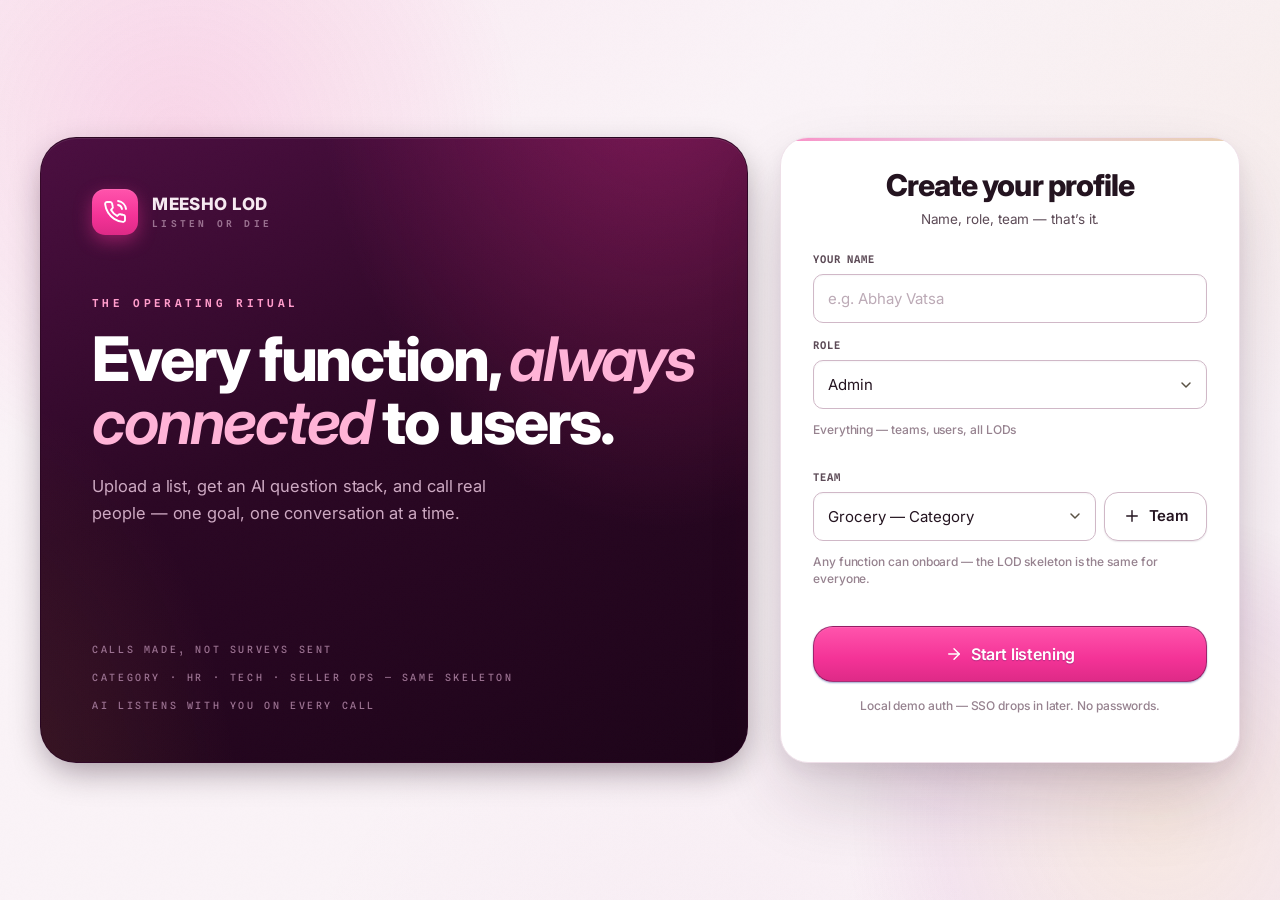
==== index.html @ 8db44935 "Meesho LOD: Listen Or Die calling platform Vanilla-JS SPA (Meesho pink/purple rebrand of the Jarurat" ====
<!DOCTYPE html>
<html lang="en">
<head>
  <meta charset="UTF-8" />
  <meta name="viewport" content="width=device-width, initial-scale=1.0, viewport-fit=cover" />
  <meta name="description" content="Meesho LOD — Listen Or Die. Upload any list, call one by one, and let the AI co-pilot flash the right question at the right moment." />
  <meta name="theme-color" content="#570D48" />
  <meta name="robots" content="noindex, nofollow" />
  <meta name="format-detection" content="telephone=no" />

  <!-- Never serve a stale copy of this HTML (GH Pages caches HTML ~10 min) -->
  <meta http-equiv="Cache-Control" content="no-cache, no-store, must-revalidate" />
  <meta http-equiv="Pragma" content="no-cache" />
  <meta http-equiv="Expires" content="0" />

  <meta property="og:title" content="Meesho LOD — Listen Or Die" />
  <meta property="og:description" content="Every function, always connected to users. Upload a list, set a goal, start calling." />
  <meta property="og:type" content="website" />

  <title>Meesho LOD — Listen Or Die</title>

  <link rel="preconnect" href="https://fonts.googleapis.com" />
  <link rel="preconnect" href="https://fonts.gstatic.com" crossorigin />

  <!-- Critical inline CSS for the boot screen — paints even if all
       external resources are blocked. Meesho purple night panel. -->
  <style>
    *,*::before,*::after{box-sizing:border-box;margin:0;padding:0}
    html,body{background:#FAF3F7;color:#241420;font-family:'Inter',-apple-system,BlinkMacSystemFont,'Segoe UI',sans-serif;-webkit-font-smoothing:antialiased}
    .boot-screen{position:fixed;inset:0;z-index:9999;display:flex;flex-direction:column;align-items:center;justify-content:center;gap:26px;padding:24px;text-align:center;
      background:radial-gradient(90% 60% at 80% -10%,rgba(244,51,151,.32),transparent 55%),radial-gradient(70% 50% at -10% 110%,rgba(232,155,69,.12),transparent 60%),linear-gradient(160deg,#4B0E40 0%,#2B0724 46%,#1D0419 100%)}
    .boot-logo{width:52px;height:52px;border-radius:15px;display:grid;place-items:center;color:#fff;background:linear-gradient(180deg,#FF54AC,#F43397 58%,#DE2A87);box-shadow:inset 0 1px 0 rgba(255,255,255,.12),0 8px 24px rgba(244,51,151,.5);animation:bootfloat 5s ease-in-out infinite}
    @keyframes bootfloat{0%,100%{transform:translateY(0)}50%{transform:translateY(-6px)}}
    .boot-word{font-weight:800;font-size:clamp(20px,5.4vw,28px);line-height:1;letter-spacing:.26em;padding-left:.26em;text-transform:uppercase;color:#F6EAF1}
    .boot-tag{font-size:10px;font-weight:600;letter-spacing:.4em;padding-left:.4em;text-transform:uppercase;color:#9A7190;margin-top:10px}
    .boot-ecg{width:min(280px,70vw);height:36px;color:#FF7BC0;filter:drop-shadow(0 0 7px rgba(255,123,192,.6))}
    .boot-ecg path{stroke-dasharray:430;stroke-dashoffset:430;animation:bootecg 2.6s cubic-bezier(.22,.68,.16,1) infinite}
    @keyframes bootecg{0%{stroke-dashoffset:430;opacity:0}10%{opacity:1}60%{stroke-dashoffset:0;opacity:1}82%{opacity:0}100%{stroke-dashoffset:0;opacity:0}}
    .boot-msg{color:#CDA9C2;font-size:13.5px;line-height:1.5;max-width:340px}
    .boot-link{color:#FF9CCB;font-size:13px;text-decoration:underline;cursor:pointer;background:none;border:none;font-family:inherit;padding:8px 16px}
    .boot-link:hover{color:#FFC3DF}
    .boot-error{color:#F0968B}
  </style>

  <!-- Non-blocking font load -->
  <link rel="preload" as="style" href="https://fonts.googleapis.com/css2?family=Inter:ital,opsz,wght@0,14..32,100..900;1,14..32,100..900&family=Spline+Sans+Mono:ital,wght@0,400..700;1,400..700&display=swap" onload="this.onload=null;this.rel='stylesheet'" />
  <noscript><link rel="stylesheet" href="https://fonts.googleapis.com/css2?family=Inter:ital,opsz,wght@0,14..32,100..900;1,14..32,100..900&family=Spline+Sans+Mono:ital,wght@0,400..700;1,400..700&display=swap" /></noscript>

  <!-- App stylesheets — query string busts the cache when CSS changes -->
  <link rel="stylesheet" href="css/variables.css?v=20260708a" />
  <link rel="stylesheet" href="css/base.css?v=20260708a" />
  <link rel="stylesheet" href="css/components.css?v=20260708a" />
  <link rel="stylesheet" href="css/layout.css?v=20260708a" />
  <link rel="stylesheet" href="css/lod.css?v=20260708a" />

  <!-- Favicon: pink call target -->
  <link rel="icon" href="data:image/svg+xml,<svg xmlns='http://www.w3.org/2000/svg' viewBox='0 0 24 24' fill='none' stroke='%23F43397' stroke-width='2'><path d='M22 16.92v3a2 2 0 0 1-2.18 2 19.79 19.79 0 0 1-8.63-3.07 19.5 19.5 0 0 1-6-6 19.79 19.79 0 0 1-3.07-8.67A2 2 0 0 1 4.11 2h3a2 2 0 0 1 2 1.72c.13.9.34 1.78.63 2.63a2 2 0 0 1-.45 2.11L8.09 9.91a16 16 0 0 0 6 6l1.44-1.21a2 2 0 0 1 2.11-.45c.85.29 1.73.5 2.63.63A2 2 0 0 1 22 16.92z'/></svg>" />
</head>
<body>
  <!-- Boot screen — paints immediately, no external dependencies -->
  <div id="app">
    <div class="boot-screen" id="boot-screen">
      <div class="boot-logo">
        <svg width="26" height="26" viewBox="0 0 24 24" fill="none" stroke="currentColor" stroke-width="2" stroke-linecap="round" stroke-linejoin="round"><path d="M15.05 5A5 5 0 0 1 19 8.95M15.05 1A9 9 0 0 1 23 8.94"/><path d="M22 16.92v3a2 2 0 0 1-2.18 2 19.79 19.79 0 0 1-8.63-3.07 19.5 19.5 0 0 1-6-6 19.79 19.79 0 0 1-3.07-8.67A2 2 0 0 1 4.11 2h3a2 2 0 0 1 2 1.72c.13.9.34 1.78.63 2.63a2 2 0 0 1-.45 2.11L8.09 9.91a16 16 0 0 0 6 6l1.44-1.21a2 2 0 0 1 2.11-.45c.85.29 1.73.5 2.63.63A2 2 0 0 1 22 16.92z"/></svg>
      </div>
      <div>
        <div class="boot-word">Meesho LOD</div>
        <div class="boot-tag">Listen Or Die</div>
      </div>
      <svg class="boot-ecg" viewBox="0 0 280 36" fill="none" preserveAspectRatio="none" aria-hidden="true">
        <path d="M0 18 H92 L104 18 112 6 122 30 130 18 H188 L196 18 202 11 208 25 214 18 H280" stroke="currentColor" stroke-width="2" stroke-linecap="round" stroke-linejoin="round"/>
      </svg>
      <p class="boot-msg" id="boot-msg">Dialing in…</p>
      <button class="boot-link" id="boot-retry" style="display:none" onclick="location.reload()">Retry</button>
    </div>
  </div>

  <!-- App entry point -->
  <script type="module" src="js/app.js?v=20260708a"></script>

  <!-- Boot watchdog — no CDN deps in this app, so only two stages -->
  <script>
    (function(){
      var bootScreen = document.getElementById('boot-screen');
      var msg = document.getElementById('boot-msg');
      var retry = document.getElementById('boot-retry');
      setTimeout(function(){
        if (!bootScreen || !bootScreen.isConnected) return;
        if (msg) msg.textContent = 'Still loading… your network may be slow.';
        if (retry) retry.style.display = 'inline-block';
      }, 5000);
      setTimeout(function(){
        if (!bootScreen || !bootScreen.isConnected) return;
        if (msg) {
          msg.classList.add('boot-error');
          msg.innerHTML = 'Meesho LOD failed to start.<br>Please refresh the page.';
        }
        if (retry) retry.style.display = 'inline-block';
      }, 15000);
    })();
  </script>
</body>
</html>
---- css/variables.css ----
/* ============================================================
   MEESHO LOD · Listen Or Die — Design Tokens v1
   "PINK LEDGER" — editorial, tactile calling-ops registry.

   Type    : Inter (UI) · Spline Sans Mono (codes, labels)
   Ground  : soft rose-tinted paper
   Anchors : deep Meesho-purple panels (sidebar, hero, toasts)
   Brand   : Meesho pink #F43397 as enamel gradient,
             Meesho purple #570D48 as the night panel,
             amber warmth used sparingly, color = meaning
   Every legacy token name is aliased at the bottom so the
   inherited component/layout CSS re-themes with zero changes.
   ============================================================ */

@import url('https://fonts.googleapis.com/css2?family=Inter:ital,opsz,wght@0,14..32,100..900;1,14..32,100..900&family=Spline+Sans+Mono:ital,wght@0,400..700;1,400..700&display=swap');

:root {
  /* ---- Paper (rose-tinted ivory) ---- */
  --bg: #FAF3F7;
  --bg-2: #F6EDF2;
  --bg-sunken: #F1E5EC;
  --surface: #FFFFFF;
  --surface-2: #FEFAFC;
  --surface-3: #FAF2F6;
  --overlay: rgba(34, 5, 29, 0.52);

  /* ---- Ink (warm plum, never pure black) ---- */
  --ink: #241420;
  --ink-2: #5C4A56;
  --ink-3: #96828F;
  --ink-4: #BCAAB6;
  --ink-inv: #F9F1F6;

  /* ---- Lines ---- */
  --line: #EEDFE8;
  --line-2: #E2CFDA;
  --line-strong: #D0B8C7;
  --hairline: rgba(36, 20, 32, 0.08);

  /* ---- Night panel: Meesho deep purple (sidebar, hero, toasts) ---- */
  --panel-deep: #1D0419;
  --panel: #2B0724;
  --panel-2: #3A0A30;
  --panel-3: #4B0E40;
  --panel-line: rgba(249, 241, 246, 0.09);
  --panel-line-2: rgba(249, 241, 246, 0.17);
  --panel-text: #F6EAF1;
  --panel-text-2: #CDA9C2;
  --panel-text-3: #9A7190;

  /* ---- Primary: Meesho pink ---- */
  --primary: #F43397;
  --primary-2: #D62A82;
  --primary-hover: #D62A82;
  --primary-press: #BE2571;
  --primary-bright: #FF54AC;
  --primary-glow: #FF7BC0;
  --primary-soft: #FDE4F1;
  --primary-soft-2: #FBC9E3;
  --primary-tint: rgba(244, 51, 151, 0.08);
  --on-primary: #FFFFFF;

  /* ---- Accent: Meesho purple as chromatic accent (legacy name "gold") ---- */
  --gold: #7B1264;
  --gold-deep: #570D48;
  --gold-bright: #A21C85;
  --gold-soft: #F3DFEE;
  --gold-tint: rgba(123, 18, 100, 0.12);

  /* ---- Secondary: indigo clay ---- */
  --clay: #5145C4;
  --clay-soft: #E7E4F9;

  /* ---- Warmth: amber (used sparingly — streaks, awards) ---- */
  --warmth: #C0761C;
  --warmth-deep: #97590D;
  --warmth-bright: #E89B45;
  --warmth-soft: #F7E9D1;

  /* ---- Semantic ---- */
  --ok: #2A7A50;             --ok-soft: #DFEFE5;
  --warn: #A6740D;           --warn-soft: #F6EACF;
  --danger: #BC4034;         --danger-soft: #F6E1DC;
  --info: #2A63A6;           --info-soft: #E2ECF7;
  --violet: #6A50AC;         --violet-soft: #EAE5F5;

  /* ---- Priority ---- */
  --pri-high: #BC4034;       --pri-high-soft: #F6E1DC;
  --pri-med: #A6740D;        --pri-med-soft: #F6EACF;
  --pri-low: #5C4A56;        --pri-low-soft: #EFE5EB;

  /* ---- Typography ---- */
  --font-ui: 'Inter', ui-sans-serif, system-ui, -apple-system, 'Segoe UI', sans-serif;
  --font-display: 'Inter', ui-sans-serif, system-ui, -apple-system, 'Segoe UI', sans-serif;
  --font-serif: 'Inter', ui-sans-serif, system-ui, -apple-system, 'Segoe UI', sans-serif;
  --font-mono: 'Spline Sans Mono', 'JetBrains Mono', ui-monospace, 'Cascadia Mono', monospace;

  /* display voice knobs (Inter is not variable-width; keep neutral) */
  --stretch-wide: 100%;
  --stretch-narrow: 100%;
  --w-display: 800;
  --w-number: 700;

  --t-display: 800 36px/1.08 var(--font-ui);
  --t-h1: 700 27px/1.16 var(--font-ui);
  --t-h2: 700 21px/1.22 var(--font-ui);
  --t-h3: 600 17px/1.3 var(--font-ui);
  --t-body: 400 15px/1.55 var(--font-ui);
  --t-body-strong: 600 15px/1.5 var(--font-ui);
  --t-sm: 400 13.5px/1.5 var(--font-ui);
  --t-xs: 500 12px/1.4 var(--font-ui);
  --t-label: 600 11.5px/1.2 var(--font-ui);
  --t-mono: 500 12px/1.4 var(--font-mono);
  --t-mono-label: 600 10.5px/1.3 var(--font-mono);

  /* ---- Spacing ---- */
  --s1: 4px; --s2: 8px; --s3: 12px; --s4: 16px;
  --s5: 20px; --s6: 24px; --s7: 32px; --s8: 40px;
  --s9: 48px; --s10: 64px; --s11: 80px;

  /* ---- Radius ---- */
  --r-xs: 7px; --r-sm: 10px; --r-md: 14px; --r-lg: 20px; --r-xl: 28px; --r-2xl: 36px; --r-pill: 999px;

  /* ---- Elevation — plum-tinted, layered, with inner light ---- */
  --hi: inset 0 1px 0 rgba(255,255,255,0.55);
  --hi-dark: inset 0 1px 0 rgba(255,255,255,0.09);
  --sh-1: 0 1px 2px rgba(54,20,45,0.06), 0 1px 1px rgba(54,20,45,0.04);
  --sh-2: 0 2px 4px rgba(54,20,45,0.05), 0 8px 20px -4px rgba(54,20,45,0.10);
  --sh-3: 0 4px 10px rgba(54,20,45,0.06), 0 20px 44px -8px rgba(54,20,45,0.16);
  --sh-4: 0 8px 20px rgba(54,20,45,0.08), 0 36px 80px -12px rgba(54,20,45,0.24);
  --sh-float: 0 14px 40px rgba(54,20,45,0.15), 0 4px 12px rgba(54,20,45,0.07);
  --sh-primary: 0 2px 6px rgba(244,51,151,0.20), 0 12px 26px -6px rgba(244,51,151,0.38);
  --sh-primary-lg: 0 4px 10px rgba(244,51,151,0.22), 0 20px 44px -8px rgba(244,51,151,0.44);
  --sh-panel: 0 12px 34px -6px rgba(29,4,25,0.42);
  --sh-gold: 0 2px 6px rgba(123,18,100,0.20), 0 12px 26px -6px rgba(123,18,100,0.36);
  --ring: 0 0 0 3px rgba(244,51,151,0.22);
  --ring-danger: 0 0 0 3px rgba(188,64,52,0.18);

  /* ---- Gradients — material & atmosphere, never decoration ---- */
  --grad-primary: linear-gradient(180deg, #FF54AC 0%, #F43397 58%, #DE2A87 100%);
  --grad-primary-hover: linear-gradient(180deg, #FF63B3 0%, #F943A0 58%, #E62F8E 100%);
  --grad-sky: linear-gradient(180deg, #A21C85 0%, #7B1264 100%);
  --grad-clay: linear-gradient(180deg, #6558DA 0%, #5145C4 100%);
  --grad-ok: linear-gradient(180deg, #339163 0%, #2A7A50 100%);
  --grad-ink: linear-gradient(160deg, #4B0E40 0%, #2B0724 46%, #1D0419 100%);
  --grad-ink-aurora:
    radial-gradient(90% 150% at 88% -20%, rgba(244,51,151,0.38), transparent 55%),
    radial-gradient(70% 130% at -12% 115%, rgba(232,155,69,0.14), transparent 58%),
    linear-gradient(160deg, #4B0E40 0%, #2B0724 46%, #1D0419 100%);
  --grad-text: linear-gradient(100deg, #F43397, #FF7BC0 55%, #F43397);
  --grad-hairline: linear-gradient(135deg, rgba(244,51,151,0.55), rgba(162,28,133,0.22) 45%, rgba(192,118,28,0.35));
  --grad-sheen: linear-gradient(115deg, transparent 32%, rgba(255,255,255,0.28) 48%, rgba(255,255,255,0.05) 58%, transparent 68%);

  /* ---- Motion ---- */
  --ease: cubic-bezier(0.22, 0.68, 0.16, 1);
  --ease-out: cubic-bezier(0.16, 1, 0.3, 1);
  --spring: cubic-bezier(0.34, 1.45, 0.5, 1);
  --snap: cubic-bezier(0.6, 0, 0.2, 1);
  --fast: 140ms; --base: 240ms; --slow: 420ms; --slower: 640ms;

  /* ---- Layout ---- */
  --sidebar-w: 272px;
  --header-h: 70px;
  --bottomnav-h: 78px;
  --z-nav: 40; --z-header: 50; --z-drawer: 60; --z-modal-new: 70; --z-toast-new: 80;

  /* warm grain texture */
  --grain: url("data:image/svg+xml,%3Csvg xmlns='http://www.w3.org/2000/svg' width='160' height='160'%3E%3Cfilter id='n'%3E%3CfeTurbulence type='fractalNoise' baseFrequency='0.85' numOctaves='2' stitchTiles='stitch'/%3E%3C/filter%3E%3Crect width='160' height='160' filter='url(%23n)' opacity='0.5'/%3E%3C/svg%3E");

  /* ============================================================
     LEGACY TOKEN ALIASES — keep inherited CSS working unchanged.
     ============================================================ */
  --color-bg-primary:     var(--bg);
  --color-bg-secondary:   var(--bg-sunken);
  --color-bg-tertiary:    var(--bg-sunken);
  --color-bg-elevated:    var(--surface);
  --color-bg-hover:       var(--surface-3);
  --color-bg-active:      var(--primary-soft);
  --color-surface:        var(--surface);
  --color-surface-hover:  var(--surface-2);
  --color-surface-border: var(--line);

  --glass-bg:             var(--surface);
  --glass-bg-strong:      var(--surface);
  --glass-border:         var(--line);
  --glass-border-light:   var(--line-strong);
  --glass-blur:           0px;
  --glass-blur-strong:    0px;

  --color-primary-50:     var(--primary-soft);
  --color-primary-100:    var(--primary-soft);
  --color-primary-200:    var(--primary-soft-2);
  --color-primary-300:    #F9A0CE;
  --color-primary-400:    var(--primary-bright);
  --color-primary-500:    var(--primary);
  --color-primary-600:    var(--primary);
  --color-primary-700:    var(--primary-hover);
  --color-primary-800:    var(--primary-press);
  --color-primary-900:    var(--primary-press);

  --color-accent-300:     var(--gold-bright);
  --color-accent-400:     var(--gold);
  --color-accent-500:     var(--gold);
  --color-accent-600:     var(--gold-deep);
  --color-rose-400:       var(--clay);
  --color-rose-500:       var(--clay);

  --color-success:        var(--ok);     --color-success-bg: var(--ok-soft);
  --color-warning:        var(--warn);   --color-warning-bg: var(--warn-soft);
  --color-danger:         var(--danger); --color-danger-bg:  var(--danger-soft);
  --color-info:           var(--info);   --color-info-bg:    var(--info-soft);

  --color-text-primary:   var(--ink);
  --color-text-secondary: var(--ink-2);
  --color-text-muted:     var(--ink-3);
  --color-text-inverse:   var(--ink-inv);

  --gradient-primary:     var(--grad-primary);
  --gradient-warm:        var(--grad-sky);
  --gradient-cool:        linear-gradient(145deg, var(--info), var(--violet));
  --gradient-success:     var(--grad-ok);
  --gradient-mesh:        none;

  --font-family:          var(--font-ui);
  --font-xs:    0.75rem;
  --font-sm:    0.875rem;
  --font-base:  0.9375rem;
  --font-md:    1.0625rem;
  --font-lg:    1.25rem;
  --font-xl:    1.5rem;
  --font-2xl:   1.75rem;
  --font-3xl:   2.125rem;
  --font-4xl:   2.75rem;
  --font-weight-normal:   400;
  --font-weight-medium:   500;
  --font-weight-semibold: 600;
  --font-weight-bold:     700;
  --line-height-tight:    1.16;
  --line-height-normal:   1.55;
  --line-height-relaxed:  1.75;

  --space-1:  var(--s1);
  --space-2:  var(--s2);
  --space-3:  var(--s3);
  --space-4:  var(--s4);
  --space-5:  var(--s5);
  --space-6:  var(--s6);
  --space-8:  var(--s7);
  --space-10: var(--s8);
  --space-12: var(--s9);
  --space-16: var(--s10);

  --radius-sm:   var(--r-sm);
  --radius-md:   var(--r-md);
  --radius-lg:   var(--r-lg);
  --radius-xl:   var(--r-xl);
  --radius-2xl:  var(--r-2xl);
  --radius-full: var(--r-pill);

  --shadow-sm:   var(--sh-1);
  --shadow-md:   var(--sh-2);
  --shadow-lg:   var(--sh-3);
  --shadow-xl:   var(--sh-4);
  --shadow-glow: var(--sh-primary);
  --shadow-glow-accent: var(--sh-gold);
  --shadow-glow-lg: var(--sh-primary-lg);

  --transition-fast:   140ms var(--ease);
  --transition-normal: 240ms var(--ease);
  --transition-slow:   420ms var(--ease);
  --transition-spring: 420ms var(--spring);

  --z-dropdown: 30;
  --z-sidebar:  40;
  --z-bottom-nav: 40;
  --z-modal:    70;
  --z-toast:    80;
  --z-tooltip:  90;

  --sidebar-width: var(--sidebar-w);
  --sidebar-collapsed-width: 76px;
  --header-height: var(--header-h);
  --bottom-nav-height: var(--bottomnav-h);
  --content-max-width: 1400px;
}
---- css/base.css ----
/* ============================================================
   Patient Navigator — Base Styles v8 "Warm Ledger"
   Reset, aurora atmosphere, the serif/grotesk/mono type system,
   and the full motion library.
   ============================================================ */

*, *::before, *::after { box-sizing: border-box; margin: 0; padding: 0; }

html { font-size: 16px; -webkit-text-size-adjust: 100%; scroll-behavior: smooth; }
/* one stray wide element must never zoom the mobile layout viewport out */
html, body { overflow-x: hidden; overflow-x: clip; }

body {
  font: var(--t-body);
  letter-spacing: -0.005em;
  color: var(--ink);
  background-color: var(--bg);
  /* aurora atmosphere — azure breath top-left, apricot warmth far right */
  background-image:
    radial-gradient(1100px 620px at 18% -14%, rgba(244, 51, 151, 0.05), transparent 60%),
    radial-gradient(900px 540px at 108% 12%, rgba(192, 118, 28, 0.05), transparent 60%),
    radial-gradient(700px 700px at 55% 118%, rgba(162, 28, 133, 0.035), transparent 62%);
  background-attachment: fixed;
  min-height: 100vh;
  -webkit-font-smoothing: antialiased;
  -moz-osx-font-smoothing: grayscale;
  text-rendering: optimizeLegibility;
}
/* tactile grain layer — sits behind app content */
body::before {
  content: ""; position: fixed; inset: 0; pointer-events: none; z-index: 1;
  background-image: var(--grain); background-size: 160px; opacity: 0.028; mix-blend-mode: multiply;
}
/* app + login sit above the grain */
.app-shell, .login-page { position: relative; z-index: 2; }

/* ---- Scrollbar ---- */
::-webkit-scrollbar { width: 9px; height: 9px; }
::-webkit-scrollbar-track { background: transparent; }
::-webkit-scrollbar-thumb { background: var(--line-strong); border-radius: var(--r-pill); border: 2px solid var(--bg); }
::-webkit-scrollbar-thumb:hover { background: var(--ink-4); }

/* ============================================================
   TYPOGRAPHY — Fraunces for the human moments, Instrument Sans
   for the interface, Spline Sans Mono for the ledger.
   ============================================================ */
h1, h2, h3, h4, h5, h6 { font-weight: 700; line-height: var(--line-height-tight); color: var(--ink); letter-spacing: -0.015em; }
h1, h2 {
  font-family: var(--font-display);
  font-weight: var(--w-display);
  font-stretch: var(--stretch-wide);
  letter-spacing: -0.03em;
}
h1 { font-size: var(--font-3xl); }
h2 { font-size: var(--font-2xl); }
h3 { font-size: var(--font-xl); font-weight: 600; }
h4 { font-size: var(--font-lg); font-weight: 600; }
h5 { font-size: var(--font-md); font-weight: 600; }
h6 { font-size: var(--font-base); font-weight: 600; }

p { margin-bottom: var(--s4); color: var(--ink-2); }

a { color: var(--primary); text-decoration: none; transition: color var(--fast) var(--ease); }
a:hover { color: var(--primary-hover); }
/* drawn underline for inline text links */
p a, td a, .link-draw {
  background-image: linear-gradient(currentColor, currentColor);
  background-repeat: no-repeat; background-size: 0% 1.5px; background-position: 0 96%;
  transition: background-size var(--base) var(--ease-out), color var(--fast) var(--ease);
}
p a:hover, td a:hover, .link-draw:hover { background-size: 100% 1.5px; }

strong { font-weight: 600; color: var(--ink); }
small { font-size: var(--font-xs); }
code { font-family: var(--font-mono); font-size: var(--font-sm); background: var(--bg-sunken); padding: 1px 5px; border-radius: var(--r-xs); }

ul, ol { list-style: none; }
img, svg { display: block; max-width: 100%; }
button { font-family: inherit; }

:focus-visible { outline: 2px solid var(--primary); outline-offset: 2px; border-radius: var(--r-xs); }
::selection { background: var(--primary-soft-2); color: var(--primary-press); }

/* ---- Utility classes ---- */
.text-primary   { color: var(--ink) !important; }
.text-secondary { color: var(--ink-2) !important; }
.text-muted     { color: var(--ink-3) !important; }
.text-success   { color: var(--ok) !important; }
.text-warning   { color: var(--warn) !important; }
.text-danger    { color: var(--danger) !important; }
.text-info      { color: var(--info) !important; }
.text-center    { text-align: center !important; }
.text-right     { text-align: right !important; }
.font-medium    { font-weight: 500 !important; }
.font-semibold  { font-weight: 600 !important; }
.font-bold      { font-weight: 700 !important; }
/* .serif is the "styled accent" voice now — italic, slightly narrow */
.serif          { font-family: var(--font-display) !important; font-style: italic; font-stretch: 94%; }
.mono           { font-family: var(--font-mono) !important; }
.italic         { font-style: italic !important; }
.tnum           { font-variant-numeric: tabular-nums; }
.muted          { color: var(--ink-2); }
.faint          { color: var(--ink-3); }

.mt-1 { margin-top: var(--s1) !important; }
.mt-2 { margin-top: var(--s2) !important; }
.mt-4 { margin-top: var(--s4) !important; }
.mt-6 { margin-top: var(--s6) !important; }
.mt-8 { margin-top: var(--s7) !important; }
.mb-2 { margin-bottom: var(--s2) !important; }
.mb-4 { margin-bottom: var(--s4) !important; }
.mb-6 { margin-bottom: var(--s6) !important; }
.mr-2 { margin-right: var(--s2) !important; }
.ml-2 { margin-left: var(--s2) !important; }
.gap-2 { gap: var(--s2) !important; }
.gap-4 { gap: var(--s4) !important; }
.gap1 { gap: var(--s1); } .gap2 { gap: var(--s2); } .gap3 { gap: var(--s3); }
.gap4 { gap: var(--s4); } .gap5 { gap: var(--s5); } .gap6 { gap: var(--s6); }

.flex             { display: flex !important; }
.flex-col         { flex-direction: column !important; }
.items-center     { align-items: center !important; }
.justify-between  { justify-content: space-between !important; }
.justify-center   { justify-content: center !important; }
.flex-wrap        { flex-wrap: wrap !important; }
.flex-1           { flex: 1 !important; }
.row { display: flex; align-items: center; }
.stack { display: flex; flex-direction: column; }
.grow { flex: 1; } .none { flex: none; }
.between { justify-content: space-between; }
.center { align-items: center; justify-content: center; }

.hidden { display: none !important; }
.sr-only { position: absolute; width: 1px; height: 1px; padding: 0; margin: -1px; overflow: hidden; clip: rect(0,0,0,0); white-space: nowrap; border: 0; }
.glass { background: var(--surface); border: 1px solid var(--line); }

/* real gradient text now — used for display accents */
.gradient-text, .shine-text {
  background: var(--grad-text);
  background-size: 200% auto;
  -webkit-background-clip: text; background-clip: text;
  -webkit-text-fill-color: transparent; color: transparent;
}
.shine-text { animation: shimmerText 4s linear infinite; }

/* ============================================================
   MOTION LIBRARY
   ============================================================ */
@keyframes riseIn { from { opacity: 0; transform: translateY(16px) scale(0.99); filter: blur(5px); } to { opacity: 1; transform: none; filter: blur(0); } }
@keyframes fadeIn { from { opacity: 0; } to { opacity: 1; } }
@keyframes fadeOut { from { opacity: 1; } to { opacity: 0; } }
@keyframes scaleIn { from { opacity: 0; transform: scale(0.95); filter: blur(4px); } to { opacity: 1; transform: scale(1); filter: blur(0); } }
@keyframes slideLeftIn { from { opacity: 0; transform: translateX(-22px); filter: blur(4px); } to { opacity: 1; transform: none; filter: blur(0); } }
@keyframes slideRightIn { from { opacity: 0; transform: translateX(22px); filter: blur(4px); } to { opacity: 1; transform: none; filter: blur(0); } }
@keyframes slideInRight { from { opacity: 0; transform: translateX(20px); } to { opacity: 1; transform: none; } }
@keyframes slideInUp { from { opacity: 0; transform: translateY(20px); } to { opacity: 1; transform: none; } }
@keyframes floaty { 0%,100% { transform: translateY(0); } 50% { transform: translateY(-6px); } }
@keyframes pulse { 0%, 100% { opacity: 1; } 50% { opacity: 0.5; } }
@keyframes pulseDot { 0%,100% { opacity: 1; box-shadow: 0 0 0 0 rgba(188,64,52,0.45); } 50% { opacity: 0.75; box-shadow: 0 0 0 7px rgba(188,64,52,0); } }
@keyframes breatheRing {
  0%   { box-shadow: 0 0 0 0 rgba(244, 51, 151,0.35); }
  70%  { box-shadow: 0 0 0 14px rgba(244, 51, 151,0); }
  100% { box-shadow: 0 0 0 0 rgba(244, 51, 151,0); }
}
@keyframes shimmerText { to { background-position: 200% center; } }
@keyframes shimmer { 0% { background-position: 100% 50%; } 100% { background-position: 0 50%; } }
@keyframes spin { to { transform: rotate(360deg); } }
@keyframes popIn { 0% { opacity: 0; transform: scale(0.6); } 60% { transform: scale(1.06); } 100% { opacity: 1; transform: scale(1); } }
@keyframes countUp { from { opacity: 0; transform: translateY(6px); } to { opacity: 1; transform: none; } }
@keyframes scoreBarFill { from { transform: scaleX(0); } to { transform: scaleX(1); } }
@keyframes sheenSweep { from { transform: translateX(-130%); } to { transform: translateX(130%); } }
@keyframes rippleGrow { from { transform: scale(0); opacity: 0.32; } to { transform: scale(2.6); opacity: 0; } }
@keyframes auroraDrift {
  0%, 100% { transform: translate(0, 0) scale(1); }
  33%      { transform: translate(4%, -5%) scale(1.06); }
  66%      { transform: translate(-4%, 4%) scale(0.97); }
}
@keyframes toastIn { from { opacity: 0; transform: translateX(28px) scale(0.97); } to { opacity: 1; transform: none; } }
@keyframes springUp {
  0% { opacity: 0; transform: translateY(22px) scale(0.98); }
  60% { opacity: 1; transform: translateY(-2px) scale(1.003); }
  100% { opacity: 1; transform: none; }
}

.animate-fade-in  { animation: fadeIn var(--base) var(--ease); }
.animate-slide-in { animation: slideInRight var(--base) var(--ease); }
.animate-slide-up { animation: slideInUp var(--base) var(--ease); }
.animate-count-up { animation: countUp 0.4s var(--ease) both; }

/* ---- page transitions: router adds .page-enter on every route render ---- */
.page-enter { animation: riseIn var(--slow) var(--ease-out) both; }

/* ---- reveal-on-scroll / load ---- */
[data-reveal] { opacity: 0; }
[data-reveal].in { animation: riseIn var(--slow) var(--ease-out) both; }
[data-reveal="fade"].in { animation-name: fadeIn; }
[data-reveal="scale"].in { animation-name: scaleIn; }
[data-reveal="left"].in { animation-name: slideLeftIn; }
[data-reveal="right"].in { animation-name: slideRightIn; }
[data-reveal="spring"].in { animation-name: springUp; animation-timing-function: var(--ease-out); }

/* ---- soft ink ripple — spawned by anim.js on press ---- */
.ink-ripple {
  position: absolute; border-radius: 50%; pointer-events: none;
  background: currentColor; opacity: 0.32; transform: scale(0);
  animation: rippleGrow 520ms var(--ease-out) forwards;
  mix-blend-mode: soft-light;
}
.ripple-host { position: relative; overflow: hidden; }

/* frozen-timeline / reduced-motion safety net (added by anim.js) */
html.anim-frozen [data-reveal], html.anim-frozen .page-enter { animation: none !important; opacity: 1 !important; transform: none !important; filter: none !important; }

@media (prefers-reduced-motion: reduce) {
  *, *::before, *::after { animation-duration: 0.01ms !important; transition-duration: 0.01ms !important; scroll-behavior: auto !important; }
  [data-reveal], .page-enter { opacity: 1 !important; transform: none !important; filter: none !important; }
}
---- css/components.css ----
/* ============================================================
   Patient Navigator — Component Styles v8 "Warm Ledger"
   Enamel buttons, editorial tables, mono ledger labels,
   night-panel toasts, spring modals. Styles BOTH new
   design-system classes and legacy class names.
   ============================================================ */

/* ============================================================ BUTTONS */
.btn {
  position: relative; overflow: hidden;
  display: inline-flex; align-items: center; justify-content: center; gap: var(--s2);
  font: var(--t-body-strong); letter-spacing: -0.01em;
  border: 1px solid transparent; border-radius: var(--r-md);
  padding: 11px 18px; min-height: 42px; cursor: pointer; white-space: nowrap; user-select: none; text-decoration: none;
  transition: background var(--fast) var(--ease), border-color var(--fast) var(--ease), filter var(--fast) var(--ease),
              transform 180ms var(--spring), box-shadow var(--base) var(--ease), color var(--fast);
}
.btn:active { transform: translateY(1px) scale(0.975); }
.btn:focus-visible { outline: none; box-shadow: var(--ring); }
.btn:disabled, .btn[aria-disabled="true"] { opacity: 0.45; cursor: not-allowed; box-shadow: none; transform: none; }
.btn:disabled::after { display: none; }
.btn svg { width: 18px; height: 18px; flex: none; }

/* enamel primary: gradient body, inner light, azure-tinted shadow, hover sheen */
.btn-primary {
  background: var(--grad-primary); color: var(--on-primary);
  border-color: rgba(75, 14, 64, 0.5);
  box-shadow: var(--hi-dark), 0 1px 2px rgba(22, 61, 160, 0.35), var(--sh-1);
  text-shadow: 0 1px 1px rgba(12, 30, 82, 0.25);
}
.btn-primary::after {
  content: ""; position: absolute; inset: 0; pointer-events: none;
  background: var(--grad-sheen); transform: translateX(-130%);
}
.btn-primary:hover { background: var(--grad-primary-hover); box-shadow: var(--hi-dark), var(--sh-primary); transform: translateY(-1px); }
.btn-primary:hover::after { animation: sheenSweep 700ms var(--ease-out); }
.btn-primary:active { transform: translateY(0) scale(0.975); box-shadow: var(--hi-dark), 0 1px 2px rgba(22, 61, 160, 0.35); }

.btn-secondary { background: var(--surface); color: var(--ink); border-color: var(--line-strong); box-shadow: var(--hi), var(--sh-1); }
.btn-secondary:hover { background: var(--surface-2); border-color: var(--ink-3); transform: translateY(-1px); box-shadow: var(--hi), var(--sh-2); }

.btn-ghost { background: transparent; color: var(--ink-2); }
.btn-ghost:hover { background: var(--surface-3); color: var(--ink); }
.btn-ghost::after { display: none; }

.btn-gold { background: var(--grad-sky); color: #fff; border-color: rgba(10, 74, 116, 0.45); box-shadow: var(--hi-dark), var(--sh-1); text-shadow: 0 1px 1px rgba(9, 58, 90, 0.3); }
.btn-gold:hover { filter: brightness(1.05); transform: translateY(-1px); box-shadow: var(--hi-dark), var(--sh-gold); }

.btn-accent { background: var(--grad-clay); color: #fff; border-color: rgba(48, 39, 128, 0.45); box-shadow: var(--hi-dark), var(--sh-1); }
.btn-accent:hover { filter: brightness(1.06); transform: translateY(-1px); }

.btn-success { background: var(--grad-ok); color: #fff; border-color: rgba(23, 74, 47, 0.45); box-shadow: var(--hi-dark), var(--sh-1); }
.btn-success:hover { filter: brightness(1.05); transform: translateY(-1px); }

.btn-danger { background: var(--danger-soft); color: var(--danger); border-color: transparent; }
.btn-danger:hover { background: #F0D0CA; }
.btn-danger::after { display: none; }

.btn-lg { padding: 15px 24px; font-size: 16px; min-height: 50px; border-radius: var(--r-lg); }
.btn-sm { padding: 8px 13px; font-size: 13.5px; min-height: 36px; border-radius: var(--r-sm); }
.btn-sm svg { width: 16px; height: 16px; }
.btn-block { width: 100%; }
.btn-icon { padding: 10px; width: auto; aspect-ratio: 1; border-radius: var(--r-sm); }
.btn-icon::after { display: none; }
.btn-icon.btn-sm { padding: 8px; }

/* ============================================================ FORM FIELDS */
.field { display: flex; flex-direction: column; gap: 7px; }
.field > label { font: var(--t-mono-label); color: var(--ink-2); text-transform: uppercase; letter-spacing: 0.08em; }
.field .req, .form-label .required { color: var(--clay); margin-left: 2px; }

.input, .select, .textarea,
.form-input, .form-select, .form-textarea {
  width: 100%; font: var(--t-body); color: var(--ink);
  background: var(--surface); border: 1px solid var(--line-strong);
  border-radius: var(--r-sm); padding: 12px 14px;
  box-shadow: inset 0 1px 2px rgba(54, 20, 45, 0.04);
  transition: border-color var(--fast) var(--ease), box-shadow var(--base) var(--ease), background var(--fast);
  outline: none;
}
.input::placeholder, .textarea::placeholder,
.form-input::placeholder, .form-textarea::placeholder { color: var(--ink-4); }
.input:hover, .select:hover, .textarea:hover,
.form-input:hover, .form-select:hover, .form-textarea:hover { border-color: var(--ink-3); }
.input:focus, .select:focus, .textarea:focus,
.form-input:focus, .form-select:focus, .form-textarea:focus { border-color: var(--primary); box-shadow: var(--ring), var(--sh-1); background: #fff; }
.textarea, .form-textarea { resize: vertical; min-height: 78px; line-height: 1.55; }
.input.error, .select.error, .form-input.error, .form-select.error { border-color: var(--danger); box-shadow: var(--ring-danger); }

.select, .form-select {
  appearance: none;
  background-image: url("data:image/svg+xml,%3Csvg xmlns='http://www.w3.org/2000/svg' width='16' height='16' viewBox='0 0 24 24' fill='none' stroke='%235A5244' stroke-width='2.2' stroke-linecap='round' stroke-linejoin='round'%3E%3Cpolyline points='6 9 12 15 18 9'/%3E%3C/svg%3E");
  background-repeat: no-repeat; background-position: right 12px center; padding-right: 38px;
}
.input-lg { padding: 15px 17px; font-size: 16px; border-radius: var(--r-md); }
.hint, .form-hint { font: var(--t-xs); color: var(--ink-3); font-weight: 500; }
.form-error { font: var(--t-xs); color: var(--danger); }

.form-group { display: flex; flex-direction: column; gap: 7px; margin-bottom: var(--s4); }
.form-label { font: var(--t-mono-label); color: var(--ink-2); text-transform: uppercase; letter-spacing: 0.08em; }
.form-row { display: grid; grid-template-columns: repeat(auto-fit, minmax(200px, 1fr)); gap: var(--s4); }
.form-actions { display: flex; align-items: center; justify-content: flex-end; gap: var(--s3); padding-top: var(--s4); border-top: 1px solid var(--line); margin-top: var(--s5); }

.check, .form-checkbox { display: inline-flex; align-items: flex-start; gap: 10px; cursor: pointer; font: var(--t-sm); color: var(--ink); }
.check input, .form-checkbox input[type="checkbox"] { width: 19px; height: 19px; margin: 1px 0 0; accent-color: var(--primary); flex: none; }
input[type="radio"] { accent-color: var(--primary); width: 18px; height: 18px; }

input[type="file"].form-input { height: auto; padding: var(--s2); }
input[type="file"]::file-selector-button { background: var(--bg-sunken); border: 1px solid var(--line-strong); border-radius: var(--r-xs); color: var(--ink); padding: 6px var(--s3); margin-right: var(--s2); cursor: pointer; font: var(--t-xs); transition: all var(--fast) var(--ease); }
input[type="file"]::file-selector-button:hover { background: var(--surface-2); border-color: var(--primary); }

/* details/summary (progressive-disclosure sections in the call form) */
details > summary { list-style: none; transition: color var(--fast) var(--ease); border-radius: var(--r-xs); }
details > summary::-webkit-details-marker { display: none; }
details > summary:hover { color: var(--primary); }

/* ============================================================ CARDS */
.card {
  position: relative;
  background: var(--surface);
  border: 1px solid var(--line); border-radius: var(--r-lg);
  box-shadow: var(--hi), var(--sh-1);
  padding: var(--s6);
  transition: transform var(--base) var(--ease), box-shadow var(--base) var(--ease), border-color var(--base) var(--ease);
}
.card.card-flush { padding: 0; overflow: hidden; }
.card-pad { padding: var(--s6); }
.card-hover:hover { transform: translateY(-4px); box-shadow: var(--hi), var(--sh-3); border-color: var(--line-2); }
.card-head, .card-header { display: flex; align-items: center; justify-content: space-between; gap: var(--s3); }
.card.card-flush > .card-head, .card-head { padding: var(--s5) var(--s6); border-bottom: 1px solid var(--line); }
.card-header { margin-bottom: var(--s4); }
.card-head h3 { font-family: var(--font-serif); font-weight: 560; font-size: 19px; letter-spacing: -0.01em; white-space: nowrap; }
.card-title { font-family: var(--font-serif); font-weight: 560; font-size: 19px; letter-spacing: -0.01em; color: var(--ink); }
.card-subtitle { font: var(--t-sm); color: var(--ink-3); margin-top: var(--s1); }
.card-foot { padding: 13px var(--s5); border-top: 1px solid var(--line); }
.card-foot a { display: inline-flex; align-items: center; gap: 7px; color: var(--primary); font: var(--t-body-strong); font-size: 14px; text-decoration: none; transition: gap var(--base) var(--spring); }
.card-foot a:hover { gap: 12px; }
.card-foot a svg { width: 16px; height: 16px; }
.eyebrow { font: var(--t-mono-label); letter-spacing: 0.14em; text-transform: uppercase; color: var(--ink-3); }

/* feature card — gradient hairline frame (hero moments) */
.card-feature { border: 1px solid transparent; background:
  linear-gradient(var(--surface), var(--surface)) padding-box,
  var(--grad-hairline) border-box; }

/* Legacy stat card → editorial */
.stat-card {
  background: var(--surface); border: 1px solid var(--line);
  border-radius: var(--r-lg); padding: var(--s5); box-shadow: var(--hi), var(--sh-1); position: relative; overflow: hidden;
  transition: box-shadow var(--base) var(--ease), transform var(--base) var(--ease), border-color var(--base) var(--ease);
}
.stat-card::before { content: ""; position: absolute; inset: 0 0 auto 0; height: 2px; background: var(--grad-hairline); opacity: 0; transition: opacity var(--base) var(--ease); }
.stat-card:hover { box-shadow: var(--hi), var(--sh-2); transform: translateY(-3px); border-color: var(--line-2); }
.stat-card:hover::before { opacity: 1; }
.stat-card .stat-value { font: 600 var(--font-3xl)/1.08 var(--font-serif); color: var(--ink); letter-spacing: -0.015em; font-variant-numeric: lining-nums; }
.stat-card .stat-label { font: var(--t-sm); color: var(--ink-2); margin-top: var(--s1); }
.stat-card .stat-icon { width: 42px; height: 42px; display: grid; place-items: center; border-radius: var(--r-md); background: var(--primary-soft); color: var(--primary); box-shadow: var(--hi); }
.stat-card .stat-trend { display: inline-flex; align-items: center; gap: 2px; font: var(--t-xs); font-weight: 600; padding: 2px 8px; border-radius: var(--r-pill); margin-top: var(--s2); }
.stat-card .stat-trend.up   { color: var(--ok); background: var(--ok-soft); }
.stat-card .stat-trend.down { color: var(--danger); background: var(--danger-soft); }

/* ============================================================ BADGES — mono ledger chips */
.badge {
  display: inline-flex; align-items: center; gap: 6px;
  font: var(--t-mono-label); letter-spacing: 0.05em; text-transform: uppercase;
  padding: 4px 9px; border-radius: var(--r-xs);
  background: var(--bg-sunken); color: var(--ink-2); white-space: nowrap;
  border: 1px solid color-mix(in srgb, currentColor 22%, transparent);
}
.badge .dot { width: 6px; height: 6px; border-radius: 50%; background: currentColor; flex: none; box-shadow: 0 0 0 3px color-mix(in srgb, currentColor 16%, transparent); }
.badge-dot::before { content: ''; width: 6px; height: 6px; border-radius: 50%; background: currentColor; flex: none; }
.badge-ok,   .badge-success { background: var(--ok-soft); color: var(--ok); }
.badge-warn, .badge-warning { background: var(--warn-soft); color: var(--warn); }
.badge-danger { background: var(--danger-soft); color: var(--danger); }
.badge-info    { background: var(--info-soft); color: var(--info); }
.badge-primary { background: var(--primary-soft); color: var(--primary); }
.badge-gold    { background: var(--gold-soft); color: var(--gold-deep); }
.badge-violet  { background: var(--violet-soft); color: var(--violet); }
.badge-neutral { background: var(--bg-sunken); color: var(--ink-2); }

/* ============================================================ AVATAR */
.avatar {
  display: inline-flex; align-items: center; justify-content: center;
  width: 40px; height: 40px; border-radius: 50%;
  font: var(--t-body-strong); color: #fff; flex: none; letter-spacing: 0.01em;
  box-shadow: inset 0 1px 1px rgba(255,255,255,0.35), inset 0 -6px 12px rgba(29, 4, 25, 0.18), 0 2px 5px rgba(54, 20, 45,0.18);
}
.avatar-sm { width: 30px; height: 30px; font-size: 12px; }
.avatar-lg { width: 58px; height: 58px; font-size: 21px; }
.avatar-ring { box-shadow: 0 0 0 3px var(--surface), 0 0 0 4px var(--line-2), 0 2px 6px rgba(54, 20, 45,0.18); }

/* ============================================================ SCORE BAR */
.scorebar { display: inline-flex; align-items: center; gap: 9px; }
.scorebar .track { width: 66px; height: 7px; border-radius: var(--r-pill); background: var(--bg-sunken); overflow: hidden; box-shadow: inset 0 1px 2px rgba(54, 20, 45,0.09); }
.scorebar .fill { height: 100%; border-radius: var(--r-pill); background: linear-gradient(90deg, var(--primary-glow), var(--primary)); transition: width var(--slower) var(--ease-out); }
.scorebar .num { font: var(--t-mono); font-size: 11.5px; color: var(--ink-2); font-weight: 600; }

.score-bar { display: flex; gap: 2px; align-items: center; }
.score-bar .bar-segment { width: 8px; height: 16px; border-radius: 2px; background: var(--bg-sunken); transition: all 0.3s ease; }
.score-bar .bar-segment.filled { animation: scoreBarFill 0.4s var(--ease) both; transform-origin: left; }
.score-bar .bar-segment.filled.low  { background: var(--warn); }
.score-bar .bar-segment.filled.mid  { background: var(--primary); }
.score-bar .bar-segment.filled.high { background: var(--ok); }

/* ============================================================ TABLES — the ledger */
.table-wrap, .table-container { width: 100%; overflow-x: auto; -webkit-overflow-scrolling: touch; }
.table-container { border: 1px solid var(--line); border-radius: var(--r-lg); background: var(--surface); box-shadow: var(--hi), var(--sh-1); }
table.data, .data-table { width: 100%; border-collapse: collapse; font: var(--t-sm); }
table.data thead th, .data-table th {
  text-align: left; font: var(--t-mono-label); color: var(--ink-3);
  text-transform: uppercase; letter-spacing: 0.11em;
  padding: 13px 16px; border-bottom: 2px solid var(--line-2); white-space: nowrap; background: transparent; user-select: none;
}
.data-table th { cursor: pointer; transition: color var(--fast) var(--ease); }
.data-table th:hover { color: var(--ink); }
.data-table th.sorted { color: var(--primary); }
table.data tbody td, .data-table td { padding: 14px 16px; border-bottom: 1px solid var(--line); color: var(--ink); vertical-align: middle; }
/* Keep rows single-line but NEVER clip cell text — the .table-container
   scrolls horizontally instead. (The old :has() ellipsis trick was ignored by
   older Android WebViews, which clipped the admin Users table.) */
.data-table td { white-space: nowrap; }
.data-table td .form-select, .data-table td select { max-width: 100%; }
table.data tbody tr, .data-table tbody tr { transition: background var(--fast) var(--ease), box-shadow var(--fast) var(--ease); }
table.data tbody tr:hover, .data-table tbody tr:hover { background: var(--surface-3); box-shadow: inset 2.5px 0 0 var(--primary-bright); }
table.data tbody tr.clickable, .data-table tbody tr.clickable { cursor: pointer; }
table.data tbody tr:last-child td { border-bottom: none; }

/* "Open as user" (master access) banner */
.imp-banner { position: sticky; top: 0; z-index: var(--z-header); display: flex; align-items: center; justify-content: center; gap: 10px; flex-wrap: wrap; padding: 9px 16px; background: var(--warmth-soft); color: var(--warmth-deep); border-bottom: 1px solid var(--warmth-bright); font: var(--t-sm); }
.imp-banner strong { color: var(--ink); }
.imp-banner button { background: var(--grad-primary); color: #fff; border: none; border-radius: var(--r-pill); padding: 5px 14px; font: var(--t-xs); font-weight: 700; cursor: pointer; box-shadow: var(--hi-dark); }
.imp-banner button:hover { filter: brightness(1.07); }

/* Admin -> Users: clean responsive cards (replaces the cramped, clipped table) */
.user-grid { display: grid; grid-template-columns: repeat(auto-fill, minmax(310px, 1fr)); gap: 14px; }
.user-card { padding: 16px; display: flex; flex-direction: column; gap: 13px; }
.user-card-head { display: flex; gap: 11px; align-items: center; }
.user-card-name { font: var(--t-body-strong); white-space: normal; word-break: break-word; }
.user-card-sub { display: flex; gap: 6px; flex-wrap: wrap; margin-top: 4px; align-items: center; }
.user-card-meta { display: flex; gap: 18px; flex-wrap: wrap; }
.user-card-actions { display: flex; gap: 8px; flex-wrap: wrap; align-items: center; border-top: 1px solid var(--line); padding-top: 12px; }
.user-card-actions .form-select { width: auto; height: 32px; font-size: var(--font-xs); }

/* Admin -> Users: one clean line per person */
.user-list { display: flex; flex-direction: column; border: 1px solid var(--line); border-radius: var(--r-lg); overflow: hidden; background: var(--surface); box-shadow: var(--hi), var(--sh-1); }
.urow { display: flex; align-items: center; gap: 10px; padding: 11px 16px; border-bottom: 1px solid var(--line); flex-wrap: wrap; transition: background var(--fast) var(--ease), box-shadow var(--fast) var(--ease); }
.urow:last-child { border-bottom: none; }
.urow:hover { background: var(--surface-2); box-shadow: inset 2.5px 0 0 var(--primary-bright); }
.urow-name { font: var(--t-body-strong); flex: 1; min-width: 150px; }
.urow-role { width: auto; min-width: 168px; max-width: 240px; height: auto; padding: 8px 34px 8px 12px; font-size: var(--font-sm); line-height: 1.35; }
.cell-mono, .cell-num { font-family: var(--font-mono); font-size: 12.5px; color: var(--ink-2); }

.table-toolbar { display: flex; align-items: center; justify-content: space-between; gap: var(--s4); padding: var(--s4); flex-wrap: wrap; }
.table-search { position: relative; flex: 1; max-width: 360px; }
.table-search .form-input, .table-search .input { padding-left: 38px; }
.table-search svg { position: absolute; left: 13px; top: 50%; transform: translateY(-50%); width: 16px; height: 16px; color: var(--ink-3); transition: color var(--fast) var(--ease); }
.table-search:focus-within svg { color: var(--primary); }
.table-pagination { display: flex; align-items: center; justify-content: space-between; padding: var(--s3) var(--s4); border-top: 1px solid var(--line); font: var(--t-mono); font-size: 11.5px; color: var(--ink-3); }
.table-pagination .page-buttons { display: flex; gap: var(--s1); }
.table-filters { display: flex; gap: var(--s2); align-items: center; flex-wrap: wrap; }

/* ============================================================ MODAL */
.modal-overlay {
  position: fixed; inset: 0; background: var(--overlay);
  backdrop-filter: blur(7px) saturate(1.1); -webkit-backdrop-filter: blur(7px) saturate(1.1);
  display: flex; align-items: center; justify-content: center; z-index: var(--z-modal);
  opacity: 0; pointer-events: none; transition: opacity var(--base) var(--ease); padding: var(--s4);
}
.modal-overlay.active { opacity: 1; pointer-events: auto; }
.modal {
  background: var(--surface);
  border: 1px solid var(--line); border-radius: var(--r-xl); box-shadow: var(--sh-4);
  width: 100%; max-width: 560px; max-height: 90vh; overflow-y: auto;
  transform: scale(0.94) translateY(16px); transition: transform var(--slow) var(--spring);
}
.modal-overlay.active .modal { transform: scale(1) translateY(0); }
.modal-header { display: flex; align-items: center; justify-content: space-between; padding: var(--s5) var(--s6); border-bottom: 1px solid var(--line); }
.modal-header h3 { font-family: var(--font-serif); font-weight: 540; font-size: 22px; letter-spacing: -0.01em; }
.modal-body { padding: var(--s6); }
.modal-footer { display: flex; align-items: center; justify-content: flex-end; gap: var(--s3); padding: var(--s4) var(--s6); border-top: 1px solid var(--line); background: var(--surface-2); border-radius: 0 0 var(--r-xl) var(--r-xl); }
.modal-lg { max-width: 720px; }
.modal-xl { max-width: 960px; }

/* ============================================================ TOAST — night panels */
.toast-container { position: fixed; top: 18px; right: 18px; z-index: var(--z-toast); display: flex; flex-direction: column; gap: var(--s2); max-width: 400px; }
.toast {
  position: relative; overflow: hidden;
  display: flex; align-items: flex-start; gap: 12px;
  background: linear-gradient(160deg, var(--panel-2), var(--panel));
  color: var(--panel-text);
  border: 1px solid var(--panel-line-2); border-radius: var(--r-md);
  box-shadow: var(--hi-dark), var(--sh-panel); padding: 14px 17px; min-width: 290px;
  animation: toastIn var(--slow) var(--spring);
}
.toast::before { content: ""; position: absolute; left: 0; top: 0; bottom: 0; width: 3px; background: var(--ink-4); }
.toast-icon { width: 20px; height: 20px; flex: none; margin-top: 1px; }
.toast-content { flex: 1; }
.toast-title { font: var(--t-body-strong); color: var(--panel-text); }
.toast-message { font: var(--t-sm); color: var(--panel-text-2); margin-top: 2px; }
.toast-close { background: none; border: none; color: var(--panel-text-3); cursor: pointer; padding: 2px; display: flex; }
.toast-close:hover { color: var(--panel-text); }
.toast.toast-success::before { background: #46B87E; } .toast.toast-success .toast-icon { color: #46B87E; }
.toast.toast-error::before   { background: #E4776B; } .toast.toast-error .toast-icon { color: #E4776B; }
.toast.toast-warning::before { background: #E5B457; } .toast.toast-warning .toast-icon { color: #E5B457; }
.toast.toast-info::before    { background: #6FA4E8; } .toast.toast-info .toast-icon { color: #6FA4E8; }
.toast.removing      { animation: fadeOut 200ms var(--ease) forwards; }

/* ============================================================ LOADING */
.sk, .skeleton {
  background: linear-gradient(90deg, var(--bg-sunken) 25%, #F1E9DA 37%, var(--bg-sunken) 63%);
  background-size: 400% 100%; animation: shimmer 1.4s ease infinite; border-radius: var(--r-sm);
}
.skeleton-text  { height: 14px; margin-bottom: var(--s2); }
.skeleton-text:last-child { width: 60%; }
.skeleton-title { height: 24px; width: 40%; margin-bottom: var(--s4); }
.skeleton-row   { height: 48px; margin-bottom: var(--s2); border-radius: var(--r-md); }
.spinner { width: 20px; height: 20px; border: 2.5px solid rgba(255,255,255,0.4); border-top-color: #fff; border-radius: 50%; animation: spin 0.7s linear infinite; }
.btn-secondary .spinner, .btn-ghost .spinner { border-color: var(--line-strong); border-top-color: var(--primary); }

/* ============================================================ EMPTY STATE */
.empty, .empty-state { display: flex; flex-direction: column; align-items: center; text-align: center; gap: 10px; padding: var(--s8) var(--s6); color: var(--ink-2); }
.empty .ico-wrap {
  width: 64px; height: 64px; border-radius: 50%; display: grid; place-items: center;
  background: var(--surface); color: var(--primary); margin-bottom: 2px;
  border: 1.5px dashed var(--line-strong); box-shadow: var(--hi);
}
.empty .ico-wrap svg { width: 26px; height: 26px; }
.stat-card .stat-icon svg { width: 20px; height: 20px; }
.native-app-banner .banner-icon svg { width: 22px; height: 22px; }
.cg-ico svg { width: 16px; height: 16px; }
.empty h4 { font-family: var(--font-serif); font-weight: 560; font-size: 19px; color: var(--ink); letter-spacing: -0.01em; }
.empty p { font: var(--t-sm); max-width: 330px; }
.empty-state svg { width: 52px; height: 52px; color: var(--ink-3); margin-bottom: var(--s2); opacity: 0.7; }
.empty-state h3 { font-family: var(--font-serif); font-weight: 560; font-size: 19px; color: var(--ink); margin-bottom: var(--s1); }
.empty-state p { color: var(--ink-3); max-width: 380px; font: var(--t-sm); }

/* ============================================================ DROPDOWN */
.dropdown { position: relative; }
.dropdown-menu {
  position: absolute; top: calc(100% + 4px); right: 0; min-width: 190px;
  background: var(--surface); border: 1px solid var(--line); border-radius: var(--r-md); box-shadow: var(--sh-3);
  z-index: var(--z-dropdown); opacity: 0; pointer-events: none; transform: translateY(-4px) scale(0.98);
  transition: all var(--base) var(--spring); padding: var(--s1);
}
.dropdown-menu.active { opacity: 1; pointer-events: auto; transform: translateY(0) scale(1); }
.dropdown-item { display: flex; align-items: center; gap: var(--s2); padding: var(--s2) var(--s3); font: var(--t-sm); color: var(--ink-2); border-radius: var(--r-sm); cursor: pointer; transition: all var(--fast) var(--ease); border: none; background: none; width: 100%; text-align: left; }
.dropdown-item:hover { background: var(--bg-sunken); color: var(--ink); }
.dropdown-item svg { width: 16px; height: 16px; }
.dropdown-divider { height: 1px; background: var(--line); margin: var(--s1) 0; }

/* ============================================================ TABS */
.tabs { display: flex; gap: var(--s1); border-bottom: 1px solid var(--line); margin-bottom: var(--s6); }
.tab { padding: var(--s3) var(--s4); font: var(--t-body-strong); font-size: 14px; color: var(--ink-3); border: none; background: none; cursor: pointer; border-bottom: 2px solid transparent; transition: all var(--fast) var(--ease); margin-bottom: -1px; }
.tab:hover { color: var(--ink-2); }
.tab.active { color: var(--primary); border-bottom-color: var(--primary); }

/* ============================================================ CONSENT BANNER */
.consent-banner { display: flex; gap: 14px; background: linear-gradient(180deg, #EAF4ED, var(--ok-soft)); border: 1px solid #CBE5D5; border-radius: var(--r-md); padding: 16px 18px; margin-bottom: var(--s6); box-shadow: var(--hi); }
.consent-banner svg { width: 22px; height: 22px; color: var(--ok); flex: none; margin-top: 1px; }
.consent-banner h4 { font: var(--t-body-strong); color: #1E5A3C; margin-bottom: 3px; }
.consent-banner p { font: var(--t-sm); color: #2E694B; margin: 0; }

/* ============================================================ QUICK ACTIONS (legacy) */
.quick-actions { display: flex; gap: var(--s3); flex-wrap: wrap; }
.quick-action-btn { display: flex; align-items: center; gap: var(--s3); padding: var(--s4) var(--s5); background: var(--surface); border: 1px solid var(--line); border-radius: var(--r-lg); color: var(--ink); font: var(--t-body-strong); cursor: pointer; transition: all var(--base) var(--ease); flex: 1; min-width: 200px; box-shadow: var(--hi), var(--sh-1); }
.quick-action-btn:hover { border-color: var(--line-2); box-shadow: var(--hi), var(--sh-3); transform: translateY(-4px); }
.quick-action-btn .action-icon { width: 46px; height: 46px; border-radius: 14px; display: grid; place-items: center; flex: none; color: #fff; background: var(--grad-primary); box-shadow: var(--hi-dark), 0 4px 12px rgba(244, 51, 151,0.28); }
.quick-action-btn svg { width: 20px; height: 20px; }

/* ============================================================ FAB */
.fab { position: fixed; right: 16px; bottom: calc(var(--bottomnav-h) + 16px); width: 56px; height: 56px; border-radius: 50%; background: var(--grad-sky); color: #fff; border: none; box-shadow: var(--hi-dark), var(--sh-gold); display: none; align-items: center; justify-content: center; cursor: pointer; z-index: var(--z-bottom-nav); transition: transform var(--base) var(--spring); }
.fab:hover { transform: scale(1.07); }
.fab:active { transform: scale(0.94); }
.fab svg { width: 24px; height: 24px; }
@media (max-width: 768px) { .fab { display: flex; } }

/* ============================================================ NATIVE APP BANNER */
.native-app-banner { background: var(--primary-soft); border: 1px solid var(--primary-soft-2); border-radius: var(--r-md); padding: var(--s4); display: flex; align-items: center; gap: var(--s4); margin-bottom: var(--s4); box-shadow: var(--hi); }
.native-app-banner .banner-icon { width: 48px; height: 48px; border-radius: 50%; background: var(--grad-primary); display: grid; place-items: center; flex: none; box-shadow: var(--hi-dark); }
.native-app-banner .banner-icon svg { color: #fff; }

/* ============================================================
   v7 — CARE DEPTH components
   Status chips, switches, lever ledger, wellbeing measures,
   patient detail layout, timeline, split sidebar footer.
   ============================================================ */

/* ---- sidebar footer: profile block + separate sign-out (night panel) ---- */
.sidebar-user { display: flex; align-items: stretch; gap: 6px; padding: 0; border: none; background: none; cursor: default; }
.sidebar-user-main { flex: 1; min-width: 0; display: flex; align-items: center; gap: 10px; padding: 9px 10px; border: 1px solid var(--panel-line); border-radius: var(--r-md); background: rgba(246, 234, 241,0.04); cursor: pointer; text-align: left; transition: background var(--fast) var(--ease), border-color var(--fast) var(--ease); }
.sidebar-user-main:hover { background: rgba(246, 234, 241,0.08); border-color: var(--panel-line-2); }
.sidebar-user-main.active { border-color: rgba(255, 123, 192,0.5); background: rgba(244, 51, 151,0.16); }
.sidebar-user-main:focus-visible { outline: none; box-shadow: var(--ring); }
.sidebar-logout-btn { flex: none; width: 42px; border: 1px solid var(--panel-line); border-radius: var(--r-md); background: rgba(246, 234, 241,0.04); color: var(--panel-text-3); cursor: pointer; display: grid; place-items: center; transition: all var(--fast) var(--ease); }
.sidebar-logout-btn:hover { color: #E4776B; border-color: rgba(228,119,107,0.4); background: rgba(228,119,107,0.10); }
.sidebar-logout-btn:focus-visible { outline: none; box-shadow: var(--ring); }
.sidebar-logout-btn svg { width: 17px; height: 17px; }

/* ---- filter chips (status buckets etc.) ---- */
.chip-row { display: flex; gap: 8px; flex-wrap: wrap; align-items: center; }
.fchip { display: inline-flex; align-items: center; gap: 7px; padding: 8px 14px; border: 1px solid var(--line-strong); border-radius: var(--r-pill); background: var(--surface); color: var(--ink-2); font: var(--t-xs); font-weight: 600; cursor: pointer; transition: all var(--base) var(--spring); }
.fchip:hover { border-color: var(--ink-3); background: var(--surface-2); transform: translateY(-1px); }
.fchip:active { transform: scale(0.96); }
.fchip.on { background: var(--grad-primary); border-color: transparent; color: #fff; box-shadow: var(--hi-dark), var(--sh-primary); }
.fchip .n { font-family: var(--font-mono); font-size: 11px; opacity: 0.78; }
.fchip:focus-visible { outline: none; box-shadow: var(--ring); }

/* ---- toggle switch ---- */
.switch { position: relative; display: inline-flex; flex: none; width: 42px; height: 24px; cursor: pointer; }
.switch input { position: absolute; opacity: 0; width: 100%; height: 100%; margin: 0; cursor: pointer; }
.switch .knob { position: absolute; inset: 0; border-radius: var(--r-pill); background: var(--bg-sunken); border: 1px solid var(--line-strong); transition: background var(--base) var(--ease), border-color var(--base) var(--ease); box-shadow: inset 0 1px 2px rgba(54, 20, 45,0.10); }
.switch .knob::after { content: ""; position: absolute; top: 2px; left: 2px; width: 18px; height: 18px; border-radius: 50%; background: #fff; box-shadow: 0 1px 3px rgba(54, 20, 45,0.32); transition: transform var(--base) var(--spring); }
.switch input:checked + .knob { background: var(--grad-primary); border-color: transparent; box-shadow: var(--hi-dark); }
.switch input:checked + .knob::after { transform: translateX(18px); }
.switch input:focus-visible + .knob { box-shadow: var(--ring); }
.switch input:disabled + .knob { opacity: 0.5; cursor: not-allowed; }

/* ---- support lever ledger ---- */
.lever-group { margin-bottom: var(--s5); }
.lever-group:last-child { margin-bottom: 0; }
.lever-group-title { font: var(--t-mono-label); text-transform: uppercase; letter-spacing: 0.12em; color: var(--ink-3); margin-bottom: 8px; }
.lever-row { display: flex; align-items: center; gap: 12px; padding: 11px 13px; border: 1px solid var(--line); border-radius: var(--r-sm); background: var(--surface); margin-bottom: 7px; transition: border-color var(--base) var(--ease), background var(--base) var(--ease), box-shadow var(--base) var(--ease); flex-wrap: wrap; }
.lever-row.on { border-color: var(--primary-soft-2); background: linear-gradient(180deg, #FBFDFF, var(--primary-soft)); box-shadow: var(--hi); }
.lever-label { flex: 1; min-width: 180px; font: var(--t-body-strong); font-size: 14px; color: var(--ink); }
.lever-row .lever-meta { font: var(--t-xs); color: var(--ink-3); width: 100%; padding-left: 54px; }
.lever-extra { display: flex; align-items: center; gap: 8px; }
.lever-extra .input, .lever-extra .select { width: 150px; padding: 7px 10px; font-size: 13.5px; }
.lever-extra .select { padding-right: 32px; }

/* ---- wellbeing measure cards ---- */
.measure-grid { display: grid; grid-template-columns: repeat(auto-fill, minmax(245px, 1fr)); gap: var(--s4); }
.measure-card { padding: var(--s4) var(--s5); border: 1px solid var(--line); border-radius: var(--r-md); background: var(--surface); box-shadow: var(--hi), var(--sh-1); display: flex; flex-direction: column; gap: 6px; transition: transform var(--base) var(--ease), box-shadow var(--base) var(--ease); }
.measure-card:hover { transform: translateY(-2px); box-shadow: var(--hi), var(--sh-2); }
.measure-name { font: var(--t-mono-label); text-transform: uppercase; letter-spacing: 0.08em; color: var(--ink-2); }
.measure-hint { font: 11px var(--font-ui); color: var(--ink-4); }
.measure-val { display: flex; align-items: baseline; gap: 8px; }
.measure-val .now { font: 600 27px/1 var(--font-serif); letter-spacing: -0.01em; }
.measure-val .of { font: var(--t-mono); font-size: 11px; color: var(--ink-3); }
.measure-delta { display: inline-flex; align-items: center; gap: 4px; font: var(--t-xs); font-weight: 700; padding: 2px 8px; border-radius: var(--r-pill); }
.measure-delta.good { color: var(--ok); background: var(--ok-soft); }
.measure-delta.bad { color: var(--danger); background: var(--danger-soft); }
.measure-delta.flat { color: var(--ink-2); background: var(--bg-sunken); }
.measure-foot { display: flex; align-items: center; justify-content: space-between; gap: 8px; margin-top: 2px; }
.measure-foot .when { font: 11px var(--font-mono); color: var(--ink-4); }
.measure-empty .now { color: var(--ink-4); font-size: 20px; }

/* ---- patient detail ---- */
.detail-head { display: flex; align-items: flex-start; justify-content: space-between; gap: var(--s4); flex-wrap: wrap; margin-bottom: var(--s5); }
.detail-id { display: flex; align-items: center; gap: 16px; min-width: 0; }
.detail-name h1 { font-family: var(--font-serif); font-weight: 540; font-size: 32px; letter-spacing: -0.015em; line-height: 1.12; }
.detail-sub { display: flex; align-items: center; gap: 9px; flex-wrap: wrap; margin-top: 6px; font: var(--t-mono); font-size: 11.5px; color: var(--ink-3); }
.detail-actions { display: flex; gap: 9px; flex-wrap: wrap; }
.kv { display: grid; grid-template-columns: repeat(auto-fill, minmax(190px, 1fr)); gap: 1px; background: var(--line); border: 1px solid var(--line); border-radius: var(--r-md); overflow: hidden; }
.kv > div { background: var(--surface); padding: 11px 14px; min-width: 0; }
.kv .k { font: var(--t-mono-label); color: var(--ink-3); text-transform: uppercase; letter-spacing: 0.08em; margin-bottom: 3px; }
.kv .v { font: var(--t-body-strong); font-size: 14.5px; color: var(--ink); overflow-wrap: break-word; }
.kv .v.dim { color: var(--ink-4); font-weight: 500; }
.detail-tabs { display: flex; gap: 6px; border-bottom: 1px solid var(--line-2); margin-bottom: var(--s5); overflow-x: auto; scrollbar-width: none; }
.detail-tabs::-webkit-scrollbar { display: none; }
.dtab { display: inline-flex; align-items: center; gap: 8px; padding: 11px 16px; font: var(--t-body-strong); font-size: 14px; color: var(--ink-3); border: none; background: none; cursor: pointer; border-bottom: 2.5px solid transparent; margin-bottom: -1px; white-space: nowrap; transition: color var(--fast) var(--ease), border-color var(--fast) var(--ease); }
.dtab:hover { color: var(--ink); }
.dtab.active { color: var(--primary); border-bottom-color: var(--primary); }
.dtab:focus-visible { outline: none; box-shadow: var(--ring); border-radius: var(--r-xs); }
.dtab .cnt { font: 10.5px var(--font-mono); font-weight: 600; background: var(--bg-sunken); color: var(--ink-2); min-width: 19px; height: 19px; padding: 0 5px; border-radius: var(--r-pill); display: grid; place-items: center; }
.dtab.active .cnt { background: var(--primary-soft); color: var(--primary); }

/* bereavement panel — quiet, respectful */
.bereave { border: 1px solid #DCD4E8; background: linear-gradient(180deg, #F7F5FB, var(--violet-soft)); border-radius: var(--r-lg); padding: var(--s5) var(--s6); box-shadow: var(--hi); }
.bereave h3 { font-family: var(--font-serif); font-weight: 540; font-size: 19px; color: #4A3E70; margin-bottom: 4px; }
.bereave .sub { font: var(--t-sm); color: #6A5E8E; margin-bottom: var(--s4); }
.bereave .lever-row { background: rgba(255,255,255,0.7); }
.bereave .lever-row.on { background: rgba(255,255,255,0.95); border-color: #C9BEE2; }

/* ---- call timeline ---- */
.tl { position: relative; padding-left: 22px; }
.tl::before { content: ""; position: absolute; left: 7px; top: 6px; bottom: 6px; width: 2px; border-radius: 2px; background: linear-gradient(180deg, var(--primary-soft-2), var(--line)); }
.tl-item { position: relative; padding: 0 0 var(--s5); }
.tl-item:last-child { padding-bottom: 0; }
.tl-dot { position: absolute; left: -22px; top: 4px; width: 16px; height: 16px; border-radius: 50%; border: 2.5px solid var(--surface); box-shadow: 0 0 0 1.5px var(--line-2), 0 1px 3px rgba(54, 20, 45,0.14); background: var(--ink-4); }
.tl-dot.ok { background: var(--ok); } .tl-dot.warn { background: var(--warn); }
.tl-dot.danger { background: var(--danger); } .tl-dot.info { background: var(--info); } .tl-dot.neutral { background: var(--ink-4); }
.tl-head { display: flex; align-items: center; gap: 9px; flex-wrap: wrap; }
.tl-when { font: var(--t-mono); font-size: 11px; color: var(--ink-3); }
.tl-body { font: var(--t-sm); color: var(--ink-2); margin-top: 5px; line-height: 1.5; }
.tl-chips { display: flex; gap: 6px; flex-wrap: wrap; margin-top: 7px; }
.tl-chips .badge { font-size: 10px; padding: 3px 8px; }

/* ---- forms: section heading ---- */
.fsec { display: flex; align-items: center; gap: 10px; margin: var(--s6) 0 var(--s4); }
.fsec:first-child { margin-top: 0; }
.fsec .fsec-ico { width: 30px; height: 30px; border-radius: 9px; background: var(--primary-soft); color: var(--primary); display: grid; place-items: center; flex: none; box-shadow: var(--hi); }
.fsec .fsec-ico svg { width: 15px; height: 15px; }
.fsec h4 { font: var(--t-h3); font-size: 15px; }
.fsec .fsec-sub { font: var(--t-xs); color: var(--ink-3); }

/* ---- score stepper (assessment entry) ---- */
.stepper { display: flex; align-items: center; gap: 0; border: 1px solid var(--line-strong); border-radius: var(--r-sm); overflow: hidden; width: max-content; background: var(--surface); box-shadow: var(--hi), var(--sh-1); }
.stepper button { width: 44px; height: 44px; border: none; background: var(--surface-2); color: var(--ink-2); font-size: 19px; font-weight: 700; cursor: pointer; transition: background var(--fast) var(--ease), transform var(--fast) var(--spring); }
.stepper button:hover { background: var(--bg-sunken); color: var(--ink); }
.stepper button:active { transform: scale(0.92); }
.stepper button:focus-visible { outline: none; box-shadow: inset var(--ring); }
.stepper .stepper-val { width: 64px; text-align: center; font: 600 21px var(--font-serif); border: none; background: none; color: var(--ink); }

/* yes/no pair reused outside the portal */
.ynp { display: grid; grid-template-columns: 1fr 1fr; gap: 8px; }

/* generic interactive correctness: only the focused element shows a ring */
.seg-btn:focus-visible, .recep-btn:focus-visible, .yn:focus-visible, .nav-item:focus-visible,
.bottom-nav-item:focus-visible, .tab:focus-visible { outline: none; box-shadow: var(--ring); }
button { -webkit-tap-highlight-color: transparent; }

/* table row that is a link target */
.row-link { cursor: pointer; }
.row-link:focus-visible { outline: none; box-shadow: inset var(--ring); }

@media (max-width: 640px) {
  .kv { grid-template-columns: 1fr 1fr; }
  .measure-grid { grid-template-columns: 1fr 1fr; }
  .lever-row .lever-meta { padding-left: 0; }
  .detail-name h1 { font-size: 25px; }
}

/* ============================================================
   TODAY'S QUEUE — board, filters, and the patient-peek modal
   ============================================================ */
.queue-stats {
  display: grid; grid-template-columns: repeat(4, 1fr); gap: var(--s3);
  margin-bottom: var(--s5);
}
.qstat {
  background: var(--surface); border: 1px solid var(--line); border-radius: var(--r-md);
  padding: var(--s4) var(--s5); box-shadow: var(--hi), var(--sh-1);
  display: flex; flex-direction: column; gap: 2px;
  transition: border-color var(--base) var(--ease), box-shadow var(--base) var(--ease), transform var(--base) var(--ease);
}
.qstat:hover { border-color: var(--line-strong); box-shadow: var(--hi), var(--sh-2); transform: translateY(-2px); }
.qstat-num { font: 600 26px/1.05 var(--font-serif); color: var(--ink); letter-spacing: -0.01em; }
.qstat-lbl { font: var(--t-mono-label); text-transform: uppercase; letter-spacing: 0.1em; color: var(--ink-3); }

.queue-table td { white-space: nowrap; }
.queue-table tbody tr { cursor: pointer; }
.queue-table .num { text-align: right; }
.q-patient { display: flex; flex-direction: column; gap: 1px; min-width: 0; }
.q-code { font: 600 12px var(--font-mono); color: var(--primary); letter-spacing: 0.02em; }
.q-name { font: var(--t-body-strong); font-size: 14px; color: var(--ink); }
.q-loc { font: var(--t-xs); color: var(--ink-3); font-weight: 500; }
.q-dim { color: var(--ink-4); font-weight: 500; }
.q-attempt {
  display: inline-block; margin-left: 7px; padding: 1px 7px; border-radius: var(--r-pill);
  background: var(--bg-sunken); color: var(--ink-3); font: 600 10.5px var(--font-mono);
  vertical-align: middle;
}
.q-calls { font-family: var(--font-mono); font-size: 13px; font-weight: 600; color: var(--ink); }
.q-calls-sep { color: var(--ink-4); font-weight: 500; margin: 0 1px; }
.queue-foot {
  display: flex; justify-content: flex-end; padding: var(--s3) var(--s4);
  border-top: 1px solid var(--line); font: var(--t-mono); font-size: 11px; color: var(--ink-3);
}

/* Patient-peek modal */
.qd-head { display: flex; align-items: center; gap: 10px; flex-wrap: wrap; margin-bottom: var(--s4); }
.qd-count { font: var(--t-mono); font-size: 11.5px; color: var(--ink-3); }
.qd-caregiver {
  display: flex; gap: 10px; align-items: center; padding: 11px 14px; margin-bottom: var(--s5);
  background: var(--surface-2); border: 1px solid var(--line); border-radius: var(--r-md);
}
.qd-caregiver svg { width: 18px; height: 18px; color: var(--gold-deep); flex: none; }
.qd-caregiver .k { font: var(--t-mono-label); color: var(--ink-3); text-transform: uppercase; letter-spacing: 0.08em; }
.qd-caregiver .v { font: var(--t-body-strong); font-size: 14px; color: var(--ink); }
.qd-history-title {
  display: flex; align-items: center; gap: 8px; font: var(--t-mono-label);
  text-transform: uppercase; letter-spacing: 0.1em; color: var(--ink-3);
  margin-bottom: var(--s3); padding-bottom: var(--s2); border-bottom: 1px solid var(--line);
}
.qd-history-title svg { width: 14px; height: 14px; color: var(--ink-3); }
.qd-timeline { display: flex; flex-direction: column; gap: var(--s3); max-height: 380px; overflow-y: auto; padding-right: 4px; }
.qd-call {
  position: relative; padding: 12px 14px; border: 1px solid var(--line);
  border-left: 3px solid var(--primary-soft-2); border-radius: var(--r-md); background: var(--surface);
}
.qd-call-top { display: flex; align-items: center; gap: 7px; flex-wrap: wrap; }
.qd-call-meta { font: var(--t-mono); font-size: 11px; color: var(--ink-3); margin-left: auto; }
.qd-note { font: var(--t-sm); color: var(--ink-2); margin-top: 7px; }
.qd-quote { font-family: var(--font-serif); font-style: italic; font-size: 14.5px; }
.qd-handoff { color: var(--clay); }
.qd-next { font: var(--t-xs); color: var(--ok); font-weight: 700; margin-top: 7px; }
.qd-empty {
  display: flex; flex-direction: column; align-items: center; gap: 8px; text-align: center;
  padding: var(--s6); color: var(--ink-3); font: var(--t-sm);
}
.qd-empty svg { width: 30px; height: 30px; color: var(--ink-4); }

@media (max-width: 640px) {
  .queue-stats { grid-template-columns: 1fr 1fr; gap: var(--s2); }
  .qd-call-meta { margin-left: 0; width: 100%; }
}

/* ===== Leaderboard ===== */
.lb-live-dot { display:inline-block; width:7px; height:7px; border-radius:50%; background:var(--ok); margin-right:5px; vertical-align:middle; animation: pulse 1.6s ease-in-out infinite; box-shadow: 0 0 0 3px rgba(42,122,80,0.15); }
.lb-win.on { background: var(--grad-primary); color:#fff; box-shadow: var(--hi-dark), var(--sh-primary); }
.lb-table tbody tr:hover { background: var(--surface-2); }
.lb-th:hover { color: var(--primary); }
---- css/layout.css ----
/* ============================================================
   Patient Navigator — Layout Styles v8 "Warm Ledger"
   Night-ink sidebar, aurora login, editorial dashboard,
   calling portal, floating mobile dock.
   ============================================================ */

[data-ic] svg, .ico svg { width: 100%; height: 100%; display: block; }

/* ============================================================ APP SHELL */
.app-shell { display: flex; min-height: 100vh; position: relative; background: transparent; }

/* ============================================================ LOGIN — cinematic split */
.login-page { display: flex; align-items: center; justify-content: center; min-height: 100vh; padding: var(--s5); position: relative; overflow: hidden; }
/* two drifting aurora pools — pre-blurred radial gradients, GPU-cheap */
.login-page::before {
  content: ""; position: absolute; width: 720px; height: 720px; left: -180px; top: -220px;
  background: radial-gradient(circle at 50% 50%, rgba(244, 51, 151, 0.14), rgba(244, 51, 151, 0.05) 45%, transparent 68%);
  animation: auroraDrift 26s var(--ease) infinite; pointer-events: none;
}
.login-page::after {
  content: ""; position: absolute; width: 640px; height: 640px; right: -200px; bottom: -240px;
  background: radial-gradient(circle at 50% 50%, rgba(232, 155, 69, 0.12), rgba(162, 28, 133, 0.06) 48%, transparent 70%);
  animation: auroraDrift 34s var(--ease) infinite reverse; pointer-events: none;
}

/* split: statement panel + form */
.login-split {
  position: relative; z-index: 1; width: 100%; max-width: 1200px;
  display: grid; grid-template-columns: minmax(0, 1.25fr) minmax(360px, 460px);
  gap: var(--s7); align-items: stretch;
  animation: springUp var(--slower) var(--ease-out) both;
}
.login-hero {
  position: relative; overflow: hidden; border-radius: var(--r-2xl);
  background: var(--grad-ink-aurora);
  border: 1px solid rgba(43, 7, 36, 0.8);
  box-shadow: var(--hi-dark), var(--sh-panel);
  color: var(--panel-text);
  padding: clamp(28px, 4vw, 56px);
  display: flex; flex-direction: column; justify-content: space-between; gap: var(--s8);
  min-height: 620px;
}
.login-hero::after { content: ""; position: absolute; inset: 0; pointer-events: none; background-image: var(--grain); background-size: 160px; opacity: 0.06; mix-blend-mode: overlay; }
.login-hero > * { position: relative; z-index: 1; }
.lh-brand { display: flex; align-items: center; gap: 14px; }
.lh-brand .logo-icon { width: 46px; height: 46px; border-radius: 13px; background: var(--grad-primary); color: #fff; display: grid; place-items: center; box-shadow: var(--hi-dark), 0 6px 18px rgba(244, 51, 151,0.45); flex: none; }
.lh-brand .logo-icon svg { width: 24px; height: 24px; }
.lh-word { font: 800 17px/1.1 var(--font-display); font-stretch: 108%; letter-spacing: 0.02em; text-transform: uppercase; color: var(--panel-text); }
.lh-tag { font: 600 9.5px var(--font-mono); letter-spacing: 0.34em; text-transform: uppercase; color: var(--panel-text-3); margin-top: 4px; }
.lh-eyebrow { font: 600 11px var(--font-mono); letter-spacing: 0.3em; text-transform: uppercase; color: #FF9CCB; margin-bottom: 18px; }
.lh-statement h1 {
  font: 800 clamp(38px, 4.8vw, 64px)/1.02 var(--font-display);
  font-stretch: var(--stretch-wide); letter-spacing: -0.034em;
  color: #FFFFFF; text-wrap: balance; margin: 0;
}
.lh-statement h1 em { font-style: italic; font-stretch: 94%; font-weight: 640; color: #FFB3D7; }
.lh-sub { font: 400 16.5px/1.6 var(--font-ui); color: var(--panel-text-2); max-width: 44ch; margin: 20px 0 0; }
.lh-foot { display: flex; flex-direction: column; gap: 16px; }
.lh-ecg { width: min(300px, 60%); height: 40px; color: var(--primary-glow); }
.lh-ecg path { stroke-dasharray: 420; stroke-dashoffset: 420; animation: ecgDraw 3.2s var(--ease) infinite; filter: drop-shadow(0 0 6px rgba(255, 123, 192,0.55)); }
.lh-mono { font: 500 10px var(--font-mono); letter-spacing: 0.26em; text-transform: uppercase; color: var(--panel-text-3); }
@keyframes ecgDraw { 0% { stroke-dashoffset: 420; opacity: 0; } 12% { opacity: 1; } 62% { stroke-dashoffset: 0; opacity: 1; } 82% { opacity: 0; } 100% { stroke-dashoffset: 0; opacity: 0; } }

.login-card { width: 100%; max-width: 460px; position: relative; z-index: 1; display: flex; flex-direction: column; justify-content: center; }
/* standalone screens (set-password, setup) still center a lone card */
.login-page > .login-card { max-width: 440px; animation: springUp var(--slower) var(--ease-out) both; }
.login-card > .card { box-shadow: var(--hi), var(--sh-4); border-radius: var(--r-xl); overflow: hidden; padding: var(--s7); }
.login-card > .card::before { content: ""; position: absolute; inset: 0 0 auto 0; height: 3px; background: var(--grad-hairline); }
.lc-head { margin-bottom: var(--s6); }
.lc-head .lc-kicker { font: 600 10px var(--font-mono); letter-spacing: 0.28em; text-transform: uppercase; color: var(--ink-3); }
.lc-head h2 { font: 800 30px/1.05 var(--font-display); font-stretch: var(--stretch-wide); letter-spacing: -0.03em; margin-top: 10px; }
.lc-head p { font: var(--t-sm); color: var(--ink-2); margin: 8px 0 0; }
.login-logo { display: flex; flex-direction: column; align-items: center; margin-bottom: var(--s6); text-align: center; }
.login-logo .logo-icon {
  width: 64px; height: 64px; border-radius: var(--r-lg);
  background: var(--grad-primary); color: #fff; display: grid; place-items: center; margin-bottom: var(--s4);
  box-shadow: var(--hi-dark), 0 10px 26px rgba(244, 51, 151,0.30);
  animation: floaty 6s ease-in-out infinite;
}
.login-logo .logo-icon svg { width: 30px; height: 30px; color: #fff; }
.login-logo h1 { font: 800 30px/1.05 var(--font-display); font-stretch: var(--stretch-wide); color: var(--ink); letter-spacing: -0.03em; }
.login-logo p { color: var(--ink-2); font: var(--t-sm); margin-top: var(--s2); margin-bottom: 0; }

@media (max-width: 940px) {
  .login-page { padding: var(--s4); align-items: flex-start; }
  .login-split { grid-template-columns: 1fr; gap: var(--s4); max-width: 520px; margin: 0 auto; }
  .login-hero { min-height: 0; padding: 26px 24px; gap: var(--s6); }
  .lh-statement h1 { font-size: clamp(30px, 8.4vw, 40px); }
  .lh-sub { font-size: 14.5px; margin-top: 12px; }
  .lh-foot { display: none; }
  .login-card { max-width: none; }
}
.login-tabs { display: flex; margin-bottom: var(--s6); background: var(--bg-sunken); border-radius: var(--r-pill); padding: 3px; gap: 2px; box-shadow: inset 0 1px 3px rgba(54, 20, 45,0.08); }
.login-tabs .tab { flex: 1; text-align: center; border: none; border-radius: var(--r-pill); margin-bottom: 0; padding: 10px var(--s4); font: var(--t-xs); font-weight: 600; color: var(--ink-2); transition: all var(--base) var(--spring); }
.login-tabs .tab.active { background: var(--surface); color: var(--primary); box-shadow: var(--hi), var(--sh-1); }

/* ============================================================ SIDEBAR — the night panel */
.sidebar {
  width: var(--sidebar-w); height: 100vh; position: fixed; left: 0; top: 0;
  background: var(--grad-ink);
  border-right: 1px solid var(--panel-line);
  display: flex; flex-direction: column; z-index: var(--z-sidebar);
  transition: transform var(--slow) var(--ease-out);
}
/* faint aurora + grain inside the panel */
.sidebar::before {
  content: ""; position: absolute; inset: 0; pointer-events: none;
  background:
    radial-gradient(120% 50% at 50% -12%, rgba(255, 123, 192, 0.16), transparent 60%),
    radial-gradient(90% 40% at 50% 112%, rgba(232, 155, 69, 0.07), transparent 62%);
}
.sidebar::after {
  content: ""; position: absolute; inset: 0; pointer-events: none;
  background-image: var(--grain); background-size: 160px; opacity: 0.05; mix-blend-mode: overlay;
}
.sidebar > * { position: relative; z-index: 1; }
.sidebar-header { padding: var(--s5) var(--s5) var(--s4); display: flex; align-items: center; gap: 12px; }
.sidebar-logo {
  width: 40px; height: 40px; border-radius: 12px;
  background: var(--grad-primary); color: #fff; display: grid; place-items: center; flex: none;
  box-shadow: var(--hi-dark), 0 4px 14px rgba(244, 51, 151,0.45);
}
.sidebar-logo svg { width: 22px; height: 22px; color: #fff; }
.sidebar-brand { display: flex; flex-direction: column; }
.sidebar-brand-name { font: 800 15px/1.15 var(--font-display); font-stretch: 108%; text-transform: uppercase; color: var(--panel-text); letter-spacing: 0.03em; }
.sidebar-brand-sub { font: 600 9px var(--font-mono); text-transform: uppercase; letter-spacing: 0.3em; color: var(--panel-text-3); margin-top: 3px; }

.sidebar-nav { flex: 1; padding: var(--s4) var(--s4); overflow-y: auto; }
.sidebar-nav::-webkit-scrollbar-thumb { background: var(--panel-3); border-color: transparent; }
.nav-section { margin-bottom: var(--s5); }
.nav-section-title { font: var(--t-mono-label); text-transform: uppercase; letter-spacing: 0.16em; color: var(--panel-text-3); padding: 6px 10px; margin-bottom: 2px; }
.nav-item {
  position: relative; display: flex; align-items: center; gap: 12px;
  padding: 11px 12px; border-radius: var(--r-sm); color: var(--panel-text-2); font: var(--t-body-strong); cursor: pointer;
  transition: background var(--fast) var(--ease), color var(--fast) var(--ease), transform 180ms var(--spring);
  margin-bottom: 2px; border: none; background: none; width: 100%; text-align: left; text-decoration: none;
  overflow: hidden;
}
.nav-item:hover { background: rgba(246, 234, 241, 0.06); color: var(--panel-text); }
.nav-item:active { transform: scale(0.98); }
.nav-item.active {
  background: linear-gradient(100deg, rgba(244, 51, 151, 0.32), rgba(244, 51, 151, 0.10));
  color: #fff;
  box-shadow: inset 0 1px 0 rgba(255,255,255,0.07);
}
.nav-item.active::before { content: ""; position: absolute; left: 0; top: 50%; transform: translateY(-50%); width: 3px; height: 22px; border-radius: 0 3px 3px 0; background: var(--primary-glow); box-shadow: 0 0 12px rgba(255, 123, 192,0.8); }
.nav-item svg { width: 19px; height: 19px; flex: none; transition: transform var(--base) var(--spring); }
.nav-item:hover svg { transform: translateX(1px) scale(1.06); }
.nav-item .nav-badge { margin-left: auto; min-width: 20px; height: 20px; padding: 0 6px; display: grid; place-items: center; font: 600 10px var(--font-mono); background: var(--warmth-bright); color: #3A2504; border-radius: var(--r-pill); box-shadow: 0 2px 6px rgba(0,0,0,0.3); }

.sidebar-footer { padding: var(--s4); border-top: 1px solid var(--panel-line); }
.sidebar-user-info { flex: 1; min-width: 0; }
.sidebar-user-name { font: var(--t-body-strong); font-size: 14px; color: var(--panel-text); white-space: nowrap; overflow: hidden; text-overflow: ellipsis; }
.sidebar-user-role { font: var(--t-mono-label); text-transform: uppercase; letter-spacing: 0.08em; color: var(--panel-text-3); margin-top: 2px; }

/* ============================================================ MAIN + HEADER */
.main-content { flex: 1; margin-left: var(--sidebar-w); display: flex; flex-direction: column; min-height: 100vh; background: transparent; min-width: 0; }
.header {
  height: var(--header-h); padding: 0 var(--s6); display: flex; align-items: center; justify-content: space-between; gap: var(--s3);
  border-bottom: 1px solid transparent;
  background: transparent;
  position: sticky; top: 0; z-index: var(--z-header);
  transition: background var(--base) var(--ease), border-color var(--base) var(--ease), box-shadow var(--base) var(--ease);
}
/* anim.js adds .scrolled past 8px — the header condenses into glass */
.header.scrolled {
  background: color-mix(in srgb, var(--surface) 78%, transparent);
  backdrop-filter: saturate(1.4) blur(14px); -webkit-backdrop-filter: saturate(1.4) blur(14px);
  border-bottom-color: var(--line);
  box-shadow: 0 8px 24px -12px rgba(54, 20, 45,0.16);
}
.header-left  { display: flex; align-items: center; gap: var(--s3); min-width: 0; }
.header-title { font: var(--t-h2); font-family: var(--font-serif); font-weight: 540; }
.header-subtitle { font: var(--t-xs); color: var(--ink-3); }
.header-right { display: flex; align-items: center; gap: var(--s3); }
.mobile-menu-btn { display: none; background: none; border: none; color: var(--ink-2); cursor: pointer; padding: var(--s2); border-radius: var(--r-sm); }
.mobile-menu-btn:hover { background: var(--surface-3); }
.mobile-menu-btn svg { width: 24px; height: 24px; }

/* ============================================================ PAGE CONTENT */
.page-content { flex: 1; padding: var(--s6); max-width: var(--content-max-width); width: 100%; margin: 0 auto; }
.page-header { display: flex; align-items: center; justify-content: space-between; margin-bottom: var(--s6); flex-wrap: wrap; gap: var(--s4); }
.page-header h1 { font-family: var(--font-serif); font-weight: 540; font-size: clamp(26px, 3vw, 32px); letter-spacing: -0.012em; }

.stats-grid { display: grid; grid-template-columns: repeat(auto-fit, minmax(220px, 1fr)); gap: var(--s4); margin-bottom: var(--s6); }
.content-grid { display: grid; grid-template-columns: repeat(12, 1fr); gap: var(--s6); }
.col-span-3 { grid-column: span 3; }
.col-span-4 { grid-column: span 4; }
.col-span-6 { grid-column: span 6; }
.col-span-8 { grid-column: span 8; }
.col-span-12 { grid-column: span 12; }

.chart-grid { display: grid; grid-template-columns: repeat(2, 1fr); gap: var(--s6); }
.chart-card { background: var(--surface); border: 1px solid var(--line); border-radius: var(--r-lg); padding: var(--s6); box-shadow: var(--hi), var(--sh-2); transition: box-shadow var(--base) var(--ease), transform var(--base) var(--ease); }
.chart-card:hover { box-shadow: var(--hi), var(--sh-3); transform: translateY(-2px); }
.chart-card .chart-header { display: flex; align-items: center; justify-content: space-between; margin-bottom: var(--s4); }
.chart-card .chart-title { font-family: var(--font-serif); font-weight: 560; font-size: 18px; letter-spacing: -0.01em; }
.chart-card canvas { max-height: 280px; }
.chart-full-width { grid-column: span 2; }

/* ============================================================ BOTTOM NAV — floating night dock */
.bottom-nav {
  display: none; position: fixed;
  left: 14px; right: 14px; bottom: calc(10px + env(safe-area-inset-bottom, 0px));
  height: 64px;
  background: linear-gradient(160deg, rgba(58, 10, 48, 0.92), rgba(34, 5, 29, 0.94));
  backdrop-filter: saturate(1.4) blur(18px); -webkit-backdrop-filter: saturate(1.4) blur(18px);
  border: 1px solid var(--panel-line-2); border-radius: 22px;
  z-index: var(--z-bottom-nav);
  box-shadow: var(--hi-dark), 0 16px 40px -8px rgba(29, 4, 25, 0.55);
}
.bottom-nav-list { display: flex; justify-content: space-around; align-items: stretch; height: 100%; padding: 6px; gap: 4px; }
.bottom-nav-item {
  flex: 1; display: flex; flex-direction: column; align-items: center; justify-content: center; gap: 3px;
  background: none; border: none; border-radius: 16px;
  font: 600 10.5px var(--font-ui); color: var(--panel-text-3); cursor: pointer; padding: 6px 4px;
  transition: color var(--base) var(--ease), background var(--base) var(--ease), transform 180ms var(--spring);
  min-width: 44px; position: relative; overflow: hidden;
}
.bottom-nav-item svg { width: 22px; height: 22px; transition: transform var(--base) var(--spring); }
.bottom-nav-item:active { transform: scale(0.92); }
.bottom-nav-item.active {
  color: #fff;
  background: linear-gradient(150deg, rgba(244, 51, 151, 0.5), rgba(244, 51, 151, 0.18));
  box-shadow: inset 0 1px 0 rgba(255,255,255,0.10);
}
.bottom-nav-item.active svg { transform: translateY(-1px) scale(1.1); }
.bottom-nav-item:hover { color: var(--panel-text); }

/* ============================================================ MOBILE OVERLAY */
.sidebar-overlay { position: fixed; inset: 0; background: var(--overlay); backdrop-filter: blur(3px); -webkit-backdrop-filter: blur(3px); z-index: calc(var(--z-sidebar) - 1); opacity: 0; pointer-events: none; transition: opacity var(--base) var(--ease); }
.sidebar-overlay.active { opacity: 1; pointer-events: auto; }

/* ============================================================ DASHBOARD */
.dash { max-width: 1180px; margin: 0 auto; display: flex; flex-direction: column; gap: var(--s6); }
.greet { display: flex; align-items: flex-end; justify-content: space-between; gap: var(--s4); flex-wrap: wrap; }
.greet h1 { font-family: var(--font-serif); font-weight: 500; font-size: clamp(30px, 4.2vw, 42px); letter-spacing: -0.015em; line-height: 1.1; }
.greet h1 .serif { font-style: italic; font-weight: 540; color: var(--primary); }
.greet p { font: var(--t-body); color: var(--ink-2); margin: 6px 0 0; }
.greet .date { font: var(--t-mono); font-size: 12px; color: var(--ink-3); text-align: right; }

.quick { display: grid; grid-template-columns: repeat(3, 1fr); gap: var(--s4); }
.qa { position: relative; overflow: hidden; display: flex; align-items: center; gap: 15px; padding: 18px 20px; background: var(--surface); border: 1px solid var(--line); border-radius: var(--r-lg); box-shadow: var(--hi), var(--sh-1); cursor: pointer; text-decoration: none; color: var(--ink); transition: transform var(--base) var(--spring), box-shadow var(--base) var(--ease), border-color var(--base) var(--ease); }
.qa:hover { transform: translateY(-4px); box-shadow: var(--hi), var(--sh-3); border-color: var(--line-2); }
.qa:active { transform: translateY(-1px) scale(0.985); }
.qa-ico { width: 48px; height: 48px; border-radius: 14px; display: grid; place-items: center; flex: none; color: #fff; box-shadow: var(--hi-dark), 0 4px 12px rgba(54, 20, 45,0.18); transition: transform var(--base) var(--spring); }
.qa:hover .qa-ico { transform: scale(1.1) rotate(-4deg); }
.qa-ico svg { width: 22px; height: 22px; }
.qa-ico.teal { background: var(--grad-primary); }
.qa-ico.coral { background: var(--grad-sky); }
.qa-ico.blue { background: var(--grad-clay); }
.qa-title { font: var(--t-h3); font-size: 16px; }
.qa-sub { font: var(--t-xs); color: var(--ink-3); }

/* hero metrics — one night card, one paper card */
.hero-metrics { display: grid; grid-template-columns: 1fr 1fr; gap: var(--s4); }
.hero-card { padding: var(--s6) var(--s7); border-radius: var(--r-xl); border: 1px solid var(--line); box-shadow: var(--hi), var(--sh-2); position: relative; overflow: hidden; transition: transform var(--base) var(--ease), box-shadow var(--base) var(--ease); }
.hero-card:hover { transform: translateY(-3px); box-shadow: var(--hi), var(--sh-3); }
.hero-card.teal {
  background: var(--grad-ink-aurora);
  color: var(--panel-text); border-color: rgba(43, 7, 36, 0.8); box-shadow: var(--hi-dark), var(--sh-panel);
}
.hero-card.teal::after {
  content: ""; position: absolute; inset: 0; pointer-events: none;
  background-image: var(--grain); background-size: 160px; opacity: 0.06; mix-blend-mode: overlay;
}
.hero-card.paper { background: var(--surface); }
.hero-card.paper::before { content: ""; position: absolute; inset: 0 0 auto 0; height: 3px; background: var(--grad-hairline); }
.hero-card .hc-label { font: var(--t-mono-label); text-transform: uppercase; letter-spacing: 0.16em; opacity: 0.92; position: relative; }
.hero-card.teal .hc-label { color: var(--panel-text-2); }
.hero-card.paper .hc-label { color: var(--gold-deep); opacity: 1; }
.hero-card .hc-num { font: 560 clamp(44px, 5vw, 58px)/1 var(--font-serif); margin: 14px 0 8px; letter-spacing: -0.02em; position: relative; }
.hero-card .hc-sub { font: var(--t-sm); opacity: 0.92; position: relative; }
.hero-card.teal .hc-sub { color: var(--panel-text-2); }
.hero-card.paper .hc-sub { color: var(--ink-2); opacity: 1; }
.hero-card .hc-ico { position: absolute; top: 22px; right: 22px; width: 44px; height: 44px; border-radius: 13px; display: grid; place-items: center; z-index: 1; }
.hero-card .hc-ico svg { width: 22px; height: 22px; }
.hero-card.teal .hc-ico { background: rgba(246, 234, 241, 0.12); box-shadow: inset 0 1px 0 rgba(255,255,255,0.14); color: #BFD2FA; }
.hero-card.paper .hc-ico { background: var(--gold-soft); color: var(--gold-deep); }

.stats { display: grid; grid-template-columns: repeat(4, 1fr); gap: var(--s4); }
.stat { display: flex; align-items: center; gap: 14px; padding: 17px 19px; background: var(--surface); border: 1px solid var(--line); border-radius: var(--r-md); box-shadow: var(--hi), var(--sh-1); transition: transform var(--base) var(--ease), box-shadow var(--base) var(--ease); }
.stat:hover { transform: translateY(-3px); box-shadow: var(--hi), var(--sh-2); }
.stat-ico { width: 40px; height: 40px; border-radius: 11px; display: grid; place-items: center; flex: none; background: var(--primary-soft); color: var(--primary); box-shadow: var(--hi); }
.stat-ico svg { width: 20px; height: 20px; }
.stat-ico.ok { background: var(--ok-soft); color: var(--ok); }
.stat-ico.warn { background: var(--gold-soft); color: var(--gold-deep); }
.stat-ico.violet { background: var(--violet-soft); color: var(--violet); }
.stat-ico.danger { background: var(--danger-soft); color: var(--danger); }
.stat-ico.info { background: var(--info-soft); color: var(--info); }
.stat-ico.neutral { background: var(--surface-3); color: var(--ink-3); }
.stat-num { font: 600 25px/1.05 var(--font-serif); letter-spacing: -0.01em; }
.stat-lbl { font: var(--t-xs); color: var(--ink-3); }

.dash-grid { display: grid; grid-template-columns: minmax(0, 1.55fr) minmax(0, 1fr); gap: var(--s5); align-items: start; }
/* grid/flex children shrink below content width — tables scroll inside instead
   of stretching the page (the old mobile zoom-out bug) */
.dash-grid > *, .content-grid > *, .side-col > *, .portal-grid > * { min-width: 0; }
.page-header > .flex, .page-header .row { flex-wrap: wrap; }
.side-col { display: flex; flex-direction: column; gap: var(--s5); }
.due-list { padding: var(--s3) var(--s4) var(--s4); display: flex; flex-direction: column; }
.due-row { display: flex; align-items: center; gap: 12px; padding: 11px 6px; border-bottom: 1px solid var(--line); transition: background var(--fast) var(--ease), padding-left var(--fast) var(--ease); }
.due-row:hover { background: var(--surface-2); padding-left: 10px; }
.due-row:last-child { border-bottom: none; }
.due-name { font: var(--t-body-strong); font-size: 14px; }
.due-meta { font: var(--t-mono); font-size: 11px; color: var(--ink-3); }
.intake { padding: var(--s6); }
.intake-nums { display: flex; gap: var(--s5); margin: 16px 0 18px; }
.intake-num { flex: 1; }
.intake-num .n { font: 600 36px/1 var(--font-serif); letter-spacing: -0.015em; }
.intake-num .l { font: var(--t-xs); color: var(--ink-3); margin-top: 4px; }
.intake-num.warn .n { color: var(--warmth); }
.intake-num.warn.zero .n { color: var(--ink); }

/* ============================================================ CALLING PORTAL */
.ready { min-height: 64vh; display: grid; place-items: center; padding: var(--s6) 0; }
.ready-card { position: relative; width: 100%; max-width: 450px; background: var(--surface); border: 1px solid var(--line); border-radius: var(--r-2xl); box-shadow: var(--hi), var(--sh-3); padding: var(--s9) var(--s8); text-align: center; display: flex; flex-direction: column; gap: 14px; overflow: hidden; animation: springUp var(--slower) var(--ease-out) both; }
.ready-card::before { content:""; position:absolute; top:0; left:0; right:0; height: 3px; background: var(--grad-hairline); }
.ready-ico {
  width: 72px; height: 72px; border-radius: 50%; background: var(--grad-primary); color: #fff;
  display: grid; place-items: center; margin: 0 auto 4px;
  box-shadow: var(--hi-dark), 0 10px 26px rgba(244, 51, 151,0.30);
  animation: floaty 5s ease-in-out infinite;
}
.ready-ico svg { width: 32px; height: 32px; }
.ready-card h2 { font-family: var(--font-serif); font-weight: 540; font-size: 29px; letter-spacing: -0.012em; }
.ready-card p { font: var(--t-body); color: var(--ink-2); }
.ready-stats { display: flex; align-items: center; justify-content: center; gap: var(--s5); margin-top: 14px; padding-top: 20px; border-top: 1px solid var(--line); }
.ready-stats .rs-num { font: 600 27px/1 var(--font-serif); color: var(--ink); letter-spacing: -0.01em; }
.ready-stats .rs-lbl { font: var(--t-mono-label); text-transform: uppercase; letter-spacing: 0.1em; color: var(--ink-3); margin-top: 4px; }
.ready-stats .rs-div { width: 1px; height: 32px; background: var(--line-2); }

.portal-grid { display: grid; grid-template-columns: minmax(0, 1fr) minmax(0, 1fr); gap: var(--s6); max-width: 1180px; margin: 0 auto; align-items: start; }
.col-left, .col-right { display: flex; flex-direction: column; gap: var(--s5); min-width: 0; }

.pcard { padding: var(--s6); display: flex; flex-direction: column; gap: var(--s5); animation: riseIn var(--slow) var(--ease-out) both; }
.pcard-head { display: flex; align-items: center; gap: 15px; }
.pcard-name { font-family: var(--font-serif); font-weight: 540; font-size: 28px; letter-spacing: -0.012em; }

/* the call button — enamel, sheen, breathing ring */
.callbtn {
  position: relative; display: flex; align-items: center; gap: 15px; text-decoration: none;
  padding: 17px 20px; border-radius: var(--r-lg);
  background: var(--grad-primary); color: #fff;
  border: 1px solid rgba(75, 14, 64, 0.5);
  box-shadow: var(--hi-dark), var(--sh-primary); overflow: hidden;
  transition: transform 180ms var(--spring), box-shadow var(--base) var(--ease);
}
.callbtn::after { content: ""; position: absolute; inset: 0; pointer-events: none; background: var(--grad-sheen); transform: translateX(-130%); }
.callbtn:hover { transform: translateY(-2px); box-shadow: var(--hi-dark), var(--sh-primary-lg); color: #fff; }
.callbtn:hover::after { animation: sheenSweep 800ms var(--ease-out); }
.callbtn:active { transform: scale(0.985); }
.cb-ico { width: 48px; height: 48px; border-radius: 50%; background: rgba(255,255,255,0.18); display: grid; place-items: center; flex: none; box-shadow: inset 0 1px 0 rgba(255,255,255,0.3); animation: breatheRing 2.6s var(--ease) infinite; }
.cb-ico svg { width: 22px; height: 22px; }
.cb-label { font: var(--t-mono-label); opacity: 0.85; text-transform: uppercase; letter-spacing: 0.14em; }
.cb-num { font: 600 22px var(--font-mono); letter-spacing: 0.01em; }

/* handoff note from the last call — a colleague's words, kept warm */
.strategy { position: relative; background: linear-gradient(180deg, #F7F5FD, var(--clay-soft)); border: 1px solid #DCD6F0; border-left: 3px solid var(--clay); border-radius: var(--r-md); padding: 16px 18px; box-shadow: var(--hi); }
.strategy-head { display: flex; align-items: center; gap: 12px; margin-bottom: 10px; }
.strategy-ico { width: 34px; height: 34px; border-radius: 10px; background: #fff; color: var(--clay); display: grid; place-items: center; flex: none; box-shadow: var(--sh-1); }
.strategy-ico svg { width: 18px; height: 18px; }
.strategy-title { font: var(--t-mono-label); text-transform: uppercase; letter-spacing: 0.1em; color: var(--clay); }
.strategy-body { font-family: var(--font-serif); font-size: 15.5px; font-style: italic; color: #3E3564; line-height: 1.55; }

.info-grid { display: grid; grid-template-columns: 1fr 1fr; gap: 1px; background: var(--line); border: 1px solid var(--line); border-radius: var(--r-md); overflow: hidden; }
.info-cell { background: var(--surface); padding: 11px 14px; }
.info-label { font: var(--t-mono-label); color: var(--ink-3); text-transform: uppercase; letter-spacing: 0.08em; margin-bottom: 3px; }
.info-value { font: var(--t-body-strong); font-size: 14.5px; color: var(--ink); }

.caregiver { display: flex; align-items: center; justify-content: space-between; gap: 12px; flex-wrap: wrap; padding: 12px 14px; background: var(--surface-2); border: 1px solid var(--line); border-radius: var(--r-md); }
.cg-ico { width: 30px; height: 30px; border-radius: 8px; background: var(--bg-sunken); color: var(--ink-2); display: grid; place-items: center; flex: none; }
.cg-call { display: inline-flex; align-items: center; gap: 7px; text-decoration: none; color: var(--primary); font: var(--t-body-strong); font-size: 14px; padding: 7px 12px; border-radius: var(--r-sm); background: var(--primary-soft); transition: background var(--fast) var(--ease), transform var(--fast) var(--spring); }
.cg-call:hover { background: var(--primary-soft-2); color: var(--primary); }
.cg-call:active { transform: scale(0.96); }

.timer { display: flex; align-items: center; justify-content: space-between; gap: 14px; padding: 15px 20px; border: 1px solid var(--line); border-radius: var(--r-md); background: var(--surface-2); box-shadow: var(--hi), var(--sh-1); }
.timer-display { display: flex; align-items: center; gap: 12px; }
.timer-dot { width: 11px; height: 11px; border-radius: 50%; background: var(--ink-4); flex: none; }
.timer-dot.live { background: var(--danger); animation: pulseDot 1.3s ease infinite; }
.timer-time { font: 600 27px var(--font-mono); letter-spacing: 0.02em; }

.history { border-top: 1px solid var(--line); padding-top: var(--s4); }
.hist-row { display: flex; gap: 11px; padding: 9px 0; border-bottom: 1px dashed var(--line); }
.hist-row:last-child { border-bottom: none; }
.hist-row .badge { flex: none; align-self: flex-start; }
.hist-meta { font: var(--t-mono); font-size: 11px; color: var(--ink-2); font-weight: 600; }
.hist-note { font: var(--t-sm); color: var(--ink-2); margin-top: 2px; line-height: 1.45; }

.logform { display: flex; flex-direction: column; position: sticky; top: calc(var(--header-h) + var(--s5)); animation: riseIn var(--slow) var(--ease-out) 90ms both; }
.lf-head { display: flex; align-items: baseline; justify-content: space-between; padding: var(--s5) var(--s6); border-bottom: 1px solid var(--line); }
.lf-head h3 { font-family: var(--font-serif); font-weight: 540; font-size: 23px; letter-spacing: -0.01em; white-space: nowrap; }
.lf-body { padding: var(--s6); display: flex; flex-direction: column; gap: var(--s5); }

.seg { display: grid; gap: 8px; }
.seg-wrap { grid-template-columns: repeat(3, 1fr); }
.seg-btn { display: flex; align-items: center; justify-content: center; gap: 7px; padding: 12px 10px; border: 1px solid var(--line-strong); border-radius: var(--r-sm); background: var(--surface); color: var(--ink-2); font: var(--t-xs); font-weight: 600; cursor: pointer; transition: all var(--base) var(--spring); text-align: center; }
.seg-btn:hover { border-color: var(--ink-3); background: var(--surface-2); transform: translateY(-1px); }
.seg-btn:active { transform: scale(0.95); }
.seg-btn svg { width: 17px; height: 17px; flex: none; }
.seg-btn span { line-height: 1.1; }
.seg-btn.on { color: #fff; border-color: transparent; box-shadow: var(--hi-dark), var(--sh-2); transform: translateY(-1px); }
.seg-btn.on.tone-ok { background: var(--grad-ok); }
.seg-btn.on.tone-warn { background: linear-gradient(180deg, #BC8617, #A6740D); }
.seg-btn.on.tone-info { background: linear-gradient(180deg, #3273BC, #2A63A6); }
.seg-btn.on.tone-danger { background: linear-gradient(180deg, #CC4F42, #BC4034); }
.seg-btn.on.tone-neutral { background: linear-gradient(180deg, #6A6152, #5A5244); }
.seg-btn.on.tone-primary { background: var(--grad-primary); }

.reveal { display: grid; grid-template-rows: 0fr; transition: grid-template-rows var(--slow) var(--ease); }
.reveal.open { grid-template-rows: 1fr; }
.reveal-inner { overflow: hidden; display: flex; flex-direction: column; gap: var(--s5); }
.reveal.open .reveal-inner { overflow: visible; }

.recep { display: grid; grid-template-columns: 1fr 1fr; gap: 8px; }
.recep-btn { text-align: left; padding: 11px 13px; border: 1px solid var(--line-strong); border-radius: var(--r-sm); background: var(--surface); cursor: pointer; transition: all var(--base) var(--spring); }
.recep-btn:hover { border-color: var(--primary); transform: translateY(-1px); }
.recep-btn:active { transform: scale(0.97); }
.recep-btn.on { border-color: var(--primary); background: var(--primary-soft); box-shadow: var(--ring), var(--sh-1); transform: translateY(-1px); }
.recep-label { font: var(--t-body-strong); font-size: 14px; color: var(--ink); }
.recep-hint { font: 12px var(--font-ui); color: var(--ink-3); margin-top: 1px; }
.recep-btn.on .recep-hint { color: var(--primary); }

.services { display: flex; flex-direction: column; gap: 8px; }
.svc { display: flex; align-items: center; gap: 11px; padding: 11px 13px; border: 1px solid var(--line-strong); border-radius: var(--r-sm); cursor: pointer; color: var(--ink); transition: all var(--base) var(--ease); }
.svc:hover { border-color: var(--primary); transform: translateX(2px); }
.svc.on { border-color: var(--primary); background: var(--primary-soft); }
.svc input { width: 18px; height: 18px; accent-color: var(--primary); flex: none; margin: 0; }
.svc svg { width: 17px; height: 17px; flex: none; }
.svc-label { flex: 1; font: var(--t-body-strong); font-size: 14px; }
.svc.locked { background: var(--bg-sunken); border-color: var(--line); color: var(--ink-3); cursor: not-allowed; }
.svc.locked:hover { transform: none; }
.svc.locked .svc-label { font-weight: 500; }
.svc-note { font: var(--t-xs); color: var(--ink-3); font-style: italic; }

.yesno { display: grid; grid-template-columns: 1fr 1fr; gap: 8px; }
.yn { padding: 10px; border: 1px solid var(--line-strong); border-radius: var(--r-sm); background: var(--surface); color: var(--ink-2); font: var(--t-body-strong); font-size: 14px; cursor: pointer; transition: all var(--base) var(--spring); }
.yn:hover { border-color: var(--ink-3); transform: translateY(-1px); }
.yn:active { transform: scale(0.96); }
.yn.yes { background: var(--ok-soft); border-color: var(--ok); color: var(--ok); }
.yn.no { background: var(--bg-sunken); border-color: var(--line-strong); color: var(--ink-2); }

.followup { border: 1px solid var(--primary-soft-2); background: linear-gradient(180deg, #F4F7FE, var(--primary-soft)); border-radius: var(--r-md); padding: 16px; box-shadow: var(--hi); }
.fu-head { display: flex; align-items: center; gap: 9px; color: var(--primary); font: var(--t-body-strong); margin-bottom: 12px; white-space: nowrap; }
.fu-head svg { width: 17px; height: 17px; }
.fu-auto { margin-left: auto; font: 600 10px var(--font-mono); text-transform: uppercase; letter-spacing: 0.06em; background: #fff; color: var(--primary); padding: 4px 9px; border-radius: var(--r-pill); box-shadow: var(--sh-1); }
.followup .input, .followup .textarea { background: #fff; }

.upload { display: flex; align-items: center; gap: 13px; padding: 13px 15px; border: 1.5px dashed var(--line-strong); border-radius: var(--r-md); cursor: pointer; color: var(--ink-2); transition: all var(--base) var(--ease); }
.upload:hover { border-color: var(--primary); color: var(--primary); background: var(--surface-2); }
.upload svg { width: 18px; height: 18px; flex: none; }
.up-title { font: var(--t-body-strong); font-size: 14px; color: var(--ink); }
.up-sub { font: var(--t-xs); color: var(--ink-3); }

.lf-actions { display: flex; gap: 12px; padding: var(--s5) var(--s6); border-top: 1px solid var(--line); background: var(--surface-2); border-radius: 0 0 var(--r-lg) var(--r-lg); }
.today-list { padding: var(--s3) var(--s4) var(--s4); display: flex; flex-direction: column; }
.today-row { display: flex; align-items: center; gap: 11px; padding: 9px 4px; border-bottom: 1px solid var(--line); }
.today-row:last-child { border-bottom: none; }
.tb-progress { font: var(--t-mono); font-size: 11px; color: var(--ink-3); }

/* ============================================================ TEAM GRID (legacy) */
.team-grid { display: grid; grid-template-columns: repeat(auto-fill, minmax(320px, 1fr)); gap: var(--s4); }
.team-card { padding: var(--s5) !important; display: flex; flex-direction: column; gap: var(--s4); }
.tc-head { display: flex; align-items: center; gap: 12px; }
.tc-id { flex: 1; min-width: 0; }
.tc-name { font-size: 17px; font-weight: 700; color: var(--ink); white-space: nowrap; overflow: hidden; text-overflow: ellipsis; }
.tc-role { font-size: 12.5px; color: var(--ink-3); margin-top: 2px; }
.tc-actions { display: flex; gap: 6px; align-items: center; flex: none; }
.tc-stats { display: grid; grid-template-columns: repeat(3, 1fr); gap: 8px; padding-top: var(--s4); border-top: 1px solid var(--line); }
.tc-stat { text-align: center; padding: 10px 4px; background: var(--surface-2); border-radius: var(--r-md); transition: background var(--fast) var(--ease); }
.tc-stat:hover { background: var(--surface-3); }
.tc-num { font: 600 30px/1 var(--font-serif); letter-spacing: -0.01em; color: var(--ink); }
.tc-num.muted { color: var(--ink-3); }
.tc-num.accent { color: var(--primary); }
.tc-num.over { color: var(--clay); }
.tc-lbl { font-size: 12px; color: var(--ink-3); margin-top: 6px; }
.team-stats { display: flex; gap: var(--s6); margin-top: var(--s4); padding-top: var(--s3); border-top: 1px solid var(--line); }

/* ============================================================ RESPONSIVE */
@media (max-width: 1024px) {
  .content-grid { grid-template-columns: 1fr; }
  .col-span-3, .col-span-4, .col-span-6, .col-span-8 { grid-column: span 1; }
  .chart-grid { grid-template-columns: 1fr; }
  .chart-full-width { grid-column: span 1; }
}
@media (max-width: 1000px) {
  .portal-grid { grid-template-columns: 1fr; max-width: 640px; }
  .logform { position: static; }
}
@media (max-width: 980px) {
  .dash-grid { grid-template-columns: 1fr; }
  .quick { grid-template-columns: 1fr; }
  .stats { grid-template-columns: 1fr 1fr; }
}
@media (max-width: 768px) {
  .sidebar { width: min(288px, 85vw); transform: translateX(-100%); box-shadow: var(--sh-panel); }
  .sidebar.open { transform: translateX(0); }
  .main-content { margin-left: 0; width: 100%; min-width: 0; padding-bottom: var(--bottomnav-h); }
  .mobile-menu-btn { display: flex; }
  .bottom-nav { display: block; }
  .page-content { padding: var(--s4) var(--s4); padding-bottom: calc(var(--bottomnav-h) + var(--s6)); }
  .header { padding: 0 var(--s4); height: 60px; }
  .stats-grid { grid-template-columns: repeat(2, 1fr); gap: var(--s3); }
  .page-header { flex-direction: column; align-items: flex-start; gap: var(--s2); margin-bottom: var(--s4); }
  .form-row { grid-template-columns: 1fr; }
  .table-toolbar { flex-direction: column; align-items: stretch; gap: var(--s2); }
  .table-search { max-width: 100%; }
  .quick-actions { flex-direction: column; }
  .quick-action-btn { width: 100%; min-width: 0; }
  .data-table { min-width: 600px; }
  .modal { max-height: 100vh; border-radius: var(--r-lg) var(--r-lg) 0 0; margin-top: auto; }
  .modal::before { content: ""; display: block; width: 40px; height: 4px; border-radius: var(--r-pill); background: var(--line-strong); margin: 10px auto 0; }
  .modal-overlay { padding: 0; align-items: flex-end; }
  .modal-footer { border-radius: 0; }
}
@media (max-width: 760px) {
  .greet h1 { font-size: 29px; }
  .hero-metrics { grid-template-columns: 1fr; }
  .greet .date { display: none; }
  .seg-wrap { grid-template-columns: repeat(2, 1fr); }
  .recep { grid-template-columns: 1fr; }
  .lf-actions { position: sticky; bottom: calc(var(--bottomnav-h) + 2px); z-index: 5; box-shadow: 0 -10px 24px -12px rgba(54, 20, 45,0.25); }
}
@media (max-width: 480px) {
  .stats-grid { grid-template-columns: 1fr; }
  .stats { grid-template-columns: 1fr 1fr; }
  .page-content { padding: var(--s3) var(--s3); padding-bottom: calc(var(--bottomnav-h) + var(--s6)); }
  .card { padding: var(--s4); }
}
@media (max-width: 380px) {
  .info-grid { grid-template-columns: 1fr; }
}

/* ============================================================
   TYPE VOICE — one industrial grotesk, extreme range.
   Loaded last, so this single block owns the display voice:
   statements = heavy + expanded + tight; numbers = confident;
   labels stay mono-tracked. (SpaceX/Nike scale contrast.)
   ============================================================ */
.greet h1, .page-header h1, .detail-name h1, .ready-card h2,
.pcard-name, .lf-head h3, .modal-header h3, .header-title,
.card-head h3, .card-title, .chart-card .chart-title,
.empty h4, .empty-state h3, .bereave h3, .lb-title {
  font-family: var(--font-display);
  font-weight: var(--w-display);
  font-stretch: var(--stretch-wide);
  letter-spacing: -0.03em;
  font-style: normal;
}
.greet h1 { font-weight: 820; font-size: clamp(34px, 5vw, 54px); letter-spacing: -0.035em; line-height: 1.02; }
.greet h1 .serif { font-weight: 640; color: var(--primary); }
.page-header h1 { font-weight: 800; font-size: clamp(28px, 3.4vw, 38px); }
.detail-name h1 { font-weight: 810; font-size: clamp(26px, 3vw, 36px); letter-spacing: -0.028em; }
.ready-card h2 { font-weight: 800; font-size: clamp(26px, 3vw, 32px); }
.pcard-name { font-weight: 790; font-size: 26px; }
.lf-head h3 { font-weight: 780; font-size: 21px; }
.modal-header h3 { font-weight: 760; font-size: 20px; letter-spacing: -0.024em; }
.card-head h3, .card-title, .chart-card .chart-title { font-weight: 740; font-size: 17px; letter-spacing: -0.02em; }
.empty h4, .empty-state h3 { font-weight: 760; font-size: 18px; }

/* numbers — bold, slightly wide, tabular where the face allows */
.stat-card .stat-value, .hero-card .hc-num, .stat-num, .qstat-num,
.ready-stats .rs-num, .intake-num .n, .tc-num, .measure-val .now, .stepper .stepper-val {
  font-family: var(--font-display);
  font-weight: var(--w-number);
  font-stretch: 106%;
  letter-spacing: -0.025em;
  font-variant-numeric: tabular-nums lining-nums;
  font-style: normal;
}
.hero-card .hc-num { font-weight: 700; font-size: clamp(48px, 5.4vw, 66px); }
.stat-card .stat-value { font-weight: 690; }
.intake-num .n { font-weight: 690; }

/* quiet italic accents keep a voice of their own */
.strategy-body, .qd-quote { font-family: var(--font-ui); font-style: italic; font-stretch: 96%; font-size: 15px; }

/* condensed-tracked uppercase micro-labels (in addition to the mono ledger) */
.klabel {
  font: 700 10.5px/1.2 var(--font-display);
  font-stretch: var(--stretch-narrow);
  letter-spacing: 0.22em; text-transform: uppercase; color: var(--ink-3);
}
---- css/lod.css ----
/* ============================================================
   MEESHO LOD — app-specific styles
   (question flasher, LOD wizard, tags, AI states, reports)
   Builds on tokens from variables.css and inherited components.
   ============================================================ */

/* ---------- Question flasher (in-call co-pilot) ---------- */
.flash-deck {
  display: flex; flex-direction: column; gap: var(--s3);
}
.flash-card {
  position: relative;
  border-radius: var(--r-lg);
  padding: var(--s5) var(--s6);
  background: var(--grad-ink-aurora);
  color: var(--panel-text);
  box-shadow: var(--sh-panel);
  border: 1px solid var(--panel-line-2);
  overflow: hidden;
}
.flash-card::before {
  content: ''; position: absolute; inset: 0 0 auto 0; height: 3px;
  background: var(--grad-primary);
}
.flash-card.flash-in { animation: flashIn 560ms var(--spring); }
@keyframes flashIn {
  0% { transform: translateY(10px) scale(.97); opacity: 0; box-shadow: 0 0 0 0 rgba(244,51,151,.55); }
  55% { box-shadow: 0 0 0 14px rgba(244,51,151,0); }
  100% { transform: none; opacity: 1; }
}
.flash-card.pulse { animation: flashPulse 2.4s var(--ease) infinite; }
@keyframes flashPulse {
  0%, 100% { border-color: var(--panel-line-2); }
  50% { border-color: rgba(255,123,192,.55); }
}
.flash-eyebrow {
  font: var(--t-mono-label); text-transform: uppercase; letter-spacing: .16em;
  color: var(--primary-glow); display: flex; align-items: center; gap: 7px; margin-bottom: var(--s3);
}
.flash-eyebrow .dot {
  width: 7px; height: 7px; border-radius: 50%; background: var(--primary-bright);
  box-shadow: 0 0 0 3px rgba(244,51,151,.25); animation: flashDot 1.6s ease-in-out infinite;
}
@keyframes flashDot { 0%,100% { opacity: 1; } 50% { opacity: .35; } }
.flash-q { font: 600 clamp(17px, 2.2vw, 21px)/1.35 var(--font-ui); }
.flash-hint { margin-top: var(--s3); font: var(--t-sm); color: var(--panel-text-2); }
.flash-card.improv { background: linear-gradient(160deg, #5C3A0E 0%, #3C2506 60%, #241602 100%); }
.flash-card.improv::before { background: linear-gradient(90deg, var(--warmth-bright), var(--warmth)); }
.flash-card.improv .flash-eyebrow { color: var(--warmth-bright); }
.flash-card.improv .flash-eyebrow .dot { background: var(--warmth-bright); box-shadow: 0 0 0 3px rgba(232,155,69,.25); }

.flash-actions { display: flex; gap: var(--s2); margin-top: var(--s4); flex-wrap: wrap; }
.flash-actions .btn { font-size: 12.5px; padding: 7px 13px; }

/* AI coaching signal strip */
.coach-signal {
  display: flex; align-items: center; gap: var(--s2);
  padding: var(--s2) var(--s4);
  border-radius: var(--r-pill);
  background: var(--gold-soft); color: var(--gold-deep);
  font: var(--t-sm); font-weight: 600;
  border: 1px solid color-mix(in srgb, var(--gold) 25%, transparent);
}
.coach-signal svg { width: 15px; height: 15px; flex-shrink: 0; }

/* AI thinking shimmer */
.ai-thinking {
  display: inline-flex; align-items: center; gap: 8px;
  font: var(--t-xs); color: var(--ink-3); font-weight: 600;
}
.ai-thinking .spark { display: inline-flex; animation: sparkSpin 1.4s linear infinite; color: var(--primary); }
@keyframes sparkSpin { to { transform: rotate(360deg); } }

/* ---------- Question stack (list under the flasher) ---------- */
.qstack { display: flex; flex-direction: column; gap: var(--s2); }
.qrow {
  display: flex; align-items: flex-start; gap: var(--s3);
  padding: var(--s3) var(--s4);
  border: 1px solid var(--line); border-radius: var(--r-md);
  background: var(--surface); cursor: pointer;
  transition: border-color var(--fast) var(--ease), background var(--fast) var(--ease);
}
.qrow:hover { border-color: var(--primary-soft-2); background: var(--surface-2); }
.qrow.answered { border-color: color-mix(in srgb, var(--ok) 35%, transparent); background: var(--ok-soft); }
.qrow.up-next { border-color: var(--primary); box-shadow: var(--ring); }
.qrow .q-ico {
  width: 22px; height: 22px; border-radius: 50%; flex-shrink: 0; display: grid; place-items: center;
  border: 1.5px solid var(--line-strong); color: var(--ink-4); font: var(--t-mono-label);
}
.qrow.answered .q-ico { background: var(--ok); border-color: var(--ok); color: #fff; }
.qrow .q-text { font: var(--t-sm); color: var(--ink); }
.qrow .q-ans { font: var(--t-xs); color: var(--ok); margin-top: 3px; font-weight: 600; }
.qrow .q-type {
  margin-left: auto; flex-shrink: 0; font: var(--t-mono-label); text-transform: uppercase;
  color: var(--ink-4); letter-spacing: .1em; padding-top: 3px;
}
.qrow[data-type="core"] .q-type { color: var(--primary); }

/* ---------- Tag chips ---------- */
.tagchip {
  display: inline-flex; align-items: center; gap: 5px;
  padding: 3px 10px; border-radius: var(--r-pill);
  font: var(--t-xs); font-weight: 600;
  background: var(--primary-tint); color: var(--primary-press);
  border: 1px solid color-mix(in srgb, var(--primary) 22%, transparent);
  white-space: nowrap;
}
.tagchip.t2 { background: var(--gold-tint); color: var(--gold-deep); border-color: color-mix(in srgb, var(--gold) 22%, transparent); }
.tagchip.t3 { background: var(--clay-soft); color: var(--clay); border-color: color-mix(in srgb, var(--clay) 22%, transparent); }
.tagchip.t4 { background: var(--warmth-soft); color: var(--warmth-deep); border-color: color-mix(in srgb, var(--warmth) 22%, transparent); }
.tagrow { display: flex; flex-wrap: wrap; gap: 6px; }

/* ---------- LOD wizard ---------- */
.wiz-steps {
  display: flex; align-items: center; gap: var(--s2);
  margin-bottom: var(--s6); flex-wrap: wrap;
}
.wiz-step {
  display: flex; align-items: center; gap: var(--s2);
  font: var(--t-xs); font-weight: 600; color: var(--ink-3);
}
.wiz-step .n {
  width: 24px; height: 24px; border-radius: 50%;
  display: grid; place-items: center;
  border: 1.5px solid var(--line-strong); font: var(--t-mono-label); color: var(--ink-3);
  background: var(--surface);
}
.wiz-step.active { color: var(--primary-press); }
.wiz-step.active .n { background: var(--grad-primary); border-color: transparent; color: #fff; box-shadow: var(--sh-primary); }
.wiz-step.done .n { background: var(--ok); border-color: var(--ok); color: #fff; }
.wiz-sep { width: 26px; height: 1.5px; background: var(--line-2); }

.paste-zone {
  width: 100%; min-height: 180px; resize: vertical;
  font: var(--t-mono); line-height: 1.6;
  padding: var(--s4); border-radius: var(--r-md);
  border: 1.5px dashed var(--line-strong);
  background: var(--surface-2); color: var(--ink);
  transition: border-color var(--fast) var(--ease), box-shadow var(--fast) var(--ease);
}
.paste-zone:focus { outline: none; border-color: var(--primary); border-style: solid; box-shadow: var(--ring); }

.parse-tally {
  display: flex; gap: var(--s4); flex-wrap: wrap; align-items: center;
  font: var(--t-sm); color: var(--ink-2);
  padding: var(--s3) 0;
}
.parse-tally strong { color: var(--ink); }
.parse-tally .ok { color: var(--ok); font-weight: 700; }
.parse-tally .bad { color: var(--danger); font-weight: 700; }

/* preview table wrapper */
.preview-wrap { border: 1px solid var(--line); border-radius: var(--r-md); overflow: auto; max-height: 300px; }
.preview-wrap table { width: 100%; border-collapse: collapse; font: var(--t-xs); }
.preview-wrap th {
  font: var(--t-mono-label); text-transform: uppercase; letter-spacing: .08em;
  text-align: left; color: var(--ink-3); padding: 8px 10px;
  border-bottom: 2px solid var(--line-2); background: var(--surface-2);
  position: sticky; top: 0; white-space: nowrap;
}
.preview-wrap td { padding: 7px 10px; border-bottom: 1px solid var(--line); white-space: nowrap; color: var(--ink-2); }
.preview-wrap tr:last-child td { border-bottom: none; }

/* ---------- Synthesis report ---------- */
.report {
  font: var(--t-body); color: var(--ink);
}
.report h1 { font: var(--t-h2); margin: var(--s4) 0 var(--s3); color: var(--primary-press); }
.report h2 { font: var(--t-h3); margin: var(--s5) 0 var(--s2); }
.report h3 { font: var(--t-body-strong); margin: var(--s4) 0 var(--s2); }
.report ul, .report ol { padding-left: 22px; margin: var(--s2) 0 var(--s3); }
.report li { margin-bottom: 6px; }
.report p { margin-bottom: var(--s3); }
.report strong { font-weight: 700; }
.report blockquote {
  border-left: 3px solid var(--primary-soft-2); padding: var(--s2) var(--s4);
  color: var(--ink-2); font-style: italic; margin: var(--s3) 0; background: var(--surface-2);
  border-radius: 0 var(--r-sm) var(--r-sm) 0;
}
.report code { font: var(--t-mono); background: var(--bg-sunken); padding: 1px 5px; border-radius: 4px; }

/* ---------- Live notes area ---------- */
.notes-area {
  width: 100%; min-height: 130px; resize: vertical;
  font: var(--t-body); line-height: 1.6;
  padding: var(--s4); border-radius: var(--r-md);
  border: 1.5px solid var(--line-2);
  background: var(--surface); color: var(--ink);
  transition: border-color var(--fast) var(--ease), box-shadow var(--fast) var(--ease);
}
.notes-area:focus { outline: none; border-color: var(--primary); box-shadow: var(--ring); }

/* answered-answer chips extracted live */
.ans-chip {
  display: flex; gap: var(--s2); align-items: baseline;
  font: var(--t-xs); padding: 6px 10px;
  background: var(--ok-soft); color: var(--ink-2);
  border-radius: var(--r-sm); border: 1px solid color-mix(in srgb, var(--ok) 25%, transparent);
}
.ans-chip b { color: var(--ok); flex-shrink: 0; }

/* ---------- Misc ---------- */
.goal-banner {
  padding: var(--s4) var(--s5);
  border-radius: var(--r-md);
  background: var(--gold-soft);
  border: 1px solid color-mix(in srgb, var(--gold) 20%, transparent);
  color: var(--gold-deep);
  font: var(--t-sm); font-weight: 500;
  display: flex; gap: var(--s3); align-items: flex-start;
}
.goal-banner svg { flex-shrink: 0; width: 16px; height: 16px; margin-top: 2px; }
.goal-banner .k { font: var(--t-mono-label); text-transform: uppercase; letter-spacing: .12em; display: block; margin-bottom: 3px; }

.lod-card-row { display: flex; align-items: center; justify-content: space-between; gap: var(--s4); flex-wrap: wrap; }
.progress-track { height: 7px; border-radius: 4px; background: var(--bg-sunken); overflow: hidden; }
.progress-fill { height: 100%; border-radius: 4px; background: var(--grad-primary); transition: width var(--slow) var(--ease); }

.mono-cell { font: var(--t-mono); color: var(--ink-3); }
.pg-actions { display: flex; gap: var(--s2); flex-wrap: wrap; }

@media (max-width: 768px) {
  .flash-q { font-size: 16.5px; }
  .flash-card { padding: var(--s4) var(--s5); }
}
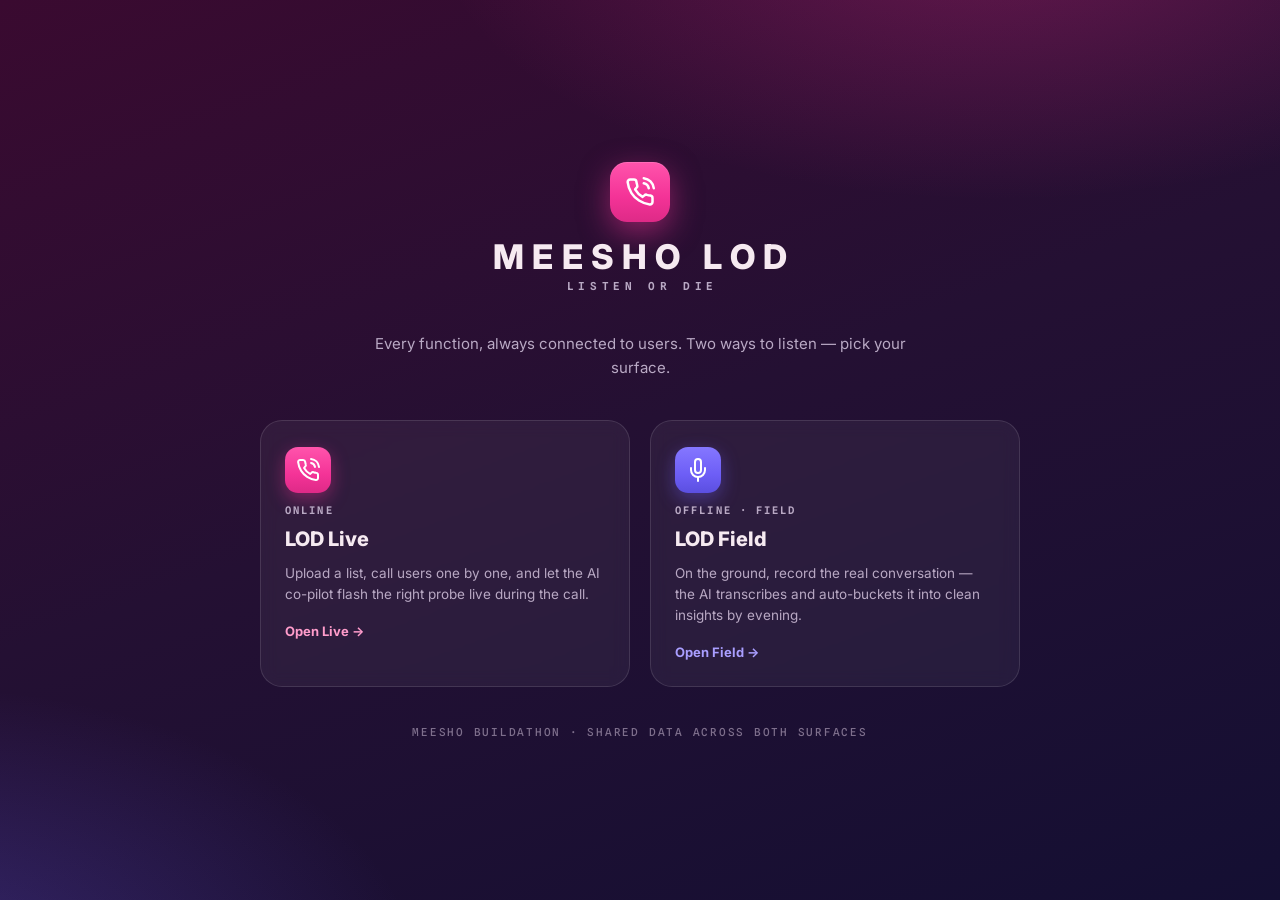
==== commit 6b0839a3: "Two-variant surfaces (/u online, /s offline field) + huge seed WIP before merging Sumit's origin/mai" ====
--- a/index.html
+++ b/index.html
@@ -3,101 +3,70 @@
 <head>
   <meta charset="UTF-8" />
   <meta name="viewport" content="width=device-width, initial-scale=1.0, viewport-fit=cover" />
-  <meta name="description" content="Meesho LOD — Listen Or Die. Upload any list, call one by one, and let the AI co-pilot flash the right question at the right moment." />
-  <meta name="theme-color" content="#570D48" />
+  <meta name="description" content="Meesho LOD — Listen Or Die. Live phone LODs and offline field LODs." />
+  <meta name="theme-color" content="#2B0724" />
   <meta name="robots" content="noindex, nofollow" />
-  <meta name="format-detection" content="telephone=no" />
-
-  <!-- Never serve a stale copy of this HTML (GH Pages caches HTML ~10 min) -->
   <meta http-equiv="Cache-Control" content="no-cache, no-store, must-revalidate" />
-  <meta http-equiv="Pragma" content="no-cache" />
-  <meta http-equiv="Expires" content="0" />
-
-  <meta property="og:title" content="Meesho LOD — Listen Or Die" />
-  <meta property="og:description" content="Every function, always connected to users. Upload a list, set a goal, start calling." />
-  <meta property="og:type" content="website" />
-
   <title>Meesho LOD — Listen Or Die</title>
-
   <link rel="preconnect" href="https://fonts.googleapis.com" />
   <link rel="preconnect" href="https://fonts.gstatic.com" crossorigin />
-
-  <!-- Critical inline CSS for the boot screen — paints even if all
-       external resources are blocked. Meesho purple night panel. -->
+  <link rel="stylesheet" href="https://fonts.googleapis.com/css2?family=Inter:opsz,wght@14..32,300..900&family=Spline+Sans+Mono:wght@500;600&display=swap" />
+  <link rel="icon" href="data:image/svg+xml,<svg xmlns='http://www.w3.org/2000/svg' viewBox='0 0 24 24' fill='none' stroke='%23F43397' stroke-width='2'><path d='M22 16.92v3a2 2 0 0 1-2.18 2 19.79 19.79 0 0 1-8.63-3.07 19.5 19.5 0 0 1-6-6 19.79 19.79 0 0 1-3.07-8.67A2 2 0 0 1 4.11 2h3a2 2 0 0 1 2 1.72c.13.9.34 1.78.63 2.63a2 2 0 0 1-.45 2.11L8.09 9.91a16 16 0 0 0 6 6l1.44-1.21a2 2 0 0 1 2.11-.45c.85.29 1.73.5 2.63.63A2 2 0 0 1 22 16.92z'/></svg>" />
   <style>
     *,*::before,*::after{box-sizing:border-box;margin:0;padding:0}
-    html,body{background:#FAF3F7;color:#241420;font-family:'Inter',-apple-system,BlinkMacSystemFont,'Segoe UI',sans-serif;-webkit-font-smoothing:antialiased}
-    .boot-screen{position:fixed;inset:0;z-index:9999;display:flex;flex-direction:column;align-items:center;justify-content:center;gap:26px;padding:24px;text-align:center;
-      background:radial-gradient(90% 60% at 80% -10%,rgba(244,51,151,.32),transparent 55%),radial-gradient(70% 50% at -10% 110%,rgba(232,155,69,.12),transparent 60%),linear-gradient(160deg,#4B0E40 0%,#2B0724 46%,#1D0419 100%)}
-    .boot-logo{width:52px;height:52px;border-radius:15px;display:grid;place-items:center;color:#fff;background:linear-gradient(180deg,#FF54AC,#F43397 58%,#DE2A87);box-shadow:inset 0 1px 0 rgba(255,255,255,.12),0 8px 24px rgba(244,51,151,.5);animation:bootfloat 5s ease-in-out infinite}
-    @keyframes bootfloat{0%,100%{transform:translateY(0)}50%{transform:translateY(-6px)}}
-    .boot-word{font-weight:800;font-size:clamp(20px,5.4vw,28px);line-height:1;letter-spacing:.26em;padding-left:.26em;text-transform:uppercase;color:#F6EAF1}
-    .boot-tag{font-size:10px;font-weight:600;letter-spacing:.4em;padding-left:.4em;text-transform:uppercase;color:#9A7190;margin-top:10px}
-    .boot-ecg{width:min(280px,70vw);height:36px;color:#FF7BC0;filter:drop-shadow(0 0 7px rgba(255,123,192,.6))}
-    .boot-ecg path{stroke-dasharray:430;stroke-dashoffset:430;animation:bootecg 2.6s cubic-bezier(.22,.68,.16,1) infinite}
-    @keyframes bootecg{0%{stroke-dashoffset:430;opacity:0}10%{opacity:1}60%{stroke-dashoffset:0;opacity:1}82%{opacity:0}100%{stroke-dashoffset:0;opacity:0}}
-    .boot-msg{color:#CDA9C2;font-size:13.5px;line-height:1.5;max-width:340px}
-    .boot-link{color:#FF9CCB;font-size:13px;text-decoration:underline;cursor:pointer;background:none;border:none;font-family:inherit;padding:8px 16px}
-    .boot-link:hover{color:#FFC3DF}
-    .boot-error{color:#F0968B}
+    :root{--ink:#F6EAF1;--mut:#B9A9C4}
+    html,body{min-height:100%;font-family:'Inter',-apple-system,BlinkMacSystemFont,'Segoe UI',sans-serif;-webkit-font-smoothing:antialiased;color:var(--ink)}
+    body{min-height:100vh;display:flex;flex-direction:column;align-items:center;justify-content:center;padding:32px 20px;gap:40px;
+      background:radial-gradient(80% 55% at 78% -8%,rgba(244,51,151,.28),transparent 55%),radial-gradient(70% 55% at -8% 108%,rgba(109,94,246,.30),transparent 58%),linear-gradient(160deg,#3A0A30 0%,#241033 48%,#140F33 100%)}
+    .mark{display:flex;flex-direction:column;align-items:center;gap:14px;text-align:center}
+    .logo{width:60px;height:60px;border-radius:17px;display:grid;place-items:center;color:#fff;background:linear-gradient(180deg,#FF54AC,#F43397 58%,#DE2A87);box-shadow:inset 0 1px 0 rgba(255,255,255,.14),0 10px 30px rgba(244,51,151,.5)}
+    .word{font-weight:800;font-size:clamp(24px,6vw,34px);letter-spacing:.24em;padding-left:.24em;text-transform:uppercase}
+    .tag{font:600 11px/1 'Spline Sans Mono',monospace;letter-spacing:.42em;padding-left:.42em;text-transform:uppercase;color:var(--mut);margin-top:4px}
+    .lead{max-width:560px;text-align:center;color:var(--mut);font-size:15px;line-height:1.6}
+    .cards{display:grid;grid-template-columns:repeat(auto-fit,minmax(260px,1fr));gap:20px;width:100%;max-width:760px}
+    a.card{display:flex;flex-direction:column;gap:12px;padding:26px 24px;border-radius:22px;text-decoration:none;color:var(--ink);
+      background:rgba(255,255,255,.05);border:1px solid rgba(255,255,255,.12);backdrop-filter:blur(8px);
+      transition:transform .2s cubic-bezier(.22,.68,.16,1),border-color .2s,background .2s}
+    a.card:hover{transform:translateY(-4px);background:rgba(255,255,255,.09);border-color:rgba(255,255,255,.28)}
+    .ci{width:46px;height:46px;border-radius:13px;display:grid;place-items:center;color:#fff}
+    .card.live .ci{background:linear-gradient(180deg,#FF54AC,#F43397 60%,#DE2A87);box-shadow:0 6px 18px rgba(244,51,151,.4)}
+    .card.field .ci{background:linear-gradient(180deg,#8577FF,#6D5EF6 60%,#5B4FE0);box-shadow:0 6px 18px rgba(109,94,246,.4)}
+    .ck{font:600 10.5px/1 'Spline Sans Mono',monospace;letter-spacing:.2em;text-transform:uppercase;color:var(--mut)}
+    .ct{font-size:20px;font-weight:800}
+    .cd{font-size:13.5px;line-height:1.55;color:var(--mut)}
+    .go{margin-top:6px;font-size:13px;font-weight:700;display:flex;align-items:center;gap:6px}
+    .card.live .go{color:#FF9CCB}.card.field .go{color:#A99EFF}
+    .foot{font:500 11px/1 'Spline Sans Mono',monospace;letter-spacing:.16em;text-transform:uppercase;color:#7E6F8C}
   </style>
-
-  <!-- Non-blocking font load -->
-  <link rel="preload" as="style" href="https://fonts.googleapis.com/css2?family=Inter:ital,opsz,wght@0,14..32,100..900;1,14..32,100..900&family=Spline+Sans+Mono:ital,wght@0,400..700;1,400..700&display=swap" onload="this.onload=null;this.rel='stylesheet'" />
-  <noscript><link rel="stylesheet" href="https://fonts.googleapis.com/css2?family=Inter:ital,opsz,wght@0,14..32,100..900;1,14..32,100..900&family=Spline+Sans+Mono:ital,wght@0,400..700;1,400..700&display=swap" /></noscript>
-
-  <!-- App stylesheets — query string busts the cache when CSS changes -->
-  <link rel="stylesheet" href="css/variables.css?v=20260708a" />
-  <link rel="stylesheet" href="css/base.css?v=20260708a" />
-  <link rel="stylesheet" href="css/components.css?v=20260708a" />
-  <link rel="stylesheet" href="css/layout.css?v=20260708a" />
-  <link rel="stylesheet" href="css/lod.css?v=20260708a" />
-
-  <!-- Favicon: pink call target -->
-  <link rel="icon" href="data:image/svg+xml,<svg xmlns='http://www.w3.org/2000/svg' viewBox='0 0 24 24' fill='none' stroke='%23F43397' stroke-width='2'><path d='M22 16.92v3a2 2 0 0 1-2.18 2 19.79 19.79 0 0 1-8.63-3.07 19.5 19.5 0 0 1-6-6 19.79 19.79 0 0 1-3.07-8.67A2 2 0 0 1 4.11 2h3a2 2 0 0 1 2 1.72c.13.9.34 1.78.63 2.63a2 2 0 0 1-.45 2.11L8.09 9.91a16 16 0 0 0 6 6l1.44-1.21a2 2 0 0 1 2.11-.45c.85.29 1.73.5 2.63.63A2 2 0 0 1 22 16.92z'/></svg>" />
 </head>
 <body>
-  <!-- Boot screen — paints immediately, no external dependencies -->
-  <div id="app">
-    <div class="boot-screen" id="boot-screen">
-      <div class="boot-logo">
-        <svg width="26" height="26" viewBox="0 0 24 24" fill="none" stroke="currentColor" stroke-width="2" stroke-linecap="round" stroke-linejoin="round"><path d="M15.05 5A5 5 0 0 1 19 8.95M15.05 1A9 9 0 0 1 23 8.94"/><path d="M22 16.92v3a2 2 0 0 1-2.18 2 19.79 19.79 0 0 1-8.63-3.07 19.5 19.5 0 0 1-6-6 19.79 19.79 0 0 1-3.07-8.67A2 2 0 0 1 4.11 2h3a2 2 0 0 1 2 1.72c.13.9.34 1.78.63 2.63a2 2 0 0 1-.45 2.11L8.09 9.91a16 16 0 0 0 6 6l1.44-1.21a2 2 0 0 1 2.11-.45c.85.29 1.73.5 2.63.63A2 2 0 0 1 22 16.92z"/></svg>
-      </div>
-      <div>
-        <div class="boot-word">Meesho LOD</div>
-        <div class="boot-tag">Listen Or Die</div>
-      </div>
-      <svg class="boot-ecg" viewBox="0 0 280 36" fill="none" preserveAspectRatio="none" aria-hidden="true">
-        <path d="M0 18 H92 L104 18 112 6 122 30 130 18 H188 L196 18 202 11 208 25 214 18 H280" stroke="currentColor" stroke-width="2" stroke-linecap="round" stroke-linejoin="round"/>
-      </svg>
-      <p class="boot-msg" id="boot-msg">Dialing in…</p>
-      <button class="boot-link" id="boot-retry" style="display:none" onclick="location.reload()">Retry</button>
+  <div class="mark">
+    <div class="logo">
+      <svg width="30" height="30" viewBox="0 0 24 24" fill="none" stroke="currentColor" stroke-width="2" stroke-linecap="round" stroke-linejoin="round"><path d="M15.05 5A5 5 0 0 1 19 8.95M15.05 1A9 9 0 0 1 23 8.94"/><path d="M22 16.92v3a2 2 0 0 1-2.18 2 19.79 19.79 0 0 1-8.63-3.07 19.5 19.5 0 0 1-6-6 19.79 19.79 0 0 1-3.07-8.67A2 2 0 0 1 4.11 2h3a2 2 0 0 1 2 1.72c.13.9.34 1.78.63 2.63a2 2 0 0 1-.45 2.11L8.09 9.91a16 16 0 0 0 6 6l1.44-1.21a2 2 0 0 1 2.11-.45c.85.29 1.73.5 2.63.63A2 2 0 0 1 22 16.92z"/></svg>
     </div>
+    <div><div class="word">Meesho LOD</div><div class="tag">Listen Or Die</div></div>
   </div>
 
-  <!-- App entry point -->
-  <script type="module" src="js/app.js?v=20260708a"></script>
+  <p class="lead">Every function, always connected to users. Two ways to listen — pick your surface.</p>
 
-  <!-- Boot watchdog — no CDN deps in this app, so only two stages -->
-  <script>
-    (function(){
-      var bootScreen = document.getElementById('boot-screen');
-      var msg = document.getElementById('boot-msg');
-      var retry = document.getElementById('boot-retry');
-      setTimeout(function(){
-        if (!bootScreen || !bootScreen.isConnected) return;
-        if (msg) msg.textContent = 'Still loading… your network may be slow.';
-        if (retry) retry.style.display = 'inline-block';
-      }, 5000);
-      setTimeout(function(){
-        if (!bootScreen || !bootScreen.isConnected) return;
-        if (msg) {
-          msg.classList.add('boot-error');
-          msg.innerHTML = 'Meesho LOD failed to start.<br>Please refresh the page.';
-        }
-        if (retry) retry.style.display = 'inline-block';
-      }, 15000);
-    })();
-  </script>
+  <div class="cards">
+    <a class="card live" href="u/#dashboard">
+      <div class="ci"><svg width="24" height="24" viewBox="0 0 24 24" fill="none" stroke="currentColor" stroke-width="2" stroke-linecap="round" stroke-linejoin="round"><path d="M15.05 5A5 5 0 0 1 19 8.95M15.05 1A9 9 0 0 1 23 8.94"/><path d="M22 16.92v3a2 2 0 0 1-2.18 2 19.79 19.79 0 0 1-8.63-3.07 19.5 19.5 0 0 1-6-6 19.79 19.79 0 0 1-3.07-8.67A2 2 0 0 1 4.11 2h3a2 2 0 0 1 2 1.72c.13.9.34 1.78.63 2.63a2 2 0 0 1-.45 2.11L8.09 9.91a16 16 0 0 0 6 6l1.44-1.21a2 2 0 0 1 2.11-.45c.85.29 1.73.5 2.63.63A2 2 0 0 1 22 16.92z"/></svg></div>
+      <div class="ck">Online</div>
+      <div class="ct">LOD Live</div>
+      <div class="cd">Upload a list, call users one by one, and let the AI co-pilot flash the right probe live during the call.</div>
+      <div class="go">Open Live →</div>
+    </a>
+
+    <a class="card field" href="s/#dashboard">
+      <div class="ci"><svg width="24" height="24" viewBox="0 0 24 24" fill="none" stroke="currentColor" stroke-width="2" stroke-linecap="round" stroke-linejoin="round"><path d="M12 1a3 3 0 0 0-3 3v8a3 3 0 0 0 6 0V4a3 3 0 0 0-3-3z"/><path d="M19 10v2a7 7 0 0 1-14 0v-2"/><line x1="12" y1="19" x2="12" y2="23"/></svg></div>
+      <div class="ck">Offline · Field</div>
+      <div class="ct">LOD Field</div>
+      <div class="cd">On the ground, record the real conversation — the AI transcribes and auto-buckets it into clean insights by evening.</div>
+      <div class="go">Open Field →</div>
+    </a>
+  </div>
+
+  <div class="foot">Meesho Buildathon · shared data across both surfaces</div>
 </body>
 </html>
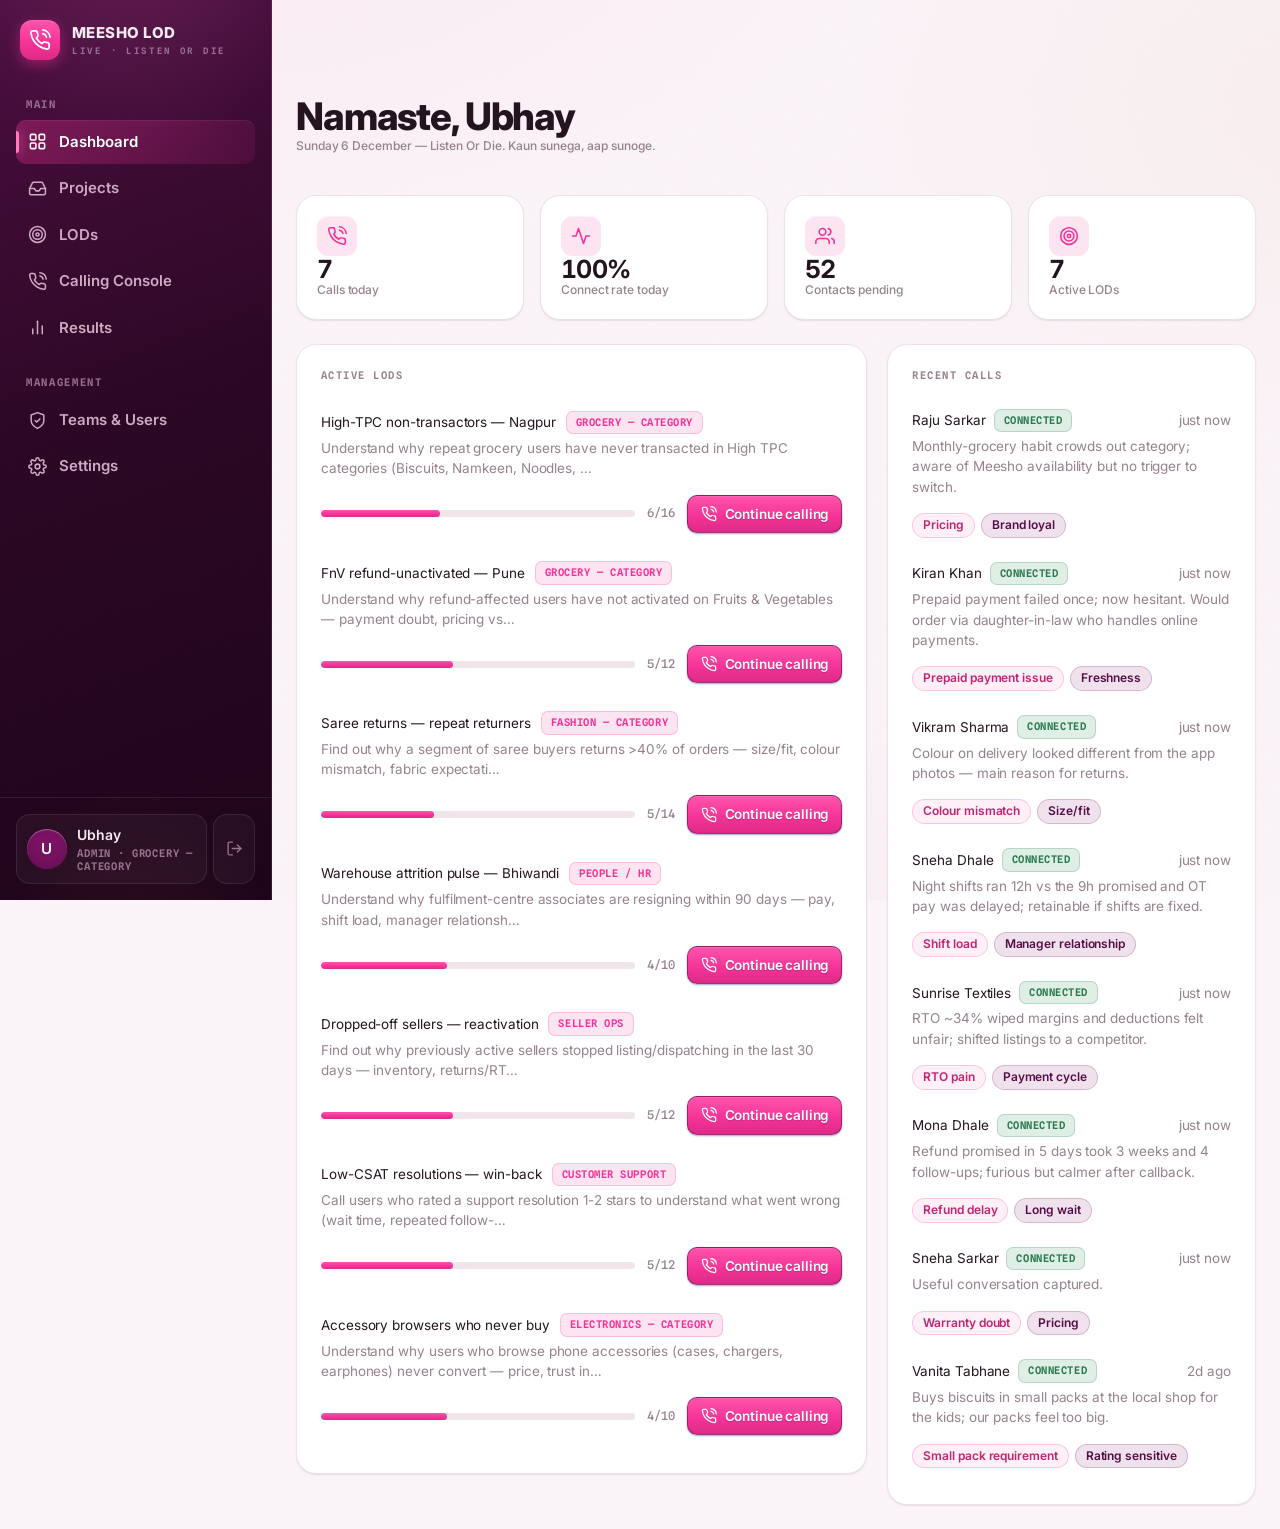
==== commit aa49f26a: "Bump cache-bust version to 20260708e The Projects commit had already set ?v=20260708d, so browsers c" ====
--- a/index.html
+++ b/index.html
@@ -3,70 +3,101 @@
 <head>
   <meta charset="UTF-8" />
   <meta name="viewport" content="width=device-width, initial-scale=1.0, viewport-fit=cover" />
-  <meta name="description" content="Meesho LOD — Listen Or Die. Live phone LODs and offline field LODs." />
-  <meta name="theme-color" content="#2B0724" />
+  <meta name="description" content="Meesho LOD — Listen Or Die. Upload any list, call one by one, and let the AI co-pilot flash the right question at the right moment." />
+  <meta name="theme-color" content="#570D48" />
   <meta name="robots" content="noindex, nofollow" />
+  <meta name="format-detection" content="telephone=no" />
+
+  <!-- Never serve a stale copy of this HTML (GH Pages caches HTML ~10 min) -->
   <meta http-equiv="Cache-Control" content="no-cache, no-store, must-revalidate" />
+  <meta http-equiv="Pragma" content="no-cache" />
+  <meta http-equiv="Expires" content="0" />
+
+  <meta property="og:title" content="Meesho LOD — Listen Or Die" />
+  <meta property="og:description" content="Every function, always connected to users. Upload a list, set a goal, start calling." />
+  <meta property="og:type" content="website" />
+
   <title>Meesho LOD — Listen Or Die</title>
+
   <link rel="preconnect" href="https://fonts.googleapis.com" />
   <link rel="preconnect" href="https://fonts.gstatic.com" crossorigin />
-  <link rel="stylesheet" href="https://fonts.googleapis.com/css2?family=Inter:opsz,wght@14..32,300..900&family=Spline+Sans+Mono:wght@500;600&display=swap" />
-  <link rel="icon" href="data:image/svg+xml,<svg xmlns='http://www.w3.org/2000/svg' viewBox='0 0 24 24' fill='none' stroke='%23F43397' stroke-width='2'><path d='M22 16.92v3a2 2 0 0 1-2.18 2 19.79 19.79 0 0 1-8.63-3.07 19.5 19.5 0 0 1-6-6 19.79 19.79 0 0 1-3.07-8.67A2 2 0 0 1 4.11 2h3a2 2 0 0 1 2 1.72c.13.9.34 1.78.63 2.63a2 2 0 0 1-.45 2.11L8.09 9.91a16 16 0 0 0 6 6l1.44-1.21a2 2 0 0 1 2.11-.45c.85.29 1.73.5 2.63.63A2 2 0 0 1 22 16.92z'/></svg>" />
+
+  <!-- Critical inline CSS for the boot screen — paints even if all
+       external resources are blocked. Meesho purple night panel. -->
   <style>
     *,*::before,*::after{box-sizing:border-box;margin:0;padding:0}
-    :root{--ink:#F6EAF1;--mut:#B9A9C4}
-    html,body{min-height:100%;font-family:'Inter',-apple-system,BlinkMacSystemFont,'Segoe UI',sans-serif;-webkit-font-smoothing:antialiased;color:var(--ink)}
-    body{min-height:100vh;display:flex;flex-direction:column;align-items:center;justify-content:center;padding:32px 20px;gap:40px;
-      background:radial-gradient(80% 55% at 78% -8%,rgba(244,51,151,.28),transparent 55%),radial-gradient(70% 55% at -8% 108%,rgba(109,94,246,.30),transparent 58%),linear-gradient(160deg,#3A0A30 0%,#241033 48%,#140F33 100%)}
-    .mark{display:flex;flex-direction:column;align-items:center;gap:14px;text-align:center}
-    .logo{width:60px;height:60px;border-radius:17px;display:grid;place-items:center;color:#fff;background:linear-gradient(180deg,#FF54AC,#F43397 58%,#DE2A87);box-shadow:inset 0 1px 0 rgba(255,255,255,.14),0 10px 30px rgba(244,51,151,.5)}
-    .word{font-weight:800;font-size:clamp(24px,6vw,34px);letter-spacing:.24em;padding-left:.24em;text-transform:uppercase}
-    .tag{font:600 11px/1 'Spline Sans Mono',monospace;letter-spacing:.42em;padding-left:.42em;text-transform:uppercase;color:var(--mut);margin-top:4px}
-    .lead{max-width:560px;text-align:center;color:var(--mut);font-size:15px;line-height:1.6}
-    .cards{display:grid;grid-template-columns:repeat(auto-fit,minmax(260px,1fr));gap:20px;width:100%;max-width:760px}
-    a.card{display:flex;flex-direction:column;gap:12px;padding:26px 24px;border-radius:22px;text-decoration:none;color:var(--ink);
-      background:rgba(255,255,255,.05);border:1px solid rgba(255,255,255,.12);backdrop-filter:blur(8px);
-      transition:transform .2s cubic-bezier(.22,.68,.16,1),border-color .2s,background .2s}
-    a.card:hover{transform:translateY(-4px);background:rgba(255,255,255,.09);border-color:rgba(255,255,255,.28)}
-    .ci{width:46px;height:46px;border-radius:13px;display:grid;place-items:center;color:#fff}
-    .card.live .ci{background:linear-gradient(180deg,#FF54AC,#F43397 60%,#DE2A87);box-shadow:0 6px 18px rgba(244,51,151,.4)}
-    .card.field .ci{background:linear-gradient(180deg,#8577FF,#6D5EF6 60%,#5B4FE0);box-shadow:0 6px 18px rgba(109,94,246,.4)}
-    .ck{font:600 10.5px/1 'Spline Sans Mono',monospace;letter-spacing:.2em;text-transform:uppercase;color:var(--mut)}
-    .ct{font-size:20px;font-weight:800}
-    .cd{font-size:13.5px;line-height:1.55;color:var(--mut)}
-    .go{margin-top:6px;font-size:13px;font-weight:700;display:flex;align-items:center;gap:6px}
-    .card.live .go{color:#FF9CCB}.card.field .go{color:#A99EFF}
-    .foot{font:500 11px/1 'Spline Sans Mono',monospace;letter-spacing:.16em;text-transform:uppercase;color:#7E6F8C}
+    html,body{background:#FAF3F7;color:#241420;font-family:'Inter',-apple-system,BlinkMacSystemFont,'Segoe UI',sans-serif;-webkit-font-smoothing:antialiased}
+    .boot-screen{position:fixed;inset:0;z-index:9999;display:flex;flex-direction:column;align-items:center;justify-content:center;gap:26px;padding:24px;text-align:center;
+      background:radial-gradient(90% 60% at 80% -10%,rgba(244,51,151,.32),transparent 55%),radial-gradient(70% 50% at -10% 110%,rgba(232,155,69,.12),transparent 60%),linear-gradient(160deg,#4B0E40 0%,#2B0724 46%,#1D0419 100%)}
+    .boot-logo{width:52px;height:52px;border-radius:15px;display:grid;place-items:center;color:#fff;background:linear-gradient(180deg,#FF54AC,#F43397 58%,#DE2A87);box-shadow:inset 0 1px 0 rgba(255,255,255,.12),0 8px 24px rgba(244,51,151,.5);animation:bootfloat 5s ease-in-out infinite}
+    @keyframes bootfloat{0%,100%{transform:translateY(0)}50%{transform:translateY(-6px)}}
+    .boot-word{font-weight:800;font-size:clamp(20px,5.4vw,28px);line-height:1;letter-spacing:.26em;padding-left:.26em;text-transform:uppercase;color:#F6EAF1}
+    .boot-tag{font-size:10px;font-weight:600;letter-spacing:.4em;padding-left:.4em;text-transform:uppercase;color:#9A7190;margin-top:10px}
+    .boot-ecg{width:min(280px,70vw);height:36px;color:#FF7BC0;filter:drop-shadow(0 0 7px rgba(255,123,192,.6))}
+    .boot-ecg path{stroke-dasharray:430;stroke-dashoffset:430;animation:bootecg 2.6s cubic-bezier(.22,.68,.16,1) infinite}
+    @keyframes bootecg{0%{stroke-dashoffset:430;opacity:0}10%{opacity:1}60%{stroke-dashoffset:0;opacity:1}82%{opacity:0}100%{stroke-dashoffset:0;opacity:0}}
+    .boot-msg{color:#CDA9C2;font-size:13.5px;line-height:1.5;max-width:340px}
+    .boot-link{color:#FF9CCB;font-size:13px;text-decoration:underline;cursor:pointer;background:none;border:none;font-family:inherit;padding:8px 16px}
+    .boot-link:hover{color:#FFC3DF}
+    .boot-error{color:#F0968B}
   </style>
+
+  <!-- Non-blocking font load -->
+  <link rel="preload" as="style" href="https://fonts.googleapis.com/css2?family=Inter:ital,opsz,wght@0,14..32,100..900;1,14..32,100..900&family=Spline+Sans+Mono:ital,wght@0,400..700;1,400..700&display=swap" onload="this.onload=null;this.rel='stylesheet'" />
+  <noscript><link rel="stylesheet" href="https://fonts.googleapis.com/css2?family=Inter:ital,opsz,wght@0,14..32,100..900;1,14..32,100..900&family=Spline+Sans+Mono:ital,wght@0,400..700;1,400..700&display=swap" /></noscript>
+
+  <!-- App stylesheets — query string busts the cache when CSS changes -->
+  <link rel="stylesheet" href="css/variables.css?v=20260708e" />
+  <link rel="stylesheet" href="css/base.css?v=20260708e" />
+  <link rel="stylesheet" href="css/components.css?v=20260708e" />
+  <link rel="stylesheet" href="css/layout.css?v=20260708e" />
+  <link rel="stylesheet" href="css/lod.css?v=20260708e" />
+
+  <!-- Favicon: pink call target -->
+  <link rel="icon" href="data:image/svg+xml,<svg xmlns='http://www.w3.org/2000/svg' viewBox='0 0 24 24' fill='none' stroke='%23F43397' stroke-width='2'><path d='M22 16.92v3a2 2 0 0 1-2.18 2 19.79 19.79 0 0 1-8.63-3.07 19.5 19.5 0 0 1-6-6 19.79 19.79 0 0 1-3.07-8.67A2 2 0 0 1 4.11 2h3a2 2 0 0 1 2 1.72c.13.9.34 1.78.63 2.63a2 2 0 0 1-.45 2.11L8.09 9.91a16 16 0 0 0 6 6l1.44-1.21a2 2 0 0 1 2.11-.45c.85.29 1.73.5 2.63.63A2 2 0 0 1 22 16.92z'/></svg>" />
 </head>
 <body>
-  <div class="mark">
-    <div class="logo">
-      <svg width="30" height="30" viewBox="0 0 24 24" fill="none" stroke="currentColor" stroke-width="2" stroke-linecap="round" stroke-linejoin="round"><path d="M15.05 5A5 5 0 0 1 19 8.95M15.05 1A9 9 0 0 1 23 8.94"/><path d="M22 16.92v3a2 2 0 0 1-2.18 2 19.79 19.79 0 0 1-8.63-3.07 19.5 19.5 0 0 1-6-6 19.79 19.79 0 0 1-3.07-8.67A2 2 0 0 1 4.11 2h3a2 2 0 0 1 2 1.72c.13.9.34 1.78.63 2.63a2 2 0 0 1-.45 2.11L8.09 9.91a16 16 0 0 0 6 6l1.44-1.21a2 2 0 0 1 2.11-.45c.85.29 1.73.5 2.63.63A2 2 0 0 1 22 16.92z"/></svg>
+  <!-- Boot screen — paints immediately, no external dependencies -->
+  <div id="app">
+    <div class="boot-screen" id="boot-screen">
+      <div class="boot-logo">
+        <svg width="26" height="26" viewBox="0 0 24 24" fill="none" stroke="currentColor" stroke-width="2" stroke-linecap="round" stroke-linejoin="round"><path d="M15.05 5A5 5 0 0 1 19 8.95M15.05 1A9 9 0 0 1 23 8.94"/><path d="M22 16.92v3a2 2 0 0 1-2.18 2 19.79 19.79 0 0 1-8.63-3.07 19.5 19.5 0 0 1-6-6 19.79 19.79 0 0 1-3.07-8.67A2 2 0 0 1 4.11 2h3a2 2 0 0 1 2 1.72c.13.9.34 1.78.63 2.63a2 2 0 0 1-.45 2.11L8.09 9.91a16 16 0 0 0 6 6l1.44-1.21a2 2 0 0 1 2.11-.45c.85.29 1.73.5 2.63.63A2 2 0 0 1 22 16.92z"/></svg>
+      </div>
+      <div>
+        <div class="boot-word">Meesho LOD</div>
+        <div class="boot-tag">Listen Or Die</div>
+      </div>
+      <svg class="boot-ecg" viewBox="0 0 280 36" fill="none" preserveAspectRatio="none" aria-hidden="true">
+        <path d="M0 18 H92 L104 18 112 6 122 30 130 18 H188 L196 18 202 11 208 25 214 18 H280" stroke="currentColor" stroke-width="2" stroke-linecap="round" stroke-linejoin="round"/>
+      </svg>
+      <p class="boot-msg" id="boot-msg">Dialing in…</p>
+      <button class="boot-link" id="boot-retry" style="display:none" onclick="location.reload()">Retry</button>
     </div>
-    <div><div class="word">Meesho LOD</div><div class="tag">Listen Or Die</div></div>
   </div>
 
-  <p class="lead">Every function, always connected to users. Two ways to listen — pick your surface.</p>
+  <!-- App entry point -->
+  <script type="module" src="js/app.js?v=20260708e"></script>
 
-  <div class="cards">
-    <a class="card live" href="u/#dashboard">
-      <div class="ci"><svg width="24" height="24" viewBox="0 0 24 24" fill="none" stroke="currentColor" stroke-width="2" stroke-linecap="round" stroke-linejoin="round"><path d="M15.05 5A5 5 0 0 1 19 8.95M15.05 1A9 9 0 0 1 23 8.94"/><path d="M22 16.92v3a2 2 0 0 1-2.18 2 19.79 19.79 0 0 1-8.63-3.07 19.5 19.5 0 0 1-6-6 19.79 19.79 0 0 1-3.07-8.67A2 2 0 0 1 4.11 2h3a2 2 0 0 1 2 1.72c.13.9.34 1.78.63 2.63a2 2 0 0 1-.45 2.11L8.09 9.91a16 16 0 0 0 6 6l1.44-1.21a2 2 0 0 1 2.11-.45c.85.29 1.73.5 2.63.63A2 2 0 0 1 22 16.92z"/></svg></div>
-      <div class="ck">Online</div>
-      <div class="ct">LOD Live</div>
-      <div class="cd">Upload a list, call users one by one, and let the AI co-pilot flash the right probe live during the call.</div>
-      <div class="go">Open Live →</div>
-    </a>
-
-    <a class="card field" href="s/#dashboard">
-      <div class="ci"><svg width="24" height="24" viewBox="0 0 24 24" fill="none" stroke="currentColor" stroke-width="2" stroke-linecap="round" stroke-linejoin="round"><path d="M12 1a3 3 0 0 0-3 3v8a3 3 0 0 0 6 0V4a3 3 0 0 0-3-3z"/><path d="M19 10v2a7 7 0 0 1-14 0v-2"/><line x1="12" y1="19" x2="12" y2="23"/></svg></div>
-      <div class="ck">Offline · Field</div>
-      <div class="ct">LOD Field</div>
-      <div class="cd">On the ground, record the real conversation — the AI transcribes and auto-buckets it into clean insights by evening.</div>
-      <div class="go">Open Field →</div>
-    </a>
-  </div>
-
-  <div class="foot">Meesho Buildathon · shared data across both surfaces</div>
+  <!-- Boot watchdog — no CDN deps in this app, so only two stages -->
+  <script>
+    (function(){
+      var bootScreen = document.getElementById('boot-screen');
+      var msg = document.getElementById('boot-msg');
+      var retry = document.getElementById('boot-retry');
+      setTimeout(function(){
+        if (!bootScreen || !bootScreen.isConnected) return;
+        if (msg) msg.textContent = 'Still loading… your network may be slow.';
+        if (retry) retry.style.display = 'inline-block';
+      }, 5000);
+      setTimeout(function(){
+        if (!bootScreen || !bootScreen.isConnected) return;
+        if (msg) {
+          msg.classList.add('boot-error');
+          msg.innerHTML = 'Meesho LOD failed to start.<br>Please refresh the page.';
+        }
+        if (retry) retry.style.display = 'inline-block';
+      }, 15000);
+    })();
+  </script>
 </body>
 </html>
--- a/css/variables.css
+++ b/css/variables.css
@@ -0,0 +1,362 @@
+/* ============================================================
+   MEESHO LOD · Listen Or Die — Design Tokens v1
+   "PINK LEDGER" — editorial, tactile calling-ops registry.
+
+   Type    : Inter (UI) · Spline Sans Mono (codes, labels)
+   Ground  : soft rose-tinted paper
+   Anchors : deep Meesho-purple panels (sidebar, hero, toasts)
+   Brand   : Meesho pink #F43397 as enamel gradient,
+             Meesho purple #570D48 as the night panel,
+             amber warmth used sparingly, color = meaning
+   Every legacy token name is aliased at the bottom so the
+   inherited component/layout CSS re-themes with zero changes.
+   ============================================================ */
+
+@import url('https://fonts.googleapis.com/css2?family=Inter:ital,opsz,wght@0,14..32,100..900;1,14..32,100..900&family=Spline+Sans+Mono:ital,wght@0,400..700;1,400..700&display=swap');
+
+:root {
+  /* ---- Paper (rose-tinted ivory) ---- */
+  --bg: #FAF3F7;
+  --bg-2: #F6EDF2;
+  --bg-sunken: #F1E5EC;
+  --surface: #FFFFFF;
+  --surface-2: #FEFAFC;
+  --surface-3: #FAF2F6;
+  --overlay: rgba(34, 5, 29, 0.52);
+
+  /* ---- Ink (warm plum, never pure black) ---- */
+  --ink: #241420;
+  --ink-2: #5C4A56;
+  --ink-3: #96828F;
+  --ink-4: #BCAAB6;
+  --ink-inv: #F9F1F6;
+
+  /* ---- Lines ---- */
+  --line: #EEDFE8;
+  --line-2: #E2CFDA;
+  --line-strong: #D0B8C7;
+  --hairline: rgba(36, 20, 32, 0.08);
+
+  /* ---- Night panel: Meesho deep purple (sidebar, hero, toasts) ---- */
+  --panel-deep: #1D0419;
+  --panel: #2B0724;
+  --panel-2: #3A0A30;
+  --panel-3: #4B0E40;
+  --panel-line: rgba(249, 241, 246, 0.09);
+  --panel-line-2: rgba(249, 241, 246, 0.17);
+  --panel-text: #F6EAF1;
+  --panel-text-2: #CDA9C2;
+  --panel-text-3: #9A7190;
+
+  /* ---- Primary: Meesho pink ---- */
+  --primary: #F43397;
+  --primary-2: #D62A82;
+  --primary-hover: #D62A82;
+  --primary-press: #BE2571;
+  --primary-bright: #FF54AC;
+  --primary-glow: #FF7BC0;
+  --primary-soft: #FDE4F1;
+  --primary-soft-2: #FBC9E3;
+  --primary-tint: rgba(244, 51, 151, 0.08);
+  --on-primary: #FFFFFF;
+
+  /* ---- Accent: Meesho purple as chromatic accent (legacy name "gold") ---- */
+  --gold: #7B1264;
+  --gold-deep: #570D48;
+  --gold-bright: #A21C85;
+  --gold-soft: #F3DFEE;
+  --gold-tint: rgba(123, 18, 100, 0.12);
+
+  /* ---- Secondary: indigo clay ---- */
+  --clay: #5145C4;
+  --clay-soft: #E7E4F9;
+
+  /* ---- Warmth: amber (used sparingly — streaks, awards) ---- */
+  --warmth: #C0761C;
+  --warmth-deep: #97590D;
+  --warmth-bright: #E89B45;
+  --warmth-soft: #F7E9D1;
+
+  /* ---- Semantic ---- */
+  --ok: #2A7A50;             --ok-soft: #DFEFE5;
+  --warn: #A6740D;           --warn-soft: #F6EACF;
+  --danger: #BC4034;         --danger-soft: #F6E1DC;
+  --info: #2A63A6;           --info-soft: #E2ECF7;
+  --violet: #6A50AC;         --violet-soft: #EAE5F5;
+
+  /* ---- Priority ---- */
+  --pri-high: #BC4034;       --pri-high-soft: #F6E1DC;
+  --pri-med: #A6740D;        --pri-med-soft: #F6EACF;
+  --pri-low: #5C4A56;        --pri-low-soft: #EFE5EB;
+
+  /* ---- Typography ---- */
+  --font-ui: 'Inter', ui-sans-serif, system-ui, -apple-system, 'Segoe UI', sans-serif;
+  --font-display: 'Inter', ui-sans-serif, system-ui, -apple-system, 'Segoe UI', sans-serif;
+  --font-serif: 'Inter', ui-sans-serif, system-ui, -apple-system, 'Segoe UI', sans-serif;
+  --font-mono: 'Spline Sans Mono', 'JetBrains Mono', ui-monospace, 'Cascadia Mono', monospace;
+
+  /* display voice knobs (Inter is not variable-width; keep neutral) */
+  --stretch-wide: 100%;
+  --stretch-narrow: 100%;
+  --w-display: 800;
+  --w-number: 700;
+
+  --t-display: 800 36px/1.08 var(--font-ui);
+  --t-h1: 700 27px/1.16 var(--font-ui);
+  --t-h2: 700 21px/1.22 var(--font-ui);
+  --t-h3: 600 17px/1.3 var(--font-ui);
+  --t-body: 400 15px/1.55 var(--font-ui);
+  --t-body-strong: 600 15px/1.5 var(--font-ui);
+  --t-sm: 400 13.5px/1.5 var(--font-ui);
+  --t-xs: 500 12px/1.4 var(--font-ui);
+  --t-label: 600 11.5px/1.2 var(--font-ui);
+  --t-mono: 500 12px/1.4 var(--font-mono);
+  --t-mono-label: 600 10.5px/1.3 var(--font-mono);
+
+  /* ---- Spacing ---- */
+  --s1: 4px; --s2: 8px; --s3: 12px; --s4: 16px;
+  --s5: 20px; --s6: 24px; --s7: 32px; --s8: 40px;
+  --s9: 48px; --s10: 64px; --s11: 80px;
+
+  /* ---- Radius ---- */
+  --r-xs: 7px; --r-sm: 10px; --r-md: 14px; --r-lg: 20px; --r-xl: 28px; --r-2xl: 36px; --r-pill: 999px;
+
+  /* ---- Elevation — plum-tinted, layered, with inner light ---- */
+  --hi: inset 0 1px 0 rgba(255,255,255,0.55);
+  --hi-dark: inset 0 1px 0 rgba(255,255,255,0.09);
+  --sh-1: 0 1px 2px rgba(54,20,45,0.06), 0 1px 1px rgba(54,20,45,0.04);
+  --sh-2: 0 2px 4px rgba(54,20,45,0.05), 0 8px 20px -4px rgba(54,20,45,0.10);
+  --sh-3: 0 4px 10px rgba(54,20,45,0.06), 0 20px 44px -8px rgba(54,20,45,0.16);
+  --sh-4: 0 8px 20px rgba(54,20,45,0.08), 0 36px 80px -12px rgba(54,20,45,0.24);
+  --sh-float: 0 14px 40px rgba(54,20,45,0.15), 0 4px 12px rgba(54,20,45,0.07);
+  --sh-primary: 0 2px 6px rgba(244,51,151,0.20), 0 12px 26px -6px rgba(244,51,151,0.38);
+  --sh-primary-lg: 0 4px 10px rgba(244,51,151,0.22), 0 20px 44px -8px rgba(244,51,151,0.44);
+  --sh-panel: 0 12px 34px -6px rgba(29,4,25,0.42);
+  --sh-gold: 0 2px 6px rgba(123,18,100,0.20), 0 12px 26px -6px rgba(123,18,100,0.36);
+  --ring: 0 0 0 3px rgba(244,51,151,0.22);
+  --ring-danger: 0 0 0 3px rgba(188,64,52,0.18);
+
+  /* ---- Gradients — material & atmosphere, never decoration ---- */
+  --grad-primary: linear-gradient(180deg, #FF54AC 0%, #F43397 58%, #DE2A87 100%);
+  --grad-primary-hover: linear-gradient(180deg, #FF63B3 0%, #F943A0 58%, #E62F8E 100%);
+  --grad-sky: linear-gradient(180deg, #A21C85 0%, #7B1264 100%);
+  --grad-clay: linear-gradient(180deg, #6558DA 0%, #5145C4 100%);
+  --grad-ok: linear-gradient(180deg, #339163 0%, #2A7A50 100%);
+  --grad-ink: linear-gradient(160deg, #4B0E40 0%, #2B0724 46%, #1D0419 100%);
+  --grad-ink-aurora:
+    radial-gradient(90% 150% at 88% -20%, rgba(244,51,151,0.38), transparent 55%),
+    radial-gradient(70% 130% at -12% 115%, rgba(232,155,69,0.14), transparent 58%),
+    linear-gradient(160deg, #4B0E40 0%, #2B0724 46%, #1D0419 100%);
+  --grad-text: linear-gradient(100deg, #F43397, #FF7BC0 55%, #F43397);
+  --grad-hairline: linear-gradient(135deg, rgba(244,51,151,0.55), rgba(162,28,133,0.22) 45%, rgba(192,118,28,0.35));
+  --grad-sheen: linear-gradient(115deg, transparent 32%, rgba(255,255,255,0.28) 48%, rgba(255,255,255,0.05) 58%, transparent 68%);
+
+  /* ---- Motion ---- */
+  --ease: cubic-bezier(0.22, 0.68, 0.16, 1);
+  --ease-out: cubic-bezier(0.16, 1, 0.3, 1);
+  --spring: cubic-bezier(0.34, 1.45, 0.5, 1);
+  --snap: cubic-bezier(0.6, 0, 0.2, 1);
+  --fast: 140ms; --base: 240ms; --slow: 420ms; --slower: 640ms;
+
+  /* ---- Layout ---- */
+  --sidebar-w: 272px;
+  --header-h: 70px;
+  --bottomnav-h: 78px;
+  --z-nav: 40; --z-header: 50; --z-drawer: 60; --z-modal-new: 70; --z-toast-new: 80;
+
+  /* warm grain texture */
+  --grain: url("data:image/svg+xml,%3Csvg xmlns='http://www.w3.org/2000/svg' width='160' height='160'%3E%3Cfilter id='n'%3E%3CfeTurbulence type='fractalNoise' baseFrequency='0.85' numOctaves='2' stitchTiles='stitch'/%3E%3C/filter%3E%3Crect width='160' height='160' filter='url(%23n)' opacity='0.5'/%3E%3C/svg%3E");
+
+  /* ============================================================
+     LEGACY TOKEN ALIASES — keep inherited CSS working unchanged.
+     ============================================================ */
+  --color-bg-primary:     var(--bg);
+  --color-bg-secondary:   var(--bg-sunken);
+  --color-bg-tertiary:    var(--bg-sunken);
+  --color-bg-elevated:    var(--surface);
+  --color-bg-hover:       var(--surface-3);
+  --color-bg-active:      var(--primary-soft);
+  --color-surface:        var(--surface);
+  --color-surface-hover:  var(--surface-2);
+  --color-surface-border: var(--line);
+
+  --glass-bg:             var(--surface);
+  --glass-bg-strong:      var(--surface);
+  --glass-border:         var(--line);
+  --glass-border-light:   var(--line-strong);
+  --glass-blur:           0px;
+  --glass-blur-strong:    0px;
+
+  --color-primary-50:     var(--primary-soft);
+  --color-primary-100:    var(--primary-soft);
+  --color-primary-200:    var(--primary-soft-2);
+  --color-primary-300:    #F9A0CE;
+  --color-primary-400:    var(--primary-bright);
+  --color-primary-500:    var(--primary);
+  --color-primary-600:    var(--primary);
+  --color-primary-700:    var(--primary-hover);
+  --color-primary-800:    var(--primary-press);
+  --color-primary-900:    var(--primary-press);
+
+  --color-accent-300:     var(--gold-bright);
+  --color-accent-400:     var(--gold);
+  --color-accent-500:     var(--gold);
+  --color-accent-600:     var(--gold-deep);
+  --color-rose-400:       var(--clay);
+  --color-rose-500:       var(--clay);
+
+  --color-success:        var(--ok);     --color-success-bg: var(--ok-soft);
+  --color-warning:        var(--warn);   --color-warning-bg: var(--warn-soft);
+  --color-danger:         var(--danger); --color-danger-bg:  var(--danger-soft);
+  --color-info:           var(--info);   --color-info-bg:    var(--info-soft);
+
+  --color-text-primary:   var(--ink);
+  --color-text-secondary: var(--ink-2);
+  --color-text-muted:     var(--ink-3);
+  --color-text-inverse:   var(--ink-inv);
+
+  --gradient-primary:     var(--grad-primary);
+  --gradient-warm:        var(--grad-sky);
+  --gradient-cool:        linear-gradient(145deg, var(--info), var(--violet));
+  --gradient-success:     var(--grad-ok);
+  --gradient-mesh:        none;
+
+  --font-family:          var(--font-ui);
+  --font-xs:    0.75rem;
+  --font-sm:    0.875rem;
+  --font-base:  0.9375rem;
+  --font-md:    1.0625rem;
+  --font-lg:    1.25rem;
+  --font-xl:    1.5rem;
+  --font-2xl:   1.75rem;
+  --font-3xl:   2.125rem;
+  --font-4xl:   2.75rem;
+  --font-weight-normal:   400;
+  --font-weight-medium:   500;
+  --font-weight-semibold: 600;
+  --font-weight-bold:     700;
+  --line-height-tight:    1.16;
+  --line-height-normal:   1.55;
+  --line-height-relaxed:  1.75;
+
+  --space-1:  var(--s1);
+  --space-2:  var(--s2);
+  --space-3:  var(--s3);
+  --space-4:  var(--s4);
+  --space-5:  var(--s5);
+  --space-6:  var(--s6);
+  --space-8:  var(--s7);
+  --space-10: var(--s8);
+  --space-12: var(--s9);
+  --space-16: var(--s10);
+
+  --radius-sm:   var(--r-sm);
+  --radius-md:   var(--r-md);
+  --radius-lg:   var(--r-lg);
+  --radius-xl:   var(--r-xl);
+  --radius-2xl:  var(--r-2xl);
+  --radius-full: var(--r-pill);
+
+  --shadow-sm:   var(--sh-1);
+  --shadow-md:   var(--sh-2);
+  --shadow-lg:   var(--sh-3);
+  --shadow-xl:   var(--sh-4);
+  --shadow-glow: var(--sh-primary);
+  --shadow-glow-accent: var(--sh-gold);
+  --shadow-glow-lg: var(--sh-primary-lg);
+
+  --transition-fast:   140ms var(--ease);
+  --transition-normal: 240ms var(--ease);
+  --transition-slow:   420ms var(--ease);
+  --transition-spring: 420ms var(--spring);
+
+  --z-dropdown: 30;
+  --z-sidebar:  40;
+  --z-bottom-nav: 40;
+  --z-modal:    70;
+  --z-toast:    80;
+  --z-tooltip:  90;
+
+  --sidebar-width: var(--sidebar-w);
+  --sidebar-collapsed-width: 76px;
+  --header-height: var(--header-h);
+  --bottom-nav-height: var(--bottomnav-h);
+  --content-max-width: 1400px;
+}
+
+/* ============================================================
+   VARIANT "s" — Sumit / LOD Field (offline).
+   Indigo primary + teal accent + deep-indigo night panel, so it
+   reads as a clearly different product from the pink LOD Live.
+   Scoped to [data-variant="s"] on <html>; every token re-themes.
+   ============================================================ */
+:root[data-variant="s"] {
+  --bg: #F5F4FE;
+  --bg-2: #EFEEFB;
+  --bg-sunken: #E7E5F7;
+  --surface: #FFFFFF;
+  --surface-2: #FBFAFF;
+  --surface-3: #F3F1FD;
+  --overlay: rgba(20, 15, 51, 0.55);
+
+  --ink: #1B1830;
+  --ink-2: #4C4763;
+  --ink-3: #857F9E;
+  --ink-4: #B0AAC6;
+  --ink-inv: #F2F0FF;
+
+  --line: #E6E3F5;
+  --line-2: #D6D2ED;
+  --line-strong: #C2BCE0;
+  --hairline: rgba(27, 24, 48, 0.08);
+
+  --panel-deep: #140F33;
+  --panel: #1E1B4B;
+  --panel-2: #272360;
+  --panel-3: #332E78;
+  --panel-line: rgba(238, 235, 255, 0.09);
+  --panel-line-2: rgba(238, 235, 255, 0.18);
+  --panel-text: #EEEBFF;
+  --panel-text-2: #B9B1E6;
+  --panel-text-3: #857BB8;
+
+  --primary: #6D5EF6;
+  --primary-2: #5B4FE0;
+  --primary-hover: #5B4FE0;
+  --primary-press: #4C41C7;
+  --primary-bright: #8577FF;
+  --primary-glow: #A99EFF;
+  --primary-soft: #ECE9FE;
+  --primary-soft-2: #D6CFFB;
+  --primary-tint: rgba(109, 94, 246, 0.08);
+  --on-primary: #FFFFFF;
+
+  /* accent: teal (legacy "gold") */
+  --gold: #0E7C86;
+  --gold-deep: #0A5A62;
+  --gold-bright: #16A3B0;
+  --gold-soft: #D6F0F2;
+  --gold-tint: rgba(14, 124, 134, 0.12);
+
+  --sh-primary: 0 2px 6px rgba(109,94,246,0.20), 0 12px 26px -6px rgba(109,94,246,0.38);
+  --sh-primary-lg: 0 4px 10px rgba(109,94,246,0.22), 0 20px 44px -8px rgba(109,94,246,0.44);
+  --sh-panel: 0 12px 34px -6px rgba(20,15,51,0.42);
+  --sh-gold: 0 2px 6px rgba(14,124,134,0.20), 0 12px 26px -6px rgba(14,124,134,0.34);
+  --ring: 0 0 0 3px rgba(109,94,246,0.22);
+
+  --grad-primary: linear-gradient(180deg, #8577FF 0%, #6D5EF6 58%, #5B4FE0 100%);
+  --grad-primary-hover: linear-gradient(180deg, #9184FF 0%, #7669F8 58%, #6357E6 100%);
+  --grad-sky: linear-gradient(180deg, #16A3B0 0%, #0E7C86 100%);
+  --grad-ink: linear-gradient(160deg, #332E78 0%, #1E1B4B 46%, #140F33 100%);
+  --grad-ink-aurora:
+    radial-gradient(90% 150% at 88% -20%, rgba(109,94,246,0.40), transparent 55%),
+    radial-gradient(70% 130% at -12% 115%, rgba(14,124,134,0.16), transparent 58%),
+    linear-gradient(160deg, #332E78 0%, #1E1B4B 46%, #140F33 100%);
+  --grad-text: linear-gradient(100deg, #6D5EF6, #A99EFF 55%, #6D5EF6);
+  --grad-hairline: linear-gradient(135deg, rgba(109,94,246,0.55), rgba(22,163,176,0.24) 45%, rgba(133,119,255,0.35));
+
+  /* keep semantic + legacy aliases pointed at the new hues */
+  --color-bg-active: var(--primary-soft);
+  --gradient-primary: var(--grad-primary);
+  --shadow-glow: var(--sh-primary);
+}
--- a/css/base.css
+++ b/css/base.css
@@ -0,0 +1,217 @@
+/* ============================================================
+   Patient Navigator — Base Styles v8 "Warm Ledger"
+   Reset, aurora atmosphere, the serif/grotesk/mono type system,
+   and the full motion library.
+   ============================================================ */
+
+*, *::before, *::after { box-sizing: border-box; margin: 0; padding: 0; }
+
+html { font-size: 16px; -webkit-text-size-adjust: 100%; scroll-behavior: smooth; }
+/* one stray wide element must never zoom the mobile layout viewport out */
+html, body { overflow-x: hidden; overflow-x: clip; }
+
+body {
+  font: var(--t-body);
+  letter-spacing: -0.005em;
+  color: var(--ink);
+  background-color: var(--bg);
+  /* aurora atmosphere — azure breath top-left, apricot warmth far right */
+  background-image:
+    radial-gradient(1100px 620px at 18% -14%, rgba(244, 51, 151, 0.05), transparent 60%),
+    radial-gradient(900px 540px at 108% 12%, rgba(192, 118, 28, 0.05), transparent 60%),
+    radial-gradient(700px 700px at 55% 118%, rgba(162, 28, 133, 0.035), transparent 62%);
+  background-attachment: fixed;
+  min-height: 100vh;
+  -webkit-font-smoothing: antialiased;
+  -moz-osx-font-smoothing: grayscale;
+  text-rendering: optimizeLegibility;
+}
+/* tactile grain layer — sits behind app content */
+body::before {
+  content: ""; position: fixed; inset: 0; pointer-events: none; z-index: 1;
+  background-image: var(--grain); background-size: 160px; opacity: 0.028; mix-blend-mode: multiply;
+}
+/* app + login sit above the grain */
+.app-shell, .login-page { position: relative; z-index: 2; }
+
+/* ---- Scrollbar ---- */
+::-webkit-scrollbar { width: 9px; height: 9px; }
+::-webkit-scrollbar-track { background: transparent; }
+::-webkit-scrollbar-thumb { background: var(--line-strong); border-radius: var(--r-pill); border: 2px solid var(--bg); }
+::-webkit-scrollbar-thumb:hover { background: var(--ink-4); }
+
+/* ============================================================
+   TYPOGRAPHY — Fraunces for the human moments, Instrument Sans
+   for the interface, Spline Sans Mono for the ledger.
+   ============================================================ */
+h1, h2, h3, h4, h5, h6 { font-weight: 700; line-height: var(--line-height-tight); color: var(--ink); letter-spacing: -0.015em; }
+h1, h2 {
+  font-family: var(--font-display);
+  font-weight: var(--w-display);
+  font-stretch: var(--stretch-wide);
+  letter-spacing: -0.03em;
+}
+h1 { font-size: var(--font-3xl); }
+h2 { font-size: var(--font-2xl); }
+h3 { font-size: var(--font-xl); font-weight: 600; }
+h4 { font-size: var(--font-lg); font-weight: 600; }
+h5 { font-size: var(--font-md); font-weight: 600; }
+h6 { font-size: var(--font-base); font-weight: 600; }
+
+p { margin-bottom: var(--s4); color: var(--ink-2); }
+
+a { color: var(--primary); text-decoration: none; transition: color var(--fast) var(--ease); }
+a:hover { color: var(--primary-hover); }
+/* drawn underline for inline text links */
+p a, td a, .link-draw {
+  background-image: linear-gradient(currentColor, currentColor);
+  background-repeat: no-repeat; background-size: 0% 1.5px; background-position: 0 96%;
+  transition: background-size var(--base) var(--ease-out), color var(--fast) var(--ease);
+}
+p a:hover, td a:hover, .link-draw:hover { background-size: 100% 1.5px; }
+
+strong { font-weight: 600; color: var(--ink); }
+small { font-size: var(--font-xs); }
+code { font-family: var(--font-mono); font-size: var(--font-sm); background: var(--bg-sunken); padding: 1px 5px; border-radius: var(--r-xs); }
+
+ul, ol { list-style: none; }
+img, svg { display: block; max-width: 100%; }
+button { font-family: inherit; }
+
+:focus-visible { outline: 2px solid var(--primary); outline-offset: 2px; border-radius: var(--r-xs); }
+::selection { background: var(--primary-soft-2); color: var(--primary-press); }
+
+/* ---- Utility classes ---- */
+.text-primary   { color: var(--ink) !important; }
+.text-secondary { color: var(--ink-2) !important; }
+.text-muted     { color: var(--ink-3) !important; }
+.text-success   { color: var(--ok) !important; }
+.text-warning   { color: var(--warn) !important; }
+.text-danger    { color: var(--danger) !important; }
+.text-info      { color: var(--info) !important; }
+.text-center    { text-align: center !important; }
+.text-right     { text-align: right !important; }
+.font-medium    { font-weight: 500 !important; }
+.font-semibold  { font-weight: 600 !important; }
+.font-bold      { font-weight: 700 !important; }
+/* .serif is the "styled accent" voice now — italic, slightly narrow */
+.serif          { font-family: var(--font-display) !important; font-style: italic; font-stretch: 94%; }
+.mono           { font-family: var(--font-mono) !important; }
+.italic         { font-style: italic !important; }
+.tnum           { font-variant-numeric: tabular-nums; }
+.muted          { color: var(--ink-2); }
+.faint          { color: var(--ink-3); }
+
+.mt-1 { margin-top: var(--s1) !important; }
+.mt-2 { margin-top: var(--s2) !important; }
+.mt-4 { margin-top: var(--s4) !important; }
+.mt-6 { margin-top: var(--s6) !important; }
+.mt-8 { margin-top: var(--s7) !important; }
+.mb-2 { margin-bottom: var(--s2) !important; }
+.mb-4 { margin-bottom: var(--s4) !important; }
+.mb-6 { margin-bottom: var(--s6) !important; }
+.mr-2 { margin-right: var(--s2) !important; }
+.ml-2 { margin-left: var(--s2) !important; }
+.gap-2 { gap: var(--s2) !important; }
+.gap-4 { gap: var(--s4) !important; }
+.gap1 { gap: var(--s1); } .gap2 { gap: var(--s2); } .gap3 { gap: var(--s3); }
+.gap4 { gap: var(--s4); } .gap5 { gap: var(--s5); } .gap6 { gap: var(--s6); }
+
+.flex             { display: flex !important; }
+.flex-col         { flex-direction: column !important; }
+.items-center     { align-items: center !important; }
+.justify-between  { justify-content: space-between !important; }
+.justify-center   { justify-content: center !important; }
+.flex-wrap        { flex-wrap: wrap !important; }
+.flex-1           { flex: 1 !important; }
+.row { display: flex; align-items: center; }
+.stack { display: flex; flex-direction: column; }
+.grow { flex: 1; } .none { flex: none; }
+.between { justify-content: space-between; }
+.center { align-items: center; justify-content: center; }
+
+.hidden { display: none !important; }
+.sr-only { position: absolute; width: 1px; height: 1px; padding: 0; margin: -1px; overflow: hidden; clip: rect(0,0,0,0); white-space: nowrap; border: 0; }
+.glass { background: var(--surface); border: 1px solid var(--line); }
+
+/* real gradient text now — used for display accents */
+.gradient-text, .shine-text {
+  background: var(--grad-text);
+  background-size: 200% auto;
+  -webkit-background-clip: text; background-clip: text;
+  -webkit-text-fill-color: transparent; color: transparent;
+}
+.shine-text { animation: shimmerText 4s linear infinite; }
+
+/* ============================================================
+   MOTION LIBRARY
+   ============================================================ */
+@keyframes riseIn { from { opacity: 0; transform: translateY(16px) scale(0.99); filter: blur(5px); } to { opacity: 1; transform: none; filter: blur(0); } }
+@keyframes fadeIn { from { opacity: 0; } to { opacity: 1; } }
+@keyframes fadeOut { from { opacity: 1; } to { opacity: 0; } }
+@keyframes scaleIn { from { opacity: 0; transform: scale(0.95); filter: blur(4px); } to { opacity: 1; transform: scale(1); filter: blur(0); } }
+@keyframes slideLeftIn { from { opacity: 0; transform: translateX(-22px); filter: blur(4px); } to { opacity: 1; transform: none; filter: blur(0); } }
+@keyframes slideRightIn { from { opacity: 0; transform: translateX(22px); filter: blur(4px); } to { opacity: 1; transform: none; filter: blur(0); } }
+@keyframes slideInRight { from { opacity: 0; transform: translateX(20px); } to { opacity: 1; transform: none; } }
+@keyframes slideInUp { from { opacity: 0; transform: translateY(20px); } to { opacity: 1; transform: none; } }
+@keyframes floaty { 0%,100% { transform: translateY(0); } 50% { transform: translateY(-6px); } }
+@keyframes pulse { 0%, 100% { opacity: 1; } 50% { opacity: 0.5; } }
+@keyframes pulseDot { 0%,100% { opacity: 1; box-shadow: 0 0 0 0 rgba(188,64,52,0.45); } 50% { opacity: 0.75; box-shadow: 0 0 0 7px rgba(188,64,52,0); } }
+@keyframes breatheRing {
+  0%   { box-shadow: 0 0 0 0 rgba(244, 51, 151,0.35); }
+  70%  { box-shadow: 0 0 0 14px rgba(244, 51, 151,0); }
+  100% { box-shadow: 0 0 0 0 rgba(244, 51, 151,0); }
+}
+@keyframes shimmerText { to { background-position: 200% center; } }
+@keyframes shimmer { 0% { background-position: 100% 50%; } 100% { background-position: 0 50%; } }
+@keyframes spin { to { transform: rotate(360deg); } }
+@keyframes popIn { 0% { opacity: 0; transform: scale(0.6); } 60% { transform: scale(1.06); } 100% { opacity: 1; transform: scale(1); } }
+@keyframes countUp { from { opacity: 0; transform: translateY(6px); } to { opacity: 1; transform: none; } }
+@keyframes scoreBarFill { from { transform: scaleX(0); } to { transform: scaleX(1); } }
+@keyframes sheenSweep { from { transform: translateX(-130%); } to { transform: translateX(130%); } }
+@keyframes rippleGrow { from { transform: scale(0); opacity: 0.32; } to { transform: scale(2.6); opacity: 0; } }
+@keyframes auroraDrift {
+  0%, 100% { transform: translate(0, 0) scale(1); }
+  33%      { transform: translate(4%, -5%) scale(1.06); }
+  66%      { transform: translate(-4%, 4%) scale(0.97); }
+}
+@keyframes toastIn { from { opacity: 0; transform: translateX(28px) scale(0.97); } to { opacity: 1; transform: none; } }
+@keyframes springUp {
+  0% { opacity: 0; transform: translateY(22px) scale(0.98); }
+  60% { opacity: 1; transform: translateY(-2px) scale(1.003); }
+  100% { opacity: 1; transform: none; }
+}
+
+.animate-fade-in  { animation: fadeIn var(--base) var(--ease); }
+.animate-slide-in { animation: slideInRight var(--base) var(--ease); }
+.animate-slide-up { animation: slideInUp var(--base) var(--ease); }
+.animate-count-up { animation: countUp 0.4s var(--ease) both; }
+
+/* ---- page transitions: router adds .page-enter on every route render ---- */
+.page-enter { animation: riseIn var(--slow) var(--ease-out) both; }
+
+/* ---- reveal-on-scroll / load ---- */
+[data-reveal] { opacity: 0; }
+[data-reveal].in { animation: riseIn var(--slow) var(--ease-out) both; }
+[data-reveal="fade"].in { animation-name: fadeIn; }
+[data-reveal="scale"].in { animation-name: scaleIn; }
+[data-reveal="left"].in { animation-name: slideLeftIn; }
+[data-reveal="right"].in { animation-name: slideRightIn; }
+[data-reveal="spring"].in { animation-name: springUp; animation-timing-function: var(--ease-out); }
+
+/* ---- soft ink ripple — spawned by anim.js on press ---- */
+.ink-ripple {
+  position: absolute; border-radius: 50%; pointer-events: none;
+  background: currentColor; opacity: 0.32; transform: scale(0);
+  animation: rippleGrow 520ms var(--ease-out) forwards;
+  mix-blend-mode: soft-light;
+}
+.ripple-host { position: relative; overflow: hidden; }
+
+/* frozen-timeline / reduced-motion safety net (added by anim.js) */
+html.anim-frozen [data-reveal], html.anim-frozen .page-enter { animation: none !important; opacity: 1 !important; transform: none !important; filter: none !important; }
+
+@media (prefers-reduced-motion: reduce) {
+  *, *::before, *::after { animation-duration: 0.01ms !important; transition-duration: 0.01ms !important; scroll-behavior: auto !important; }
+  [data-reveal], .page-enter { opacity: 1 !important; transform: none !important; filter: none !important; }
+}
--- a/css/components.css
+++ b/css/components.css
@@ -0,0 +1,602 @@
+/* ============================================================
+   Patient Navigator — Component Styles v8 "Warm Ledger"
+   Enamel buttons, editorial tables, mono ledger labels,
+   night-panel toasts, spring modals. Styles BOTH new
+   design-system classes and legacy class names.
+   ============================================================ */
+
+/* ============================================================ BUTTONS */
+.btn {
+  position: relative; overflow: hidden;
+  display: inline-flex; align-items: center; justify-content: center; gap: var(--s2);
+  font: var(--t-body-strong); letter-spacing: -0.01em;
+  border: 1px solid transparent; border-radius: var(--r-md);
+  padding: 11px 18px; min-height: 42px; cursor: pointer; white-space: nowrap; user-select: none; text-decoration: none;
+  transition: background var(--fast) var(--ease), border-color var(--fast) var(--ease), filter var(--fast) var(--ease),
+              transform 180ms var(--spring), box-shadow var(--base) var(--ease), color var(--fast);
+}
+.btn:active { transform: translateY(1px) scale(0.975); }
+.btn:focus-visible { outline: none; box-shadow: var(--ring); }
+.btn:disabled, .btn[aria-disabled="true"] { opacity: 0.45; cursor: not-allowed; box-shadow: none; transform: none; }
+.btn:disabled::after { display: none; }
+.btn svg { width: 18px; height: 18px; flex: none; }
+
+/* enamel primary: gradient body, inner light, azure-tinted shadow, hover sheen */
+.btn-primary {
+  background: var(--grad-primary); color: var(--on-primary);
+  border-color: rgba(75, 14, 64, 0.5);
+  box-shadow: var(--hi-dark), 0 1px 2px rgba(22, 61, 160, 0.35), var(--sh-1);
+  text-shadow: 0 1px 1px rgba(12, 30, 82, 0.25);
+}
+.btn-primary::after {
+  content: ""; position: absolute; inset: 0; pointer-events: none;
+  background: var(--grad-sheen); transform: translateX(-130%);
+}
+.btn-primary:hover { background: var(--grad-primary-hover); box-shadow: var(--hi-dark), var(--sh-primary); transform: translateY(-1px); }
+.btn-primary:hover::after { animation: sheenSweep 700ms var(--ease-out); }
+.btn-primary:active { transform: translateY(0) scale(0.975); box-shadow: var(--hi-dark), 0 1px 2px rgba(22, 61, 160, 0.35); }
+
+.btn-secondary { background: var(--surface); color: var(--ink); border-color: var(--line-strong); box-shadow: var(--hi), var(--sh-1); }
+.btn-secondary:hover { background: var(--surface-2); border-color: var(--ink-3); transform: translateY(-1px); box-shadow: var(--hi), var(--sh-2); }
+
+.btn-ghost { background: transparent; color: var(--ink-2); }
+.btn-ghost:hover { background: var(--surface-3); color: var(--ink); }
+.btn-ghost::after { display: none; }
+
+.btn-gold { background: var(--grad-sky); color: #fff; border-color: rgba(10, 74, 116, 0.45); box-shadow: var(--hi-dark), var(--sh-1); text-shadow: 0 1px 1px rgba(9, 58, 90, 0.3); }
+.btn-gold:hover { filter: brightness(1.05); transform: translateY(-1px); box-shadow: var(--hi-dark), var(--sh-gold); }
+
+.btn-accent { background: var(--grad-clay); color: #fff; border-color: rgba(48, 39, 128, 0.45); box-shadow: var(--hi-dark), var(--sh-1); }
+.btn-accent:hover { filter: brightness(1.06); transform: translateY(-1px); }
+
+.btn-success { background: var(--grad-ok); color: #fff; border-color: rgba(23, 74, 47, 0.45); box-shadow: var(--hi-dark), var(--sh-1); }
+.btn-success:hover { filter: brightness(1.05); transform: translateY(-1px); }
+
+.btn-danger { background: var(--danger-soft); color: var(--danger); border-color: transparent; }
+.btn-danger:hover { background: #F0D0CA; }
+.btn-danger::after { display: none; }
+
+.btn-lg { padding: 15px 24px; font-size: 16px; min-height: 50px; border-radius: var(--r-lg); }
+.btn-sm { padding: 8px 13px; font-size: 13.5px; min-height: 36px; border-radius: var(--r-sm); }
+.btn-sm svg { width: 16px; height: 16px; }
+.btn-block { width: 100%; }
+.btn-icon { padding: 10px; width: auto; aspect-ratio: 1; border-radius: var(--r-sm); }
+.btn-icon::after { display: none; }
+.btn-icon.btn-sm { padding: 8px; }
+
+/* ============================================================ FORM FIELDS */
+.field { display: flex; flex-direction: column; gap: 7px; }
+.field > label { font: var(--t-mono-label); color: var(--ink-2); text-transform: uppercase; letter-spacing: 0.08em; }
+.field .req, .form-label .required { color: var(--clay); margin-left: 2px; }
+
+.input, .select, .textarea,
+.form-input, .form-select, .form-textarea {
+  width: 100%; font: var(--t-body); color: var(--ink);
+  background: var(--surface); border: 1px solid var(--line-strong);
+  border-radius: var(--r-sm); padding: 12px 14px;
+  box-shadow: inset 0 1px 2px rgba(54, 20, 45, 0.04);
+  transition: border-color var(--fast) var(--ease), box-shadow var(--base) var(--ease), background var(--fast);
+  outline: none;
+}
+.input::placeholder, .textarea::placeholder,
+.form-input::placeholder, .form-textarea::placeholder { color: var(--ink-4); }
+.input:hover, .select:hover, .textarea:hover,
+.form-input:hover, .form-select:hover, .form-textarea:hover { border-color: var(--ink-3); }
+.input:focus, .select:focus, .textarea:focus,
+.form-input:focus, .form-select:focus, .form-textarea:focus { border-color: var(--primary); box-shadow: var(--ring), var(--sh-1); background: #fff; }
+.textarea, .form-textarea { resize: vertical; min-height: 78px; line-height: 1.55; }
+.input.error, .select.error, .form-input.error, .form-select.error { border-color: var(--danger); box-shadow: var(--ring-danger); }
+
+.select, .form-select {
+  appearance: none;
+  background-image: url("data:image/svg+xml,%3Csvg xmlns='http://www.w3.org/2000/svg' width='16' height='16' viewBox='0 0 24 24' fill='none' stroke='%235A5244' stroke-width='2.2' stroke-linecap='round' stroke-linejoin='round'%3E%3Cpolyline points='6 9 12 15 18 9'/%3E%3C/svg%3E");
+  background-repeat: no-repeat; background-position: right 12px center; padding-right: 38px;
+}
+.input-lg { padding: 15px 17px; font-size: 16px; border-radius: var(--r-md); }
+.hint, .form-hint { font: var(--t-xs); color: var(--ink-3); font-weight: 500; }
+.form-error { font: var(--t-xs); color: var(--danger); }
+
+.form-group { display: flex; flex-direction: column; gap: 7px; margin-bottom: var(--s4); }
+.form-label { font: var(--t-mono-label); color: var(--ink-2); text-transform: uppercase; letter-spacing: 0.08em; }
+.form-row { display: grid; grid-template-columns: repeat(auto-fit, minmax(200px, 1fr)); gap: var(--s4); }
+.form-actions { display: flex; align-items: center; justify-content: flex-end; gap: var(--s3); padding-top: var(--s4); border-top: 1px solid var(--line); margin-top: var(--s5); }
+
+.check, .form-checkbox { display: inline-flex; align-items: flex-start; gap: 10px; cursor: pointer; font: var(--t-sm); color: var(--ink); }
+.check input, .form-checkbox input[type="checkbox"] { width: 19px; height: 19px; margin: 1px 0 0; accent-color: var(--primary); flex: none; }
+input[type="radio"] { accent-color: var(--primary); width: 18px; height: 18px; }
+
+input[type="file"].form-input { height: auto; padding: var(--s2); }
+input[type="file"]::file-selector-button { background: var(--bg-sunken); border: 1px solid var(--line-strong); border-radius: var(--r-xs); color: var(--ink); padding: 6px var(--s3); margin-right: var(--s2); cursor: pointer; font: var(--t-xs); transition: all var(--fast) var(--ease); }
+input[type="file"]::file-selector-button:hover { background: var(--surface-2); border-color: var(--primary); }
+
+/* details/summary (progressive-disclosure sections in the call form) */
+details > summary { list-style: none; transition: color var(--fast) var(--ease); border-radius: var(--r-xs); }
+details > summary::-webkit-details-marker { display: none; }
+details > summary:hover { color: var(--primary); }
+
+/* ============================================================ CARDS */
+.card {
+  position: relative;
+  background: var(--surface);
+  border: 1px solid var(--line); border-radius: var(--r-lg);
+  box-shadow: var(--hi), var(--sh-1);
+  padding: var(--s6);
+  transition: transform var(--base) var(--ease), box-shadow var(--base) var(--ease), border-color var(--base) var(--ease);
+}
+.card.card-flush { padding: 0; overflow: hidden; }
+.card-pad { padding: var(--s6); }
+.card-hover:hover { transform: translateY(-4px); box-shadow: var(--hi), var(--sh-3); border-color: var(--line-2); }
+.card-head, .card-header { display: flex; align-items: center; justify-content: space-between; gap: var(--s3); }
+.card.card-flush > .card-head, .card-head { padding: var(--s5) var(--s6); border-bottom: 1px solid var(--line); }
+.card-header { margin-bottom: var(--s4); }
+.card-head h3 { font-family: var(--font-serif); font-weight: 560; font-size: 19px; letter-spacing: -0.01em; white-space: nowrap; }
+.card-title { font-family: var(--font-serif); font-weight: 560; font-size: 19px; letter-spacing: -0.01em; color: var(--ink); }
+.card-subtitle { font: var(--t-sm); color: var(--ink-3); margin-top: var(--s1); }
+.card-foot { padding: 13px var(--s5); border-top: 1px solid var(--line); }
+.card-foot a { display: inline-flex; align-items: center; gap: 7px; color: var(--primary); font: var(--t-body-strong); font-size: 14px; text-decoration: none; transition: gap var(--base) var(--spring); }
+.card-foot a:hover { gap: 12px; }
+.card-foot a svg { width: 16px; height: 16px; }
+.eyebrow { font: var(--t-mono-label); letter-spacing: 0.14em; text-transform: uppercase; color: var(--ink-3); }
+
+/* feature card — gradient hairline frame (hero moments) */
+.card-feature { border: 1px solid transparent; background:
+  linear-gradient(var(--surface), var(--surface)) padding-box,
+  var(--grad-hairline) border-box; }
+
+/* Legacy stat card → editorial */
+.stat-card {
+  background: var(--surface); border: 1px solid var(--line);
+  border-radius: var(--r-lg); padding: var(--s5); box-shadow: var(--hi), var(--sh-1); position: relative; overflow: hidden;
+  transition: box-shadow var(--base) var(--ease), transform var(--base) var(--ease), border-color var(--base) var(--ease);
+}
+.stat-card::before { content: ""; position: absolute; inset: 0 0 auto 0; height: 2px; background: var(--grad-hairline); opacity: 0; transition: opacity var(--base) var(--ease); }
+.stat-card:hover { box-shadow: var(--hi), var(--sh-2); transform: translateY(-3px); border-color: var(--line-2); }
+.stat-card:hover::before { opacity: 1; }
+.stat-card .stat-value { font: 600 var(--font-3xl)/1.08 var(--font-serif); color: var(--ink); letter-spacing: -0.015em; font-variant-numeric: lining-nums; }
+.stat-card .stat-label { font: var(--t-sm); color: var(--ink-2); margin-top: var(--s1); }
+.stat-card .stat-icon { width: 42px; height: 42px; display: grid; place-items: center; border-radius: var(--r-md); background: var(--primary-soft); color: var(--primary); box-shadow: var(--hi); }
+.stat-card .stat-trend { display: inline-flex; align-items: center; gap: 2px; font: var(--t-xs); font-weight: 600; padding: 2px 8px; border-radius: var(--r-pill); margin-top: var(--s2); }
+.stat-card .stat-trend.up   { color: var(--ok); background: var(--ok-soft); }
+.stat-card .stat-trend.down { color: var(--danger); background: var(--danger-soft); }
+
+/* ============================================================ BADGES — mono ledger chips */
+.badge {
+  display: inline-flex; align-items: center; gap: 6px;
+  font: var(--t-mono-label); letter-spacing: 0.05em; text-transform: uppercase;
+  padding: 4px 9px; border-radius: var(--r-xs);
+  background: var(--bg-sunken); color: var(--ink-2); white-space: nowrap;
+  border: 1px solid color-mix(in srgb, currentColor 22%, transparent);
+}
+.badge .dot { width: 6px; height: 6px; border-radius: 50%; background: currentColor; flex: none; box-shadow: 0 0 0 3px color-mix(in srgb, currentColor 16%, transparent); }
+.badge-dot::before { content: ''; width: 6px; height: 6px; border-radius: 50%; background: currentColor; flex: none; }
+.badge-ok,   .badge-success { background: var(--ok-soft); color: var(--ok); }
+.badge-warn, .badge-warning { background: var(--warn-soft); color: var(--warn); }
+.badge-danger { background: var(--danger-soft); color: var(--danger); }
+.badge-info    { background: var(--info-soft); color: var(--info); }
+.badge-primary { background: var(--primary-soft); color: var(--primary); }
+.badge-gold    { background: var(--gold-soft); color: var(--gold-deep); }
+.badge-violet  { background: var(--violet-soft); color: var(--violet); }
+.badge-neutral { background: var(--bg-sunken); color: var(--ink-2); }
+
+/* ============================================================ AVATAR */
+.avatar {
+  display: inline-flex; align-items: center; justify-content: center;
+  width: 40px; height: 40px; border-radius: 50%;
+  font: var(--t-body-strong); color: #fff; flex: none; letter-spacing: 0.01em;
+  box-shadow: inset 0 1px 1px rgba(255,255,255,0.35), inset 0 -6px 12px rgba(29, 4, 25, 0.18), 0 2px 5px rgba(54, 20, 45,0.18);
+}
+.avatar-sm { width: 30px; height: 30px; font-size: 12px; }
+.avatar-lg { width: 58px; height: 58px; font-size: 21px; }
+.avatar-ring { box-shadow: 0 0 0 3px var(--surface), 0 0 0 4px var(--line-2), 0 2px 6px rgba(54, 20, 45,0.18); }
+
+/* ============================================================ SCORE BAR */
+.scorebar { display: inline-flex; align-items: center; gap: 9px; }
+.scorebar .track { width: 66px; height: 7px; border-radius: var(--r-pill); background: var(--bg-sunken); overflow: hidden; box-shadow: inset 0 1px 2px rgba(54, 20, 45,0.09); }
+.scorebar .fill { height: 100%; border-radius: var(--r-pill); background: linear-gradient(90deg, var(--primary-glow), var(--primary)); transition: width var(--slower) var(--ease-out); }
+.scorebar .num { font: var(--t-mono); font-size: 11.5px; color: var(--ink-2); font-weight: 600; }
+
+.score-bar { display: flex; gap: 2px; align-items: center; }
+.score-bar .bar-segment { width: 8px; height: 16px; border-radius: 2px; background: var(--bg-sunken); transition: all 0.3s ease; }
+.score-bar .bar-segment.filled { animation: scoreBarFill 0.4s var(--ease) both; transform-origin: left; }
+.score-bar .bar-segment.filled.low  { background: var(--warn); }
+.score-bar .bar-segment.filled.mid  { background: var(--primary); }
+.score-bar .bar-segment.filled.high { background: var(--ok); }
+
+/* ============================================================ TABLES — the ledger */
+.table-wrap, .table-container { width: 100%; overflow-x: auto; -webkit-overflow-scrolling: touch; }
+.table-container { border: 1px solid var(--line); border-radius: var(--r-lg); background: var(--surface); box-shadow: var(--hi), var(--sh-1); }
+table.data, .data-table { width: 100%; border-collapse: collapse; font: var(--t-sm); }
+table.data thead th, .data-table th {
+  text-align: left; font: var(--t-mono-label); color: var(--ink-3);
+  text-transform: uppercase; letter-spacing: 0.11em;
+  padding: 13px 16px; border-bottom: 2px solid var(--line-2); white-space: nowrap; background: transparent; user-select: none;
+}
+.data-table th { cursor: pointer; transition: color var(--fast) var(--ease); }
+.data-table th:hover { color: var(--ink); }
+.data-table th.sorted { color: var(--primary); }
+table.data tbody td, .data-table td { padding: 14px 16px; border-bottom: 1px solid var(--line); color: var(--ink); vertical-align: middle; }
+/* Keep rows single-line but NEVER clip cell text — the .table-container
+   scrolls horizontally instead. (The old :has() ellipsis trick was ignored by
+   older Android WebViews, which clipped the admin Users table.) */
+.data-table td { white-space: nowrap; }
+.data-table td .form-select, .data-table td select { max-width: 100%; }
+table.data tbody tr, .data-table tbody tr { transition: background var(--fast) var(--ease), box-shadow var(--fast) var(--ease); }
+table.data tbody tr:hover, .data-table tbody tr:hover { background: var(--surface-3); box-shadow: inset 2.5px 0 0 var(--primary-bright); }
+table.data tbody tr.clickable, .data-table tbody tr.clickable { cursor: pointer; }
+table.data tbody tr:last-child td { border-bottom: none; }
+
+/* "Open as user" (master access) banner */
+.imp-banner { position: sticky; top: 0; z-index: var(--z-header); display: flex; align-items: center; justify-content: center; gap: 10px; flex-wrap: wrap; padding: 9px 16px; background: var(--warmth-soft); color: var(--warmth-deep); border-bottom: 1px solid var(--warmth-bright); font: var(--t-sm); }
+.imp-banner strong { color: var(--ink); }
+.imp-banner button { background: var(--grad-primary); color: #fff; border: none; border-radius: var(--r-pill); padding: 5px 14px; font: var(--t-xs); font-weight: 700; cursor: pointer; box-shadow: var(--hi-dark); }
+.imp-banner button:hover { filter: brightness(1.07); }
+
+/* Admin -> Users: clean responsive cards (replaces the cramped, clipped table) */
+.user-grid { display: grid; grid-template-columns: repeat(auto-fill, minmax(310px, 1fr)); gap: 14px; }
+.user-card { padding: 16px; display: flex; flex-direction: column; gap: 13px; }
+.user-card-head { display: flex; gap: 11px; align-items: center; }
+.user-card-name { font: var(--t-body-strong); white-space: normal; word-break: break-word; }
+.user-card-sub { display: flex; gap: 6px; flex-wrap: wrap; margin-top: 4px; align-items: center; }
+.user-card-meta { display: flex; gap: 18px; flex-wrap: wrap; }
+.user-card-actions { display: flex; gap: 8px; flex-wrap: wrap; align-items: center; border-top: 1px solid var(--line); padding-top: 12px; }
+.user-card-actions .form-select { width: auto; height: 32px; font-size: var(--font-xs); }
+
+/* Admin -> Users: one clean line per person */
+.user-list { display: flex; flex-direction: column; border: 1px solid var(--line); border-radius: var(--r-lg); overflow: hidden; background: var(--surface); box-shadow: var(--hi), var(--sh-1); }
+.urow { display: flex; align-items: center; gap: 10px; padding: 11px 16px; border-bottom: 1px solid var(--line); flex-wrap: wrap; transition: background var(--fast) var(--ease), box-shadow var(--fast) var(--ease); }
+.urow:last-child { border-bottom: none; }
+.urow:hover { background: var(--surface-2); box-shadow: inset 2.5px 0 0 var(--primary-bright); }
+.urow-name { font: var(--t-body-strong); flex: 1; min-width: 150px; }
+.urow-role { width: auto; min-width: 168px; max-width: 240px; height: auto; padding: 8px 34px 8px 12px; font-size: var(--font-sm); line-height: 1.35; }
+.cell-mono, .cell-num { font-family: var(--font-mono); font-size: 12.5px; color: var(--ink-2); }
+
+.table-toolbar { display: flex; align-items: center; justify-content: space-between; gap: var(--s4); padding: var(--s4); flex-wrap: wrap; }
+.table-search { position: relative; flex: 1; max-width: 360px; }
+.table-search .form-input, .table-search .input { padding-left: 38px; }
+.table-search svg { position: absolute; left: 13px; top: 50%; transform: translateY(-50%); width: 16px; height: 16px; color: var(--ink-3); transition: color var(--fast) var(--ease); }
+.table-search:focus-within svg { color: var(--primary); }
+.table-pagination { display: flex; align-items: center; justify-content: space-between; padding: var(--s3) var(--s4); border-top: 1px solid var(--line); font: var(--t-mono); font-size: 11.5px; color: var(--ink-3); }
+.table-pagination .page-buttons { display: flex; gap: var(--s1); }
+.table-filters { display: flex; gap: var(--s2); align-items: center; flex-wrap: wrap; }
+
+/* ============================================================ MODAL */
+.modal-overlay {
+  position: fixed; inset: 0; background: var(--overlay);
+  backdrop-filter: blur(7px) saturate(1.1); -webkit-backdrop-filter: blur(7px) saturate(1.1);
+  display: flex; align-items: center; justify-content: center; z-index: var(--z-modal);
+  opacity: 0; pointer-events: none; transition: opacity var(--base) var(--ease); padding: var(--s4);
+}
+.modal-overlay.active { opacity: 1; pointer-events: auto; }
+.modal {
+  background: var(--surface);
+  border: 1px solid var(--line); border-radius: var(--r-xl); box-shadow: var(--sh-4);
+  width: 100%; max-width: 560px; max-height: 90vh; overflow-y: auto;
+  transform: scale(0.94) translateY(16px); transition: transform var(--slow) var(--spring);
+}
+.modal-overlay.active .modal { transform: scale(1) translateY(0); }
+.modal-header { display: flex; align-items: center; justify-content: space-between; padding: var(--s5) var(--s6); border-bottom: 1px solid var(--line); }
+.modal-header h3 { font-family: var(--font-serif); font-weight: 540; font-size: 22px; letter-spacing: -0.01em; }
+.modal-body { padding: var(--s6); }
+.modal-footer { display: flex; align-items: center; justify-content: flex-end; gap: var(--s3); padding: var(--s4) var(--s6); border-top: 1px solid var(--line); background: var(--surface-2); border-radius: 0 0 var(--r-xl) var(--r-xl); }
+.modal-lg { max-width: 720px; }
+.modal-xl { max-width: 960px; }
+
+/* ============================================================ TOAST — night panels */
+.toast-container { position: fixed; top: 18px; right: 18px; z-index: var(--z-toast); display: flex; flex-direction: column; gap: var(--s2); max-width: 400px; }
+.toast {
+  position: relative; overflow: hidden;
+  display: flex; align-items: flex-start; gap: 12px;
+  background: linear-gradient(160deg, var(--panel-2), var(--panel));
+  color: var(--panel-text);
+  border: 1px solid var(--panel-line-2); border-radius: var(--r-md);
+  box-shadow: var(--hi-dark), var(--sh-panel); padding: 14px 17px; min-width: 290px;
+  animation: toastIn var(--slow) var(--spring);
+}
+.toast::before { content: ""; position: absolute; left: 0; top: 0; bottom: 0; width: 3px; background: var(--ink-4); }
+.toast-icon { width: 20px; height: 20px; flex: none; margin-top: 1px; }
+.toast-content { flex: 1; }
+.toast-title { font: var(--t-body-strong); color: var(--panel-text); }
+.toast-message { font: var(--t-sm); color: var(--panel-text-2); margin-top: 2px; }
+.toast-close { background: none; border: none; color: var(--panel-text-3); cursor: pointer; padding: 2px; display: flex; }
+.toast-close:hover { color: var(--panel-text); }
+.toast.toast-success::before { background: #46B87E; } .toast.toast-success .toast-icon { color: #46B87E; }
+.toast.toast-error::before   { background: #E4776B; } .toast.toast-error .toast-icon { color: #E4776B; }
+.toast.toast-warning::before { background: #E5B457; } .toast.toast-warning .toast-icon { color: #E5B457; }
+.toast.toast-info::before    { background: #6FA4E8; } .toast.toast-info .toast-icon { color: #6FA4E8; }
+.toast.removing      { animation: fadeOut 200ms var(--ease) forwards; }
+
+/* ============================================================ LOADING */
+.sk, .skeleton {
+  background: linear-gradient(90deg, var(--bg-sunken) 25%, #F1E9DA 37%, var(--bg-sunken) 63%);
+  background-size: 400% 100%; animation: shimmer 1.4s ease infinite; border-radius: var(--r-sm);
+}
+.skeleton-text  { height: 14px; margin-bottom: var(--s2); }
+.skeleton-text:last-child { width: 60%; }
+.skeleton-title { height: 24px; width: 40%; margin-bottom: var(--s4); }
+.skeleton-row   { height: 48px; margin-bottom: var(--s2); border-radius: var(--r-md); }
+.spinner { width: 20px; height: 20px; border: 2.5px solid rgba(255,255,255,0.4); border-top-color: #fff; border-radius: 50%; animation: spin 0.7s linear infinite; }
+.btn-secondary .spinner, .btn-ghost .spinner { border-color: var(--line-strong); border-top-color: var(--primary); }
+
+/* ============================================================ EMPTY STATE */
+.empty, .empty-state { display: flex; flex-direction: column; align-items: center; text-align: center; gap: 10px; padding: var(--s8) var(--s6); color: var(--ink-2); }
+.empty .ico-wrap {
+  width: 64px; height: 64px; border-radius: 50%; display: grid; place-items: center;
+  background: var(--surface); color: var(--primary); margin-bottom: 2px;
+  border: 1.5px dashed var(--line-strong); box-shadow: var(--hi);
+}
+.empty .ico-wrap svg { width: 26px; height: 26px; }
+.stat-card .stat-icon svg { width: 20px; height: 20px; }
+.native-app-banner .banner-icon svg { width: 22px; height: 22px; }
+.cg-ico svg { width: 16px; height: 16px; }
+.empty h4 { font-family: var(--font-serif); font-weight: 560; font-size: 19px; color: var(--ink); letter-spacing: -0.01em; }
+.empty p { font: var(--t-sm); max-width: 330px; }
+.empty-state svg { width: 52px; height: 52px; color: var(--ink-3); margin-bottom: var(--s2); opacity: 0.7; }
+.empty-state h3 { font-family: var(--font-serif); font-weight: 560; font-size: 19px; color: var(--ink); margin-bottom: var(--s1); }
+.empty-state p { color: var(--ink-3); max-width: 380px; font: var(--t-sm); }
+
+/* ============================================================ DROPDOWN */
+.dropdown { position: relative; }
+.dropdown-menu {
+  position: absolute; top: calc(100% + 4px); right: 0; min-width: 190px;
+  background: var(--surface); border: 1px solid var(--line); border-radius: var(--r-md); box-shadow: var(--sh-3);
+  z-index: var(--z-dropdown); opacity: 0; pointer-events: none; transform: translateY(-4px) scale(0.98);
+  transition: all var(--base) var(--spring); padding: var(--s1);
+}
+.dropdown-menu.active { opacity: 1; pointer-events: auto; transform: translateY(0) scale(1); }
+.dropdown-item { display: flex; align-items: center; gap: var(--s2); padding: var(--s2) var(--s3); font: var(--t-sm); color: var(--ink-2); border-radius: var(--r-sm); cursor: pointer; transition: all var(--fast) var(--ease); border: none; background: none; width: 100%; text-align: left; }
+.dropdown-item:hover { background: var(--bg-sunken); color: var(--ink); }
+.dropdown-item svg { width: 16px; height: 16px; }
+.dropdown-divider { height: 1px; background: var(--line); margin: var(--s1) 0; }
+
+/* ============================================================ TABS */
+.tabs { display: flex; gap: var(--s1); border-bottom: 1px solid var(--line); margin-bottom: var(--s6); }
+.tab { padding: var(--s3) var(--s4); font: var(--t-body-strong); font-size: 14px; color: var(--ink-3); border: none; background: none; cursor: pointer; border-bottom: 2px solid transparent; transition: all var(--fast) var(--ease); margin-bottom: -1px; }
+.tab:hover { color: var(--ink-2); }
+.tab.active { color: var(--primary); border-bottom-color: var(--primary); }
+
+/* ============================================================ CONSENT BANNER */
+.consent-banner { display: flex; gap: 14px; background: linear-gradient(180deg, #EAF4ED, var(--ok-soft)); border: 1px solid #CBE5D5; border-radius: var(--r-md); padding: 16px 18px; margin-bottom: var(--s6); box-shadow: var(--hi); }
+.consent-banner svg { width: 22px; height: 22px; color: var(--ok); flex: none; margin-top: 1px; }
+.consent-banner h4 { font: var(--t-body-strong); color: #1E5A3C; margin-bottom: 3px; }
+.consent-banner p { font: var(--t-sm); color: #2E694B; margin: 0; }
+
+/* ============================================================ QUICK ACTIONS (legacy) */
+.quick-actions { display: flex; gap: var(--s3); flex-wrap: wrap; }
+.quick-action-btn { display: flex; align-items: center; gap: var(--s3); padding: var(--s4) var(--s5); background: var(--surface); border: 1px solid var(--line); border-radius: var(--r-lg); color: var(--ink); font: var(--t-body-strong); cursor: pointer; transition: all var(--base) var(--ease); flex: 1; min-width: 200px; box-shadow: var(--hi), var(--sh-1); }
+.quick-action-btn:hover { border-color: var(--line-2); box-shadow: var(--hi), var(--sh-3); transform: translateY(-4px); }
+.quick-action-btn .action-icon { width: 46px; height: 46px; border-radius: 14px; display: grid; place-items: center; flex: none; color: #fff; background: var(--grad-primary); box-shadow: var(--hi-dark), 0 4px 12px rgba(244, 51, 151,0.28); }
+.quick-action-btn svg { width: 20px; height: 20px; }
+
+/* ============================================================ FAB */
+.fab { position: fixed; right: 16px; bottom: calc(var(--bottomnav-h) + 16px); width: 56px; height: 56px; border-radius: 50%; background: var(--grad-sky); color: #fff; border: none; box-shadow: var(--hi-dark), var(--sh-gold); display: none; align-items: center; justify-content: center; cursor: pointer; z-index: var(--z-bottom-nav); transition: transform var(--base) var(--spring); }
+.fab:hover { transform: scale(1.07); }
+.fab:active { transform: scale(0.94); }
+.fab svg { width: 24px; height: 24px; }
+@media (max-width: 768px) { .fab { display: flex; } }
+
+/* ============================================================ NATIVE APP BANNER */
+.native-app-banner { background: var(--primary-soft); border: 1px solid var(--primary-soft-2); border-radius: var(--r-md); padding: var(--s4); display: flex; align-items: center; gap: var(--s4); margin-bottom: var(--s4); box-shadow: var(--hi); }
+.native-app-banner .banner-icon { width: 48px; height: 48px; border-radius: 50%; background: var(--grad-primary); display: grid; place-items: center; flex: none; box-shadow: var(--hi-dark); }
+.native-app-banner .banner-icon svg { color: #fff; }
+
+/* ============================================================
+   v7 — CARE DEPTH components
+   Status chips, switches, lever ledger, wellbeing measures,
+   patient detail layout, timeline, split sidebar footer.
+   ============================================================ */
+
+/* ---- sidebar footer: profile block + separate sign-out (night panel) ---- */
+.sidebar-user { display: flex; align-items: stretch; gap: 6px; padding: 0; border: none; background: none; cursor: default; }
+.sidebar-user-main { flex: 1; min-width: 0; display: flex; align-items: center; gap: 10px; padding: 9px 10px; border: 1px solid var(--panel-line); border-radius: var(--r-md); background: rgba(246, 234, 241,0.04); cursor: pointer; text-align: left; transition: background var(--fast) var(--ease), border-color var(--fast) var(--ease); }
+.sidebar-user-main:hover { background: rgba(246, 234, 241,0.08); border-color: var(--panel-line-2); }
+.sidebar-user-main.active { border-color: rgba(255, 123, 192,0.5); background: rgba(244, 51, 151,0.16); }
+.sidebar-user-main:focus-visible { outline: none; box-shadow: var(--ring); }
+.sidebar-logout-btn { flex: none; width: 42px; border: 1px solid var(--panel-line); border-radius: var(--r-md); background: rgba(246, 234, 241,0.04); color: var(--panel-text-3); cursor: pointer; display: grid; place-items: center; transition: all var(--fast) var(--ease); }
+.sidebar-logout-btn:hover { color: #E4776B; border-color: rgba(228,119,107,0.4); background: rgba(228,119,107,0.10); }
+.sidebar-logout-btn:focus-visible { outline: none; box-shadow: var(--ring); }
+.sidebar-logout-btn svg { width: 17px; height: 17px; }
+
+/* ---- filter chips (status buckets etc.) ---- */
+.chip-row { display: flex; gap: 8px; flex-wrap: wrap; align-items: center; }
+.fchip { display: inline-flex; align-items: center; gap: 7px; padding: 8px 14px; border: 1px solid var(--line-strong); border-radius: var(--r-pill); background: var(--surface); color: var(--ink-2); font: var(--t-xs); font-weight: 600; cursor: pointer; transition: all var(--base) var(--spring); }
+.fchip:hover { border-color: var(--ink-3); background: var(--surface-2); transform: translateY(-1px); }
+.fchip:active { transform: scale(0.96); }
+.fchip.on { background: var(--grad-primary); border-color: transparent; color: #fff; box-shadow: var(--hi-dark), var(--sh-primary); }
+.fchip .n { font-family: var(--font-mono); font-size: 11px; opacity: 0.78; }
+.fchip:focus-visible { outline: none; box-shadow: var(--ring); }
+
+/* ---- toggle switch ---- */
+.switch { position: relative; display: inline-flex; flex: none; width: 42px; height: 24px; cursor: pointer; }
+.switch input { position: absolute; opacity: 0; width: 100%; height: 100%; margin: 0; cursor: pointer; }
+.switch .knob { position: absolute; inset: 0; border-radius: var(--r-pill); background: var(--bg-sunken); border: 1px solid var(--line-strong); transition: background var(--base) var(--ease), border-color var(--base) var(--ease); box-shadow: inset 0 1px 2px rgba(54, 20, 45,0.10); }
+.switch .knob::after { content: ""; position: absolute; top: 2px; left: 2px; width: 18px; height: 18px; border-radius: 50%; background: #fff; box-shadow: 0 1px 3px rgba(54, 20, 45,0.32); transition: transform var(--base) var(--spring); }
+.switch input:checked + .knob { background: var(--grad-primary); border-color: transparent; box-shadow: var(--hi-dark); }
+.switch input:checked + .knob::after { transform: translateX(18px); }
+.switch input:focus-visible + .knob { box-shadow: var(--ring); }
+.switch input:disabled + .knob { opacity: 0.5; cursor: not-allowed; }
+
+/* ---- support lever ledger ---- */
+.lever-group { margin-bottom: var(--s5); }
+.lever-group:last-child { margin-bottom: 0; }
+.lever-group-title { font: var(--t-mono-label); text-transform: uppercase; letter-spacing: 0.12em; color: var(--ink-3); margin-bottom: 8px; }
+.lever-row { display: flex; align-items: center; gap: 12px; padding: 11px 13px; border: 1px solid var(--line); border-radius: var(--r-sm); background: var(--surface); margin-bottom: 7px; transition: border-color var(--base) var(--ease), background var(--base) var(--ease), box-shadow var(--base) var(--ease); flex-wrap: wrap; }
+.lever-row.on { border-color: var(--primary-soft-2); background: linear-gradient(180deg, #FBFDFF, var(--primary-soft)); box-shadow: var(--hi); }
+.lever-label { flex: 1; min-width: 180px; font: var(--t-body-strong); font-size: 14px; color: var(--ink); }
+.lever-row .lever-meta { font: var(--t-xs); color: var(--ink-3); width: 100%; padding-left: 54px; }
+.lever-extra { display: flex; align-items: center; gap: 8px; }
+.lever-extra .input, .lever-extra .select { width: 150px; padding: 7px 10px; font-size: 13.5px; }
+.lever-extra .select { padding-right: 32px; }
+
+/* ---- wellbeing measure cards ---- */
+.measure-grid { display: grid; grid-template-columns: repeat(auto-fill, minmax(245px, 1fr)); gap: var(--s4); }
+.measure-card { padding: var(--s4) var(--s5); border: 1px solid var(--line); border-radius: var(--r-md); background: var(--surface); box-shadow: var(--hi), var(--sh-1); display: flex; flex-direction: column; gap: 6px; transition: transform var(--base) var(--ease), box-shadow var(--base) var(--ease); }
+.measure-card:hover { transform: translateY(-2px); box-shadow: var(--hi), var(--sh-2); }
+.measure-name { font: var(--t-mono-label); text-transform: uppercase; letter-spacing: 0.08em; color: var(--ink-2); }
+.measure-hint { font: 11px var(--font-ui); color: var(--ink-4); }
+.measure-val { display: flex; align-items: baseline; gap: 8px; }
+.measure-val .now { font: 600 27px/1 var(--font-serif); letter-spacing: -0.01em; }
+.measure-val .of { font: var(--t-mono); font-size: 11px; color: var(--ink-3); }
+.measure-delta { display: inline-flex; align-items: center; gap: 4px; font: var(--t-xs); font-weight: 700; padding: 2px 8px; border-radius: var(--r-pill); }
+.measure-delta.good { color: var(--ok); background: var(--ok-soft); }
+.measure-delta.bad { color: var(--danger); background: var(--danger-soft); }
+.measure-delta.flat { color: var(--ink-2); background: var(--bg-sunken); }
+.measure-foot { display: flex; align-items: center; justify-content: space-between; gap: 8px; margin-top: 2px; }
+.measure-foot .when { font: 11px var(--font-mono); color: var(--ink-4); }
+.measure-empty .now { color: var(--ink-4); font-size: 20px; }
+
+/* ---- patient detail ---- */
+.detail-head { display: flex; align-items: flex-start; justify-content: space-between; gap: var(--s4); flex-wrap: wrap; margin-bottom: var(--s5); }
+.detail-id { display: flex; align-items: center; gap: 16px; min-width: 0; }
+.detail-name h1 { font-family: var(--font-serif); font-weight: 540; font-size: 32px; letter-spacing: -0.015em; line-height: 1.12; }
+.detail-sub { display: flex; align-items: center; gap: 9px; flex-wrap: wrap; margin-top: 6px; font: var(--t-mono); font-size: 11.5px; color: var(--ink-3); }
+.detail-actions { display: flex; gap: 9px; flex-wrap: wrap; }
+.kv { display: grid; grid-template-columns: repeat(auto-fill, minmax(190px, 1fr)); gap: 1px; background: var(--line); border: 1px solid var(--line); border-radius: var(--r-md); overflow: hidden; }
+.kv > div { background: var(--surface); padding: 11px 14px; min-width: 0; }
+.kv .k { font: var(--t-mono-label); color: var(--ink-3); text-transform: uppercase; letter-spacing: 0.08em; margin-bottom: 3px; }
+.kv .v { font: var(--t-body-strong); font-size: 14.5px; color: var(--ink); overflow-wrap: break-word; }
+.kv .v.dim { color: var(--ink-4); font-weight: 500; }
+.detail-tabs { display: flex; gap: 6px; border-bottom: 1px solid var(--line-2); margin-bottom: var(--s5); overflow-x: auto; scrollbar-width: none; }
+.detail-tabs::-webkit-scrollbar { display: none; }
+.dtab { display: inline-flex; align-items: center; gap: 8px; padding: 11px 16px; font: var(--t-body-strong); font-size: 14px; color: var(--ink-3); border: none; background: none; cursor: pointer; border-bottom: 2.5px solid transparent; margin-bottom: -1px; white-space: nowrap; transition: color var(--fast) var(--ease), border-color var(--fast) var(--ease); }
+.dtab:hover { color: var(--ink); }
+.dtab.active { color: var(--primary); border-bottom-color: var(--primary); }
+.dtab:focus-visible { outline: none; box-shadow: var(--ring); border-radius: var(--r-xs); }
+.dtab .cnt { font: 10.5px var(--font-mono); font-weight: 600; background: var(--bg-sunken); color: var(--ink-2); min-width: 19px; height: 19px; padding: 0 5px; border-radius: var(--r-pill); display: grid; place-items: center; }
+.dtab.active .cnt { background: var(--primary-soft); color: var(--primary); }
+
+/* bereavement panel — quiet, respectful */
+.bereave { border: 1px solid #DCD4E8; background: linear-gradient(180deg, #F7F5FB, var(--violet-soft)); border-radius: var(--r-lg); padding: var(--s5) var(--s6); box-shadow: var(--hi); }
+.bereave h3 { font-family: var(--font-serif); font-weight: 540; font-size: 19px; color: #4A3E70; margin-bottom: 4px; }
+.bereave .sub { font: var(--t-sm); color: #6A5E8E; margin-bottom: var(--s4); }
+.bereave .lever-row { background: rgba(255,255,255,0.7); }
+.bereave .lever-row.on { background: rgba(255,255,255,0.95); border-color: #C9BEE2; }
+
+/* ---- call timeline ---- */
+.tl { position: relative; padding-left: 22px; }
+.tl::before { content: ""; position: absolute; left: 7px; top: 6px; bottom: 6px; width: 2px; border-radius: 2px; background: linear-gradient(180deg, var(--primary-soft-2), var(--line)); }
+.tl-item { position: relative; padding: 0 0 var(--s5); }
+.tl-item:last-child { padding-bottom: 0; }
+.tl-dot { position: absolute; left: -22px; top: 4px; width: 16px; height: 16px; border-radius: 50%; border: 2.5px solid var(--surface); box-shadow: 0 0 0 1.5px var(--line-2), 0 1px 3px rgba(54, 20, 45,0.14); background: var(--ink-4); }
+.tl-dot.ok { background: var(--ok); } .tl-dot.warn { background: var(--warn); }
+.tl-dot.danger { background: var(--danger); } .tl-dot.info { background: var(--info); } .tl-dot.neutral { background: var(--ink-4); }
+.tl-head { display: flex; align-items: center; gap: 9px; flex-wrap: wrap; }
+.tl-when { font: var(--t-mono); font-size: 11px; color: var(--ink-3); }
+.tl-body { font: var(--t-sm); color: var(--ink-2); margin-top: 5px; line-height: 1.5; }
+.tl-chips { display: flex; gap: 6px; flex-wrap: wrap; margin-top: 7px; }
+.tl-chips .badge { font-size: 10px; padding: 3px 8px; }
+
+/* ---- forms: section heading ---- */
+.fsec { display: flex; align-items: center; gap: 10px; margin: var(--s6) 0 var(--s4); }
+.fsec:first-child { margin-top: 0; }
+.fsec .fsec-ico { width: 30px; height: 30px; border-radius: 9px; background: var(--primary-soft); color: var(--primary); display: grid; place-items: center; flex: none; box-shadow: var(--hi); }
+.fsec .fsec-ico svg { width: 15px; height: 15px; }
+.fsec h4 { font: var(--t-h3); font-size: 15px; }
+.fsec .fsec-sub { font: var(--t-xs); color: var(--ink-3); }
+
+/* ---- score stepper (assessment entry) ---- */
+.stepper { display: flex; align-items: center; gap: 0; border: 1px solid var(--line-strong); border-radius: var(--r-sm); overflow: hidden; width: max-content; background: var(--surface); box-shadow: var(--hi), var(--sh-1); }
+.stepper button { width: 44px; height: 44px; border: none; background: var(--surface-2); color: var(--ink-2); font-size: 19px; font-weight: 700; cursor: pointer; transition: background var(--fast) var(--ease), transform var(--fast) var(--spring); }
+.stepper button:hover { background: var(--bg-sunken); color: var(--ink); }
+.stepper button:active { transform: scale(0.92); }
+.stepper button:focus-visible { outline: none; box-shadow: inset var(--ring); }
+.stepper .stepper-val { width: 64px; text-align: center; font: 600 21px var(--font-serif); border: none; background: none; color: var(--ink); }
+
+/* yes/no pair reused outside the portal */
+.ynp { display: grid; grid-template-columns: 1fr 1fr; gap: 8px; }
+
+/* generic interactive correctness: only the focused element shows a ring */
+.seg-btn:focus-visible, .recep-btn:focus-visible, .yn:focus-visible, .nav-item:focus-visible,
+.bottom-nav-item:focus-visible, .tab:focus-visible { outline: none; box-shadow: var(--ring); }
+button { -webkit-tap-highlight-color: transparent; }
+
+/* table row that is a link target */
+.row-link { cursor: pointer; }
+.row-link:focus-visible { outline: none; box-shadow: inset var(--ring); }
+
+@media (max-width: 640px) {
+  .kv { grid-template-columns: 1fr 1fr; }
+  .measure-grid { grid-template-columns: 1fr 1fr; }
+  .lever-row .lever-meta { padding-left: 0; }
+  .detail-name h1 { font-size: 25px; }
+}
+
+/* ============================================================
+   TODAY'S QUEUE — board, filters, and the patient-peek modal
+   ============================================================ */
+.queue-stats {
+  display: grid; grid-template-columns: repeat(4, 1fr); gap: var(--s3);
+  margin-bottom: var(--s5);
+}
+.qstat {
+  background: var(--surface); border: 1px solid var(--line); border-radius: var(--r-md);
+  padding: var(--s4) var(--s5); box-shadow: var(--hi), var(--sh-1);
+  display: flex; flex-direction: column; gap: 2px;
+  transition: border-color var(--base) var(--ease), box-shadow var(--base) var(--ease), transform var(--base) var(--ease);
+}
+.qstat:hover { border-color: var(--line-strong); box-shadow: var(--hi), var(--sh-2); transform: translateY(-2px); }
+.qstat-num { font: 600 26px/1.05 var(--font-serif); color: var(--ink); letter-spacing: -0.01em; }
+.qstat-lbl { font: var(--t-mono-label); text-transform: uppercase; letter-spacing: 0.1em; color: var(--ink-3); }
+
+.queue-table td { white-space: nowrap; }
+.queue-table tbody tr { cursor: pointer; }
+.queue-table .num { text-align: right; }
+.q-patient { display: flex; flex-direction: column; gap: 1px; min-width: 0; }
+.q-code { font: 600 12px var(--font-mono); color: var(--primary); letter-spacing: 0.02em; }
+.q-name { font: var(--t-body-strong); font-size: 14px; color: var(--ink); }
+.q-loc { font: var(--t-xs); color: var(--ink-3); font-weight: 500; }
+.q-dim { color: var(--ink-4); font-weight: 500; }
+.q-attempt {
+  display: inline-block; margin-left: 7px; padding: 1px 7px; border-radius: var(--r-pill);
+  background: var(--bg-sunken); color: var(--ink-3); font: 600 10.5px var(--font-mono);
+  vertical-align: middle;
+}
+.q-calls { font-family: var(--font-mono); font-size: 13px; font-weight: 600; color: var(--ink); }
+.q-calls-sep { color: var(--ink-4); font-weight: 500; margin: 0 1px; }
+.queue-foot {
+  display: flex; justify-content: flex-end; padding: var(--s3) var(--s4);
+  border-top: 1px solid var(--line); font: var(--t-mono); font-size: 11px; color: var(--ink-3);
+}
+
+/* Patient-peek modal */
+.qd-head { display: flex; align-items: center; gap: 10px; flex-wrap: wrap; margin-bottom: var(--s4); }
+.qd-count { font: var(--t-mono); font-size: 11.5px; color: var(--ink-3); }
+.qd-caregiver {
+  display: flex; gap: 10px; align-items: center; padding: 11px 14px; margin-bottom: var(--s5);
+  background: var(--surface-2); border: 1px solid var(--line); border-radius: var(--r-md);
+}
+.qd-caregiver svg { width: 18px; height: 18px; color: var(--gold-deep); flex: none; }
+.qd-caregiver .k { font: var(--t-mono-label); color: var(--ink-3); text-transform: uppercase; letter-spacing: 0.08em; }
+.qd-caregiver .v { font: var(--t-body-strong); font-size: 14px; color: var(--ink); }
+.qd-history-title {
+  display: flex; align-items: center; gap: 8px; font: var(--t-mono-label);
+  text-transform: uppercase; letter-spacing: 0.1em; color: var(--ink-3);
+  margin-bottom: var(--s3); padding-bottom: var(--s2); border-bottom: 1px solid var(--line);
+}
+.qd-history-title svg { width: 14px; height: 14px; color: var(--ink-3); }
+.qd-timeline { display: flex; flex-direction: column; gap: var(--s3); max-height: 380px; overflow-y: auto; padding-right: 4px; }
+.qd-call {
+  position: relative; padding: 12px 14px; border: 1px solid var(--line);
+  border-left: 3px solid var(--primary-soft-2); border-radius: var(--r-md); background: var(--surface);
+}
+.qd-call-top { display: flex; align-items: center; gap: 7px; flex-wrap: wrap; }
+.qd-call-meta { font: var(--t-mono); font-size: 11px; color: var(--ink-3); margin-left: auto; }
+.qd-note { font: var(--t-sm); color: var(--ink-2); margin-top: 7px; }
+.qd-quote { font-family: var(--font-serif); font-style: italic; font-size: 14.5px; }
+.qd-handoff { color: var(--clay); }
+.qd-next { font: var(--t-xs); color: var(--ok); font-weight: 700; margin-top: 7px; }
+.qd-empty {
+  display: flex; flex-direction: column; align-items: center; gap: 8px; text-align: center;
+  padding: var(--s6); color: var(--ink-3); font: var(--t-sm);
+}
+.qd-empty svg { width: 30px; height: 30px; color: var(--ink-4); }
+
+@media (max-width: 640px) {
+  .queue-stats { grid-template-columns: 1fr 1fr; gap: var(--s2); }
+  .qd-call-meta { margin-left: 0; width: 100%; }
+}
+
+/* ===== Leaderboard ===== */
+.lb-live-dot { display:inline-block; width:7px; height:7px; border-radius:50%; background:var(--ok); margin-right:5px; vertical-align:middle; animation: pulse 1.6s ease-in-out infinite; box-shadow: 0 0 0 3px rgba(42,122,80,0.15); }
+.lb-win.on { background: var(--grad-primary); color:#fff; box-shadow: var(--hi-dark), var(--sh-primary); }
+.lb-table tbody tr:hover { background: var(--surface-2); }
+.lb-th:hover { color: var(--primary); }
--- a/css/layout.css
+++ b/css/layout.css
@@ -0,0 +1,583 @@
+/* ============================================================
+   Patient Navigator — Layout Styles v8 "Warm Ledger"
+   Night-ink sidebar, aurora login, editorial dashboard,
+   calling portal, floating mobile dock.
+   ============================================================ */
+
+[data-ic] svg, .ico svg { width: 100%; height: 100%; display: block; }
+
+/* ============================================================ APP SHELL */
+.app-shell { display: flex; min-height: 100vh; position: relative; background: transparent; }
+
+/* ============================================================ LOGIN — cinematic split */
+.login-page { display: flex; align-items: center; justify-content: center; min-height: 100vh; padding: var(--s5); position: relative; overflow: hidden; }
+/* two drifting aurora pools — pre-blurred radial gradients, GPU-cheap */
+.login-page::before {
+  content: ""; position: absolute; width: 720px; height: 720px; left: -180px; top: -220px;
+  background: radial-gradient(circle at 50% 50%, rgba(244, 51, 151, 0.14), rgba(244, 51, 151, 0.05) 45%, transparent 68%);
+  animation: auroraDrift 26s var(--ease) infinite; pointer-events: none;
+}
+.login-page::after {
+  content: ""; position: absolute; width: 640px; height: 640px; right: -200px; bottom: -240px;
+  background: radial-gradient(circle at 50% 50%, rgba(232, 155, 69, 0.12), rgba(162, 28, 133, 0.06) 48%, transparent 70%);
+  animation: auroraDrift 34s var(--ease) infinite reverse; pointer-events: none;
+}
+
+/* split: statement panel + form */
+.login-split {
+  position: relative; z-index: 1; width: 100%; max-width: 1200px;
+  display: grid; grid-template-columns: minmax(0, 1.25fr) minmax(360px, 460px);
+  gap: var(--s7); align-items: stretch;
+  animation: springUp var(--slower) var(--ease-out) both;
+}
+.login-hero {
+  position: relative; overflow: hidden; border-radius: var(--r-2xl);
+  background: var(--grad-ink-aurora);
+  border: 1px solid rgba(43, 7, 36, 0.8);
+  box-shadow: var(--hi-dark), var(--sh-panel);
+  color: var(--panel-text);
+  padding: clamp(28px, 4vw, 56px);
+  display: flex; flex-direction: column; justify-content: space-between; gap: var(--s8);
+  min-height: 620px;
+}
+.login-hero::after { content: ""; position: absolute; inset: 0; pointer-events: none; background-image: var(--grain); background-size: 160px; opacity: 0.06; mix-blend-mode: overlay; }
+.login-hero > * { position: relative; z-index: 1; }
+.lh-brand { display: flex; align-items: center; gap: 14px; }
+.lh-brand .logo-icon { width: 46px; height: 46px; border-radius: 13px; background: var(--grad-primary); color: #fff; display: grid; place-items: center; box-shadow: var(--hi-dark), 0 6px 18px rgba(244, 51, 151,0.45); flex: none; }
+.lh-brand .logo-icon svg { width: 24px; height: 24px; }
+.lh-word { font: 800 17px/1.1 var(--font-display); font-stretch: 108%; letter-spacing: 0.02em; text-transform: uppercase; color: var(--panel-text); }
+.lh-tag { font: 600 9.5px var(--font-mono); letter-spacing: 0.34em; text-transform: uppercase; color: var(--panel-text-3); margin-top: 4px; }
+.lh-eyebrow { font: 600 11px var(--font-mono); letter-spacing: 0.3em; text-transform: uppercase; color: #FF9CCB; margin-bottom: 18px; }
+.lh-statement h1 {
+  font: 800 clamp(38px, 4.8vw, 64px)/1.02 var(--font-display);
+  font-stretch: var(--stretch-wide); letter-spacing: -0.034em;
+  color: #FFFFFF; text-wrap: balance; margin: 0;
+}
+.lh-statement h1 em { font-style: italic; font-stretch: 94%; font-weight: 640; color: #FFB3D7; }
+.lh-sub { font: 400 16.5px/1.6 var(--font-ui); color: var(--panel-text-2); max-width: 44ch; margin: 20px 0 0; }
+.lh-foot { display: flex; flex-direction: column; gap: 16px; }
+.lh-ecg { width: min(300px, 60%); height: 40px; color: var(--primary-glow); }
+.lh-ecg path { stroke-dasharray: 420; stroke-dashoffset: 420; animation: ecgDraw 3.2s var(--ease) infinite; filter: drop-shadow(0 0 6px rgba(255, 123, 192,0.55)); }
+.lh-mono { font: 500 10px var(--font-mono); letter-spacing: 0.26em; text-transform: uppercase; color: var(--panel-text-3); }
+@keyframes ecgDraw { 0% { stroke-dashoffset: 420; opacity: 0; } 12% { opacity: 1; } 62% { stroke-dashoffset: 0; opacity: 1; } 82% { opacity: 0; } 100% { stroke-dashoffset: 0; opacity: 0; } }
+
+.login-card { width: 100%; max-width: 460px; position: relative; z-index: 1; display: flex; flex-direction: column; justify-content: center; }
+/* standalone screens (set-password, setup) still center a lone card */
+.login-page > .login-card { max-width: 440px; animation: springUp var(--slower) var(--ease-out) both; }
+.login-card > .card { box-shadow: var(--hi), var(--sh-4); border-radius: var(--r-xl); overflow: hidden; padding: var(--s7); }
+.login-card > .card::before { content: ""; position: absolute; inset: 0 0 auto 0; height: 3px; background: var(--grad-hairline); }
+.lc-head { margin-bottom: var(--s6); }
+.lc-head .lc-kicker { font: 600 10px var(--font-mono); letter-spacing: 0.28em; text-transform: uppercase; color: var(--ink-3); }
+.lc-head h2 { font: 800 30px/1.05 var(--font-display); font-stretch: var(--stretch-wide); letter-spacing: -0.03em; margin-top: 10px; }
+.lc-head p { font: var(--t-sm); color: var(--ink-2); margin: 8px 0 0; }
+.login-logo { display: flex; flex-direction: column; align-items: center; margin-bottom: var(--s6); text-align: center; }
+.login-logo .logo-icon {
+  width: 64px; height: 64px; border-radius: var(--r-lg);
+  background: var(--grad-primary); color: #fff; display: grid; place-items: center; margin-bottom: var(--s4);
+  box-shadow: var(--hi-dark), 0 10px 26px rgba(244, 51, 151,0.30);
+  animation: floaty 6s ease-in-out infinite;
+}
+.login-logo .logo-icon svg { width: 30px; height: 30px; color: #fff; }
+.login-logo h1 { font: 800 30px/1.05 var(--font-display); font-stretch: var(--stretch-wide); color: var(--ink); letter-spacing: -0.03em; }
+.login-logo p { color: var(--ink-2); font: var(--t-sm); margin-top: var(--s2); margin-bottom: 0; }
+
+@media (max-width: 940px) {
+  .login-page { padding: var(--s4); align-items: flex-start; }
+  .login-split { grid-template-columns: 1fr; gap: var(--s4); max-width: 520px; margin: 0 auto; }
+  .login-hero { min-height: 0; padding: 26px 24px; gap: var(--s6); }
+  .lh-statement h1 { font-size: clamp(30px, 8.4vw, 40px); }
+  .lh-sub { font-size: 14.5px; margin-top: 12px; }
+  .lh-foot { display: none; }
+  .login-card { max-width: none; }
+}
+.login-tabs { display: flex; margin-bottom: var(--s6); background: var(--bg-sunken); border-radius: var(--r-pill); padding: 3px; gap: 2px; box-shadow: inset 0 1px 3px rgba(54, 20, 45,0.08); }
+.login-tabs .tab { flex: 1; text-align: center; border: none; border-radius: var(--r-pill); margin-bottom: 0; padding: 10px var(--s4); font: var(--t-xs); font-weight: 600; color: var(--ink-2); transition: all var(--base) var(--spring); }
+.login-tabs .tab.active { background: var(--surface); color: var(--primary); box-shadow: var(--hi), var(--sh-1); }
+
+/* ============================================================ SIDEBAR — the night panel */
+.sidebar {
+  width: var(--sidebar-w); height: 100vh; position: fixed; left: 0; top: 0;
+  background: var(--grad-ink);
+  border-right: 1px solid var(--panel-line);
+  display: flex; flex-direction: column; z-index: var(--z-sidebar);
+  transition: transform var(--slow) var(--ease-out);
+}
+/* faint aurora + grain inside the panel */
+.sidebar::before {
+  content: ""; position: absolute; inset: 0; pointer-events: none;
+  background:
+    radial-gradient(120% 50% at 50% -12%, rgba(255, 123, 192, 0.16), transparent 60%),
+    radial-gradient(90% 40% at 50% 112%, rgba(232, 155, 69, 0.07), transparent 62%);
+}
+.sidebar::after {
+  content: ""; position: absolute; inset: 0; pointer-events: none;
+  background-image: var(--grain); background-size: 160px; opacity: 0.05; mix-blend-mode: overlay;
+}
+.sidebar > * { position: relative; z-index: 1; }
+.sidebar-header { padding: var(--s5) var(--s5) var(--s4); display: flex; align-items: center; gap: 12px; }
+.sidebar-logo {
+  width: 40px; height: 40px; border-radius: 12px;
+  background: var(--grad-primary); color: #fff; display: grid; place-items: center; flex: none;
+  box-shadow: var(--hi-dark), 0 4px 14px rgba(244, 51, 151,0.45);
+}
+.sidebar-logo svg { width: 22px; height: 22px; color: #fff; }
+.sidebar-brand { display: flex; flex-direction: column; }
+.sidebar-brand-name { font: 800 15px/1.15 var(--font-display); font-stretch: 108%; text-transform: uppercase; color: var(--panel-text); letter-spacing: 0.03em; }
+.sidebar-brand-sub { font: 600 9px var(--font-mono); text-transform: uppercase; letter-spacing: 0.3em; color: var(--panel-text-3); margin-top: 3px; }
+
+.sidebar-nav { flex: 1; padding: var(--s4) var(--s4); overflow-y: auto; }
+.sidebar-nav::-webkit-scrollbar-thumb { background: var(--panel-3); border-color: transparent; }
+.nav-section { margin-bottom: var(--s5); }
+.nav-section-title { font: var(--t-mono-label); text-transform: uppercase; letter-spacing: 0.16em; color: var(--panel-text-3); padding: 6px 10px; margin-bottom: 2px; }
+.nav-item {
+  position: relative; display: flex; align-items: center; gap: 12px;
+  padding: 11px 12px; border-radius: var(--r-sm); color: var(--panel-text-2); font: var(--t-body-strong); cursor: pointer;
+  transition: background var(--fast) var(--ease), color var(--fast) var(--ease), transform 180ms var(--spring);
+  margin-bottom: 2px; border: none; background: none; width: 100%; text-align: left; text-decoration: none;
+  overflow: hidden;
+}
+.nav-item:hover { background: rgba(246, 234, 241, 0.06); color: var(--panel-text); }
+.nav-item:active { transform: scale(0.98); }
+.nav-item.active {
+  background: linear-gradient(100deg, rgba(244, 51, 151, 0.32), rgba(244, 51, 151, 0.10));
+  color: #fff;
+  box-shadow: inset 0 1px 0 rgba(255,255,255,0.07);
+}
+.nav-item.active::before { content: ""; position: absolute; left: 0; top: 50%; transform: translateY(-50%); width: 3px; height: 22px; border-radius: 0 3px 3px 0; background: var(--primary-glow); box-shadow: 0 0 12px rgba(255, 123, 192,0.8); }
+.nav-item svg { width: 19px; height: 19px; flex: none; transition: transform var(--base) var(--spring); }
+.nav-item:hover svg { transform: translateX(1px) scale(1.06); }
+.nav-item .nav-badge { margin-left: auto; min-width: 20px; height: 20px; padding: 0 6px; display: grid; place-items: center; font: 600 10px var(--font-mono); background: var(--warmth-bright); color: #3A2504; border-radius: var(--r-pill); box-shadow: 0 2px 6px rgba(0,0,0,0.3); }
+
+.sidebar-footer { padding: var(--s4); border-top: 1px solid var(--panel-line); }
+.sidebar-user-info { flex: 1; min-width: 0; }
+.sidebar-user-name { font: var(--t-body-strong); font-size: 14px; color: var(--panel-text); white-space: nowrap; overflow: hidden; text-overflow: ellipsis; }
+.sidebar-user-role { font: var(--t-mono-label); text-transform: uppercase; letter-spacing: 0.08em; color: var(--panel-text-3); margin-top: 2px; }
+
+/* ============================================================ MAIN + HEADER */
+.main-content { flex: 1; margin-left: var(--sidebar-w); display: flex; flex-direction: column; min-height: 100vh; background: transparent; min-width: 0; }
+.header {
+  height: var(--header-h); padding: 0 var(--s6); display: flex; align-items: center; justify-content: space-between; gap: var(--s3);
+  border-bottom: 1px solid transparent;
+  background: transparent;
+  position: sticky; top: 0; z-index: var(--z-header);
+  transition: background var(--base) var(--ease), border-color var(--base) var(--ease), box-shadow var(--base) var(--ease);
+}
+/* anim.js adds .scrolled past 8px — the header condenses into glass */
+.header.scrolled {
+  background: color-mix(in srgb, var(--surface) 78%, transparent);
+  backdrop-filter: saturate(1.4) blur(14px); -webkit-backdrop-filter: saturate(1.4) blur(14px);
+  border-bottom-color: var(--line);
+  box-shadow: 0 8px 24px -12px rgba(54, 20, 45,0.16);
+}
+.header-left  { display: flex; align-items: center; gap: var(--s3); min-width: 0; }
+.header-title { font: var(--t-h2); font-family: var(--font-serif); font-weight: 540; }
+.header-subtitle { font: var(--t-xs); color: var(--ink-3); }
+.header-right { display: flex; align-items: center; gap: var(--s3); }
+.mobile-menu-btn { display: none; background: none; border: none; color: var(--ink-2); cursor: pointer; padding: var(--s2); border-radius: var(--r-sm); }
+.mobile-menu-btn:hover { background: var(--surface-3); }
+.mobile-menu-btn svg { width: 24px; height: 24px; }
+
+/* ============================================================ PAGE CONTENT */
+.page-content { flex: 1; padding: var(--s6); max-width: var(--content-max-width); width: 100%; margin: 0 auto; }
+.page-header { display: flex; align-items: center; justify-content: space-between; margin-bottom: var(--s6); flex-wrap: wrap; gap: var(--s4); }
+.page-header h1 { font-family: var(--font-serif); font-weight: 540; font-size: clamp(26px, 3vw, 32px); letter-spacing: -0.012em; }
+
+.stats-grid { display: grid; grid-template-columns: repeat(auto-fit, minmax(220px, 1fr)); gap: var(--s4); margin-bottom: var(--s6); }
+.content-grid { display: grid; grid-template-columns: repeat(12, 1fr); gap: var(--s6); }
+.col-span-3 { grid-column: span 3; }
+.col-span-4 { grid-column: span 4; }
+.col-span-6 { grid-column: span 6; }
+.col-span-8 { grid-column: span 8; }
+.col-span-12 { grid-column: span 12; }
+
+.chart-grid { display: grid; grid-template-columns: repeat(2, 1fr); gap: var(--s6); }
+.chart-card { background: var(--surface); border: 1px solid var(--line); border-radius: var(--r-lg); padding: var(--s6); box-shadow: var(--hi), var(--sh-2); transition: box-shadow var(--base) var(--ease), transform var(--base) var(--ease); }
+.chart-card:hover { box-shadow: var(--hi), var(--sh-3); transform: translateY(-2px); }
+.chart-card .chart-header { display: flex; align-items: center; justify-content: space-between; margin-bottom: var(--s4); }
+.chart-card .chart-title { font-family: var(--font-serif); font-weight: 560; font-size: 18px; letter-spacing: -0.01em; }
+.chart-card canvas { max-height: 280px; }
+.chart-full-width { grid-column: span 2; }
+
+/* ============================================================ BOTTOM NAV — floating night dock */
+.bottom-nav {
+  display: none; position: fixed;
+  left: 14px; right: 14px; bottom: calc(10px + env(safe-area-inset-bottom, 0px));
+  height: 64px;
+  background: linear-gradient(160deg, rgba(58, 10, 48, 0.92), rgba(34, 5, 29, 0.94));
+  backdrop-filter: saturate(1.4) blur(18px); -webkit-backdrop-filter: saturate(1.4) blur(18px);
+  border: 1px solid var(--panel-line-2); border-radius: 22px;
+  z-index: var(--z-bottom-nav);
+  box-shadow: var(--hi-dark), 0 16px 40px -8px rgba(29, 4, 25, 0.55);
+}
+.bottom-nav-list { display: flex; justify-content: space-around; align-items: stretch; height: 100%; padding: 6px; gap: 4px; }
+.bottom-nav-item {
+  flex: 1; display: flex; flex-direction: column; align-items: center; justify-content: center; gap: 3px;
+  background: none; border: none; border-radius: 16px;
+  font: 600 10.5px var(--font-ui); color: var(--panel-text-3); cursor: pointer; padding: 6px 4px;
+  transition: color var(--base) var(--ease), background var(--base) var(--ease), transform 180ms var(--spring);
+  min-width: 44px; position: relative; overflow: hidden;
+}
+.bottom-nav-item svg { width: 22px; height: 22px; transition: transform var(--base) var(--spring); }
+.bottom-nav-item:active { transform: scale(0.92); }
+.bottom-nav-item.active {
+  color: #fff;
+  background: linear-gradient(150deg, rgba(244, 51, 151, 0.5), rgba(244, 51, 151, 0.18));
+  box-shadow: inset 0 1px 0 rgba(255,255,255,0.10);
+}
+.bottom-nav-item.active svg { transform: translateY(-1px) scale(1.1); }
+.bottom-nav-item:hover { color: var(--panel-text); }
+
+/* ============================================================ MOBILE OVERLAY */
+.sidebar-overlay { position: fixed; inset: 0; background: var(--overlay); backdrop-filter: blur(3px); -webkit-backdrop-filter: blur(3px); z-index: calc(var(--z-sidebar) - 1); opacity: 0; pointer-events: none; transition: opacity var(--base) var(--ease); }
+.sidebar-overlay.active { opacity: 1; pointer-events: auto; }
+
+/* ============================================================ DASHBOARD */
+.dash { max-width: 1180px; margin: 0 auto; display: flex; flex-direction: column; gap: var(--s6); }
+.greet { display: flex; align-items: flex-end; justify-content: space-between; gap: var(--s4); flex-wrap: wrap; }
+.greet h1 { font-family: var(--font-serif); font-weight: 500; font-size: clamp(30px, 4.2vw, 42px); letter-spacing: -0.015em; line-height: 1.1; }
+.greet h1 .serif { font-style: italic; font-weight: 540; color: var(--primary); }
+.greet p { font: var(--t-body); color: var(--ink-2); margin: 6px 0 0; }
+.greet .date { font: var(--t-mono); font-size: 12px; color: var(--ink-3); text-align: right; }
+
+.quick { display: grid; grid-template-columns: repeat(3, 1fr); gap: var(--s4); }
+.qa { position: relative; overflow: hidden; display: flex; align-items: center; gap: 15px; padding: 18px 20px; background: var(--surface); border: 1px solid var(--line); border-radius: var(--r-lg); box-shadow: var(--hi), var(--sh-1); cursor: pointer; text-decoration: none; color: var(--ink); transition: transform var(--base) var(--spring), box-shadow var(--base) var(--ease), border-color var(--base) var(--ease); }
+.qa:hover { transform: translateY(-4px); box-shadow: var(--hi), var(--sh-3); border-color: var(--line-2); }
+.qa:active { transform: translateY(-1px) scale(0.985); }
+.qa-ico { width: 48px; height: 48px; border-radius: 14px; display: grid; place-items: center; flex: none; color: #fff; box-shadow: var(--hi-dark), 0 4px 12px rgba(54, 20, 45,0.18); transition: transform var(--base) var(--spring); }
+.qa:hover .qa-ico { transform: scale(1.1) rotate(-4deg); }
+.qa-ico svg { width: 22px; height: 22px; }
+.qa-ico.teal { background: var(--grad-primary); }
+.qa-ico.coral { background: var(--grad-sky); }
+.qa-ico.blue { background: var(--grad-clay); }
+.qa-title { font: var(--t-h3); font-size: 16px; }
+.qa-sub { font: var(--t-xs); color: var(--ink-3); }
+
+/* hero metrics — one night card, one paper card */
+.hero-metrics { display: grid; grid-template-columns: 1fr 1fr; gap: var(--s4); }
+.hero-card { padding: var(--s6) var(--s7); border-radius: var(--r-xl); border: 1px solid var(--line); box-shadow: var(--hi), var(--sh-2); position: relative; overflow: hidden; transition: transform var(--base) var(--ease), box-shadow var(--base) var(--ease); }
+.hero-card:hover { transform: translateY(-3px); box-shadow: var(--hi), var(--sh-3); }
+.hero-card.teal {
+  background: var(--grad-ink-aurora);
+  color: var(--panel-text); border-color: rgba(43, 7, 36, 0.8); box-shadow: var(--hi-dark), var(--sh-panel);
+}
+.hero-card.teal::after {
+  content: ""; position: absolute; inset: 0; pointer-events: none;
+  background-image: var(--grain); background-size: 160px; opacity: 0.06; mix-blend-mode: overlay;
+}
+.hero-card.paper { background: var(--surface); }
+.hero-card.paper::before { content: ""; position: absolute; inset: 0 0 auto 0; height: 3px; background: var(--grad-hairline); }
+.hero-card .hc-label { font: var(--t-mono-label); text-transform: uppercase; letter-spacing: 0.16em; opacity: 0.92; position: relative; }
+.hero-card.teal .hc-label { color: var(--panel-text-2); }
+.hero-card.paper .hc-label { color: var(--gold-deep); opacity: 1; }
+.hero-card .hc-num { font: 560 clamp(44px, 5vw, 58px)/1 var(--font-serif); margin: 14px 0 8px; letter-spacing: -0.02em; position: relative; }
+.hero-card .hc-sub { font: var(--t-sm); opacity: 0.92; position: relative; }
+.hero-card.teal .hc-sub { color: var(--panel-text-2); }
+.hero-card.paper .hc-sub { color: var(--ink-2); opacity: 1; }
+.hero-card .hc-ico { position: absolute; top: 22px; right: 22px; width: 44px; height: 44px; border-radius: 13px; display: grid; place-items: center; z-index: 1; }
+.hero-card .hc-ico svg { width: 22px; height: 22px; }
+.hero-card.teal .hc-ico { background: rgba(246, 234, 241, 0.12); box-shadow: inset 0 1px 0 rgba(255,255,255,0.14); color: #BFD2FA; }
+.hero-card.paper .hc-ico { background: var(--gold-soft); color: var(--gold-deep); }
+
+.stats { display: grid; grid-template-columns: repeat(4, 1fr); gap: var(--s4); }
+.stat { display: flex; align-items: center; gap: 14px; padding: 17px 19px; background: var(--surface); border: 1px solid var(--line); border-radius: var(--r-md); box-shadow: var(--hi), var(--sh-1); transition: transform var(--base) var(--ease), box-shadow var(--base) var(--ease); }
+.stat:hover { transform: translateY(-3px); box-shadow: var(--hi), var(--sh-2); }
+.stat-ico { width: 40px; height: 40px; border-radius: 11px; display: grid; place-items: center; flex: none; background: var(--primary-soft); color: var(--primary); box-shadow: var(--hi); }
+.stat-ico svg { width: 20px; height: 20px; }
+.stat-ico.ok { background: var(--ok-soft); color: var(--ok); }
+.stat-ico.warn { background: var(--gold-soft); color: var(--gold-deep); }
+.stat-ico.violet { background: var(--violet-soft); color: var(--violet); }
+.stat-ico.danger { background: var(--danger-soft); color: var(--danger); }
+.stat-ico.info { background: var(--info-soft); color: var(--info); }
+.stat-ico.neutral { background: var(--surface-3); color: var(--ink-3); }
+.stat-num { font: 600 25px/1.05 var(--font-serif); letter-spacing: -0.01em; }
+.stat-lbl { font: var(--t-xs); color: var(--ink-3); }
+
+.dash-grid { display: grid; grid-template-columns: minmax(0, 1.55fr) minmax(0, 1fr); gap: var(--s5); align-items: start; }
+/* grid/flex children shrink below content width — tables scroll inside instead
+   of stretching the page (the old mobile zoom-out bug) */
+.dash-grid > *, .content-grid > *, .side-col > *, .portal-grid > * { min-width: 0; }
+.page-header > .flex, .page-header .row { flex-wrap: wrap; }
+.side-col { display: flex; flex-direction: column; gap: var(--s5); }
+.due-list { padding: var(--s3) var(--s4) var(--s4); display: flex; flex-direction: column; }
+.due-row { display: flex; align-items: center; gap: 12px; padding: 11px 6px; border-bottom: 1px solid var(--line); transition: background var(--fast) var(--ease), padding-left var(--fast) var(--ease); }
+.due-row:hover { background: var(--surface-2); padding-left: 10px; }
+.due-row:last-child { border-bottom: none; }
+.due-name { font: var(--t-body-strong); font-size: 14px; }
+.due-meta { font: var(--t-mono); font-size: 11px; color: var(--ink-3); }
+.intake { padding: var(--s6); }
+.intake-nums { display: flex; gap: var(--s5); margin: 16px 0 18px; }
+.intake-num { flex: 1; }
+.intake-num .n { font: 600 36px/1 var(--font-serif); letter-spacing: -0.015em; }
+.intake-num .l { font: var(--t-xs); color: var(--ink-3); margin-top: 4px; }
+.intake-num.warn .n { color: var(--warmth); }
+.intake-num.warn.zero .n { color: var(--ink); }
+
+/* ============================================================ CALLING PORTAL */
+.ready { min-height: 64vh; display: grid; place-items: center; padding: var(--s6) 0; }
+.ready-card { position: relative; width: 100%; max-width: 450px; background: var(--surface); border: 1px solid var(--line); border-radius: var(--r-2xl); box-shadow: var(--hi), var(--sh-3); padding: var(--s9) var(--s8); text-align: center; display: flex; flex-direction: column; gap: 14px; overflow: hidden; animation: springUp var(--slower) var(--ease-out) both; }
+.ready-card::before { content:""; position:absolute; top:0; left:0; right:0; height: 3px; background: var(--grad-hairline); }
+.ready-ico {
+  width: 72px; height: 72px; border-radius: 50%; background: var(--grad-primary); color: #fff;
+  display: grid; place-items: center; margin: 0 auto 4px;
+  box-shadow: var(--hi-dark), 0 10px 26px rgba(244, 51, 151,0.30);
+  animation: floaty 5s ease-in-out infinite;
+}
+.ready-ico svg { width: 32px; height: 32px; }
+.ready-card h2 { font-family: var(--font-serif); font-weight: 540; font-size: 29px; letter-spacing: -0.012em; }
+.ready-card p { font: var(--t-body); color: var(--ink-2); }
+.ready-stats { display: flex; align-items: center; justify-content: center; gap: var(--s5); margin-top: 14px; padding-top: 20px; border-top: 1px solid var(--line); }
+.ready-stats .rs-num { font: 600 27px/1 var(--font-serif); color: var(--ink); letter-spacing: -0.01em; }
+.ready-stats .rs-lbl { font: var(--t-mono-label); text-transform: uppercase; letter-spacing: 0.1em; color: var(--ink-3); margin-top: 4px; }
+.ready-stats .rs-div { width: 1px; height: 32px; background: var(--line-2); }
+
+.portal-grid { display: grid; grid-template-columns: minmax(0, 1fr) minmax(0, 1fr); gap: var(--s6); max-width: 1180px; margin: 0 auto; align-items: start; }
+.col-left, .col-right { display: flex; flex-direction: column; gap: var(--s5); min-width: 0; }
+
+.pcard { padding: var(--s6); display: flex; flex-direction: column; gap: var(--s5); animation: riseIn var(--slow) var(--ease-out) both; }
+.pcard-head { display: flex; align-items: center; gap: 15px; }
+.pcard-name { font-family: var(--font-serif); font-weight: 540; font-size: 28px; letter-spacing: -0.012em; }
+
+/* the call button — enamel, sheen, breathing ring */
+.callbtn {
+  position: relative; display: flex; align-items: center; gap: 15px; text-decoration: none;
+  padding: 17px 20px; border-radius: var(--r-lg);
+  background: var(--grad-primary); color: #fff;
+  border: 1px solid rgba(75, 14, 64, 0.5);
+  box-shadow: var(--hi-dark), var(--sh-primary); overflow: hidden;
+  transition: transform 180ms var(--spring), box-shadow var(--base) var(--ease);
+}
+.callbtn::after { content: ""; position: absolute; inset: 0; pointer-events: none; background: var(--grad-sheen); transform: translateX(-130%); }
+.callbtn:hover { transform: translateY(-2px); box-shadow: var(--hi-dark), var(--sh-primary-lg); color: #fff; }
+.callbtn:hover::after { animation: sheenSweep 800ms var(--ease-out); }
+.callbtn:active { transform: scale(0.985); }
+.cb-ico { width: 48px; height: 48px; border-radius: 50%; background: rgba(255,255,255,0.18); display: grid; place-items: center; flex: none; box-shadow: inset 0 1px 0 rgba(255,255,255,0.3); animation: breatheRing 2.6s var(--ease) infinite; }
+.cb-ico svg { width: 22px; height: 22px; }
+.cb-label { font: var(--t-mono-label); opacity: 0.85; text-transform: uppercase; letter-spacing: 0.14em; }
+.cb-num { font: 600 22px var(--font-mono); letter-spacing: 0.01em; }
+
+/* handoff note from the last call — a colleague's words, kept warm */
+.strategy { position: relative; background: linear-gradient(180deg, #F7F5FD, var(--clay-soft)); border: 1px solid #DCD6F0; border-left: 3px solid var(--clay); border-radius: var(--r-md); padding: 16px 18px; box-shadow: var(--hi); }
+.strategy-head { display: flex; align-items: center; gap: 12px; margin-bottom: 10px; }
+.strategy-ico { width: 34px; height: 34px; border-radius: 10px; background: #fff; color: var(--clay); display: grid; place-items: center; flex: none; box-shadow: var(--sh-1); }
+.strategy-ico svg { width: 18px; height: 18px; }
+.strategy-title { font: var(--t-mono-label); text-transform: uppercase; letter-spacing: 0.1em; color: var(--clay); }
+.strategy-body { font-family: var(--font-serif); font-size: 15.5px; font-style: italic; color: #3E3564; line-height: 1.55; }
+
+.info-grid { display: grid; grid-template-columns: 1fr 1fr; gap: 1px; background: var(--line); border: 1px solid var(--line); border-radius: var(--r-md); overflow: hidden; }
+.info-cell { background: var(--surface); padding: 11px 14px; }
+.info-label { font: var(--t-mono-label); color: var(--ink-3); text-transform: uppercase; letter-spacing: 0.08em; margin-bottom: 3px; }
+.info-value { font: var(--t-body-strong); font-size: 14.5px; color: var(--ink); }
+
+.caregiver { display: flex; align-items: center; justify-content: space-between; gap: 12px; flex-wrap: wrap; padding: 12px 14px; background: var(--surface-2); border: 1px solid var(--line); border-radius: var(--r-md); }
+.cg-ico { width: 30px; height: 30px; border-radius: 8px; background: var(--bg-sunken); color: var(--ink-2); display: grid; place-items: center; flex: none; }
+.cg-call { display: inline-flex; align-items: center; gap: 7px; text-decoration: none; color: var(--primary); font: var(--t-body-strong); font-size: 14px; padding: 7px 12px; border-radius: var(--r-sm); background: var(--primary-soft); transition: background var(--fast) var(--ease), transform var(--fast) var(--spring); }
+.cg-call:hover { background: var(--primary-soft-2); color: var(--primary); }
+.cg-call:active { transform: scale(0.96); }
+
+.timer { display: flex; align-items: center; justify-content: space-between; gap: 14px; padding: 15px 20px; border: 1px solid var(--line); border-radius: var(--r-md); background: var(--surface-2); box-shadow: var(--hi), var(--sh-1); }
+.timer-display { display: flex; align-items: center; gap: 12px; }
+.timer-dot { width: 11px; height: 11px; border-radius: 50%; background: var(--ink-4); flex: none; }
+.timer-dot.live { background: var(--danger); animation: pulseDot 1.3s ease infinite; }
+.timer-time { font: 600 27px var(--font-mono); letter-spacing: 0.02em; }
+
+.history { border-top: 1px solid var(--line); padding-top: var(--s4); }
+.hist-row { display: flex; gap: 11px; padding: 9px 0; border-bottom: 1px dashed var(--line); }
+.hist-row:last-child { border-bottom: none; }
+.hist-row .badge { flex: none; align-self: flex-start; }
+.hist-meta { font: var(--t-mono); font-size: 11px; color: var(--ink-2); font-weight: 600; }
+.hist-note { font: var(--t-sm); color: var(--ink-2); margin-top: 2px; line-height: 1.45; }
+
+.logform { display: flex; flex-direction: column; position: sticky; top: calc(var(--header-h) + var(--s5)); animation: riseIn var(--slow) var(--ease-out) 90ms both; }
+.lf-head { display: flex; align-items: baseline; justify-content: space-between; padding: var(--s5) var(--s6); border-bottom: 1px solid var(--line); }
+.lf-head h3 { font-family: var(--font-serif); font-weight: 540; font-size: 23px; letter-spacing: -0.01em; white-space: nowrap; }
+.lf-body { padding: var(--s6); display: flex; flex-direction: column; gap: var(--s5); }
+
+.seg { display: grid; gap: 8px; }
+.seg-wrap { grid-template-columns: repeat(3, 1fr); }
+.seg-btn { display: flex; align-items: center; justify-content: center; gap: 7px; padding: 12px 10px; border: 1px solid var(--line-strong); border-radius: var(--r-sm); background: var(--surface); color: var(--ink-2); font: var(--t-xs); font-weight: 600; cursor: pointer; transition: all var(--base) var(--spring); text-align: center; }
+.seg-btn:hover { border-color: var(--ink-3); background: var(--surface-2); transform: translateY(-1px); }
+.seg-btn:active { transform: scale(0.95); }
+.seg-btn svg { width: 17px; height: 17px; flex: none; }
+.seg-btn span { line-height: 1.1; }
+.seg-btn.on { color: #fff; border-color: transparent; box-shadow: var(--hi-dark), var(--sh-2); transform: translateY(-1px); }
+.seg-btn.on.tone-ok { background: var(--grad-ok); }
+.seg-btn.on.tone-warn { background: linear-gradient(180deg, #BC8617, #A6740D); }
+.seg-btn.on.tone-info { background: linear-gradient(180deg, #3273BC, #2A63A6); }
+.seg-btn.on.tone-danger { background: linear-gradient(180deg, #CC4F42, #BC4034); }
+.seg-btn.on.tone-neutral { background: linear-gradient(180deg, #6A6152, #5A5244); }
+.seg-btn.on.tone-primary { background: var(--grad-primary); }
+
+.reveal { display: grid; grid-template-rows: 0fr; transition: grid-template-rows var(--slow) var(--ease); }
+.reveal.open { grid-template-rows: 1fr; }
+.reveal-inner { overflow: hidden; display: flex; flex-direction: column; gap: var(--s5); }
+.reveal.open .reveal-inner { overflow: visible; }
+
+.recep { display: grid; grid-template-columns: 1fr 1fr; gap: 8px; }
+.recep-btn { text-align: left; padding: 11px 13px; border: 1px solid var(--line-strong); border-radius: var(--r-sm); background: var(--surface); cursor: pointer; transition: all var(--base) var(--spring); }
+.recep-btn:hover { border-color: var(--primary); transform: translateY(-1px); }
+.recep-btn:active { transform: scale(0.97); }
+.recep-btn.on { border-color: var(--primary); background: var(--primary-soft); box-shadow: var(--ring), var(--sh-1); transform: translateY(-1px); }
+.recep-label { font: var(--t-body-strong); font-size: 14px; color: var(--ink); }
+.recep-hint { font: 12px var(--font-ui); color: var(--ink-3); margin-top: 1px; }
+.recep-btn.on .recep-hint { color: var(--primary); }
+
+.services { display: flex; flex-direction: column; gap: 8px; }
+.svc { display: flex; align-items: center; gap: 11px; padding: 11px 13px; border: 1px solid var(--line-strong); border-radius: var(--r-sm); cursor: pointer; color: var(--ink); transition: all var(--base) var(--ease); }
+.svc:hover { border-color: var(--primary); transform: translateX(2px); }
+.svc.on { border-color: var(--primary); background: var(--primary-soft); }
+.svc input { width: 18px; height: 18px; accent-color: var(--primary); flex: none; margin: 0; }
+.svc svg { width: 17px; height: 17px; flex: none; }
+.svc-label { flex: 1; font: var(--t-body-strong); font-size: 14px; }
+.svc.locked { background: var(--bg-sunken); border-color: var(--line); color: var(--ink-3); cursor: not-allowed; }
+.svc.locked:hover { transform: none; }
+.svc.locked .svc-label { font-weight: 500; }
+.svc-note { font: var(--t-xs); color: var(--ink-3); font-style: italic; }
+
+.yesno { display: grid; grid-template-columns: 1fr 1fr; gap: 8px; }
+.yn { padding: 10px; border: 1px solid var(--line-strong); border-radius: var(--r-sm); background: var(--surface); color: var(--ink-2); font: var(--t-body-strong); font-size: 14px; cursor: pointer; transition: all var(--base) var(--spring); }
+.yn:hover { border-color: var(--ink-3); transform: translateY(-1px); }
+.yn:active { transform: scale(0.96); }
+.yn.yes { background: var(--ok-soft); border-color: var(--ok); color: var(--ok); }
+.yn.no { background: var(--bg-sunken); border-color: var(--line-strong); color: var(--ink-2); }
+
+.followup { border: 1px solid var(--primary-soft-2); background: linear-gradient(180deg, #F4F7FE, var(--primary-soft)); border-radius: var(--r-md); padding: 16px; box-shadow: var(--hi); }
+.fu-head { display: flex; align-items: center; gap: 9px; color: var(--primary); font: var(--t-body-strong); margin-bottom: 12px; white-space: nowrap; }
+.fu-head svg { width: 17px; height: 17px; }
+.fu-auto { margin-left: auto; font: 600 10px var(--font-mono); text-transform: uppercase; letter-spacing: 0.06em; background: #fff; color: var(--primary); padding: 4px 9px; border-radius: var(--r-pill); box-shadow: var(--sh-1); }
+.followup .input, .followup .textarea { background: #fff; }
+
+.upload { display: flex; align-items: center; gap: 13px; padding: 13px 15px; border: 1.5px dashed var(--line-strong); border-radius: var(--r-md); cursor: pointer; color: var(--ink-2); transition: all var(--base) var(--ease); }
+.upload:hover { border-color: var(--primary); color: var(--primary); background: var(--surface-2); }
+.upload svg { width: 18px; height: 18px; flex: none; }
+.up-title { font: var(--t-body-strong); font-size: 14px; color: var(--ink); }
+.up-sub { font: var(--t-xs); color: var(--ink-3); }
+
+.lf-actions { display: flex; gap: 12px; padding: var(--s5) var(--s6); border-top: 1px solid var(--line); background: var(--surface-2); border-radius: 0 0 var(--r-lg) var(--r-lg); }
+.today-list { padding: var(--s3) var(--s4) var(--s4); display: flex; flex-direction: column; }
+.today-row { display: flex; align-items: center; gap: 11px; padding: 9px 4px; border-bottom: 1px solid var(--line); }
+.today-row:last-child { border-bottom: none; }
+.tb-progress { font: var(--t-mono); font-size: 11px; color: var(--ink-3); }
+
+/* ============================================================ TEAM GRID (legacy) */
+.team-grid { display: grid; grid-template-columns: repeat(auto-fill, minmax(320px, 1fr)); gap: var(--s4); }
+.team-card { padding: var(--s5) !important; display: flex; flex-direction: column; gap: var(--s4); }
+.tc-head { display: flex; align-items: center; gap: 12px; }
+.tc-id { flex: 1; min-width: 0; }
+.tc-name { font-size: 17px; font-weight: 700; color: var(--ink); white-space: nowrap; overflow: hidden; text-overflow: ellipsis; }
+.tc-role { font-size: 12.5px; color: var(--ink-3); margin-top: 2px; }
+.tc-actions { display: flex; gap: 6px; align-items: center; flex: none; }
+.tc-stats { display: grid; grid-template-columns: repeat(3, 1fr); gap: 8px; padding-top: var(--s4); border-top: 1px solid var(--line); }
+.tc-stat { text-align: center; padding: 10px 4px; background: var(--surface-2); border-radius: var(--r-md); transition: background var(--fast) var(--ease); }
+.tc-stat:hover { background: var(--surface-3); }
+.tc-num { font: 600 30px/1 var(--font-serif); letter-spacing: -0.01em; color: var(--ink); }
+.tc-num.muted { color: var(--ink-3); }
+.tc-num.accent { color: var(--primary); }
+.tc-num.over { color: var(--clay); }
+.tc-lbl { font-size: 12px; color: var(--ink-3); margin-top: 6px; }
+.team-stats { display: flex; gap: var(--s6); margin-top: var(--s4); padding-top: var(--s3); border-top: 1px solid var(--line); }
+
+/* ============================================================ RESPONSIVE */
+@media (max-width: 1024px) {
+  .content-grid { grid-template-columns: 1fr; }
+  .col-span-3, .col-span-4, .col-span-6, .col-span-8 { grid-column: span 1; }
+  .chart-grid { grid-template-columns: 1fr; }
+  .chart-full-width { grid-column: span 1; }
+}
+@media (max-width: 1000px) {
+  .portal-grid { grid-template-columns: 1fr; max-width: 640px; }
+  .logform { position: static; }
+}
+@media (max-width: 980px) {
+  .dash-grid { grid-template-columns: 1fr; }
+  .quick { grid-template-columns: 1fr; }
+  .stats { grid-template-columns: 1fr 1fr; }
+}
+@media (max-width: 768px) {
+  .sidebar { width: min(288px, 85vw); transform: translateX(-100%); box-shadow: var(--sh-panel); }
+  .sidebar.open { transform: translateX(0); }
+  .main-content { margin-left: 0; width: 100%; min-width: 0; padding-bottom: var(--bottomnav-h); }
+  .mobile-menu-btn { display: flex; }
+  .bottom-nav { display: block; }
+  .page-content { padding: var(--s4) var(--s4); padding-bottom: calc(var(--bottomnav-h) + var(--s6)); }
+  .header { padding: 0 var(--s4); height: 60px; }
+  .stats-grid { grid-template-columns: repeat(2, 1fr); gap: var(--s3); }
+  .page-header { flex-direction: column; align-items: flex-start; gap: var(--s2); margin-bottom: var(--s4); }
+  .form-row { grid-template-columns: 1fr; }
+  .table-toolbar { flex-direction: column; align-items: stretch; gap: var(--s2); }
+  .table-search { max-width: 100%; }
+  .quick-actions { flex-direction: column; }
+  .quick-action-btn { width: 100%; min-width: 0; }
+  .data-table { min-width: 600px; }
+  .modal { max-height: 100vh; border-radius: var(--r-lg) var(--r-lg) 0 0; margin-top: auto; }
+  .modal::before { content: ""; display: block; width: 40px; height: 4px; border-radius: var(--r-pill); background: var(--line-strong); margin: 10px auto 0; }
+  .modal-overlay { padding: 0; align-items: flex-end; }
+  .modal-footer { border-radius: 0; }
+}
+@media (max-width: 760px) {
+  .greet h1 { font-size: 29px; }
+  .hero-metrics { grid-template-columns: 1fr; }
+  .greet .date { display: none; }
+  .seg-wrap { grid-template-columns: repeat(2, 1fr); }
+  .recep { grid-template-columns: 1fr; }
+  .lf-actions { position: sticky; bottom: calc(var(--bottomnav-h) + 2px); z-index: 5; box-shadow: 0 -10px 24px -12px rgba(54, 20, 45,0.25); }
+}
+@media (max-width: 480px) {
+  .stats-grid { grid-template-columns: 1fr; }
+  .stats { grid-template-columns: 1fr 1fr; }
+  .page-content { padding: var(--s3) var(--s3); padding-bottom: calc(var(--bottomnav-h) + var(--s6)); }
+  .card { padding: var(--s4); }
+}
+@media (max-width: 380px) {
+  .info-grid { grid-template-columns: 1fr; }
+}
+
+/* ============================================================
+   TYPE VOICE — one industrial grotesk, extreme range.
+   Loaded last, so this single block owns the display voice:
+   statements = heavy + expanded + tight; numbers = confident;
+   labels stay mono-tracked. (SpaceX/Nike scale contrast.)
+   ============================================================ */
+.greet h1, .page-header h1, .detail-name h1, .ready-card h2,
+.pcard-name, .lf-head h3, .modal-header h3, .header-title,
+.card-head h3, .card-title, .chart-card .chart-title,
+.empty h4, .empty-state h3, .bereave h3, .lb-title {
+  font-family: var(--font-display);
+  font-weight: var(--w-display);
+  font-stretch: var(--stretch-wide);
+  letter-spacing: -0.03em;
+  font-style: normal;
+}
+.greet h1 { font-weight: 820; font-size: clamp(34px, 5vw, 54px); letter-spacing: -0.035em; line-height: 1.02; }
+.greet h1 .serif { font-weight: 640; color: var(--primary); }
+.page-header h1 { font-weight: 800; font-size: clamp(28px, 3.4vw, 38px); }
+.detail-name h1 { font-weight: 810; font-size: clamp(26px, 3vw, 36px); letter-spacing: -0.028em; }
+.ready-card h2 { font-weight: 800; font-size: clamp(26px, 3vw, 32px); }
+.pcard-name { font-weight: 790; font-size: 26px; }
+.lf-head h3 { font-weight: 780; font-size: 21px; }
+.modal-header h3 { font-weight: 760; font-size: 20px; letter-spacing: -0.024em; }
+.card-head h3, .card-title, .chart-card .chart-title { font-weight: 740; font-size: 17px; letter-spacing: -0.02em; }
+.empty h4, .empty-state h3 { font-weight: 760; font-size: 18px; }
+
+/* numbers — bold, slightly wide, tabular where the face allows */
+.stat-card .stat-value, .hero-card .hc-num, .stat-num, .qstat-num,
+.ready-stats .rs-num, .intake-num .n, .tc-num, .measure-val .now, .stepper .stepper-val {
+  font-family: var(--font-display);
+  font-weight: var(--w-number);
+  font-stretch: 106%;
+  letter-spacing: -0.025em;
+  font-variant-numeric: tabular-nums lining-nums;
+  font-style: normal;
+}
+.hero-card .hc-num { font-weight: 700; font-size: clamp(48px, 5.4vw, 66px); }
+.stat-card .stat-value { font-weight: 690; }
+.intake-num .n { font-weight: 690; }
+
+/* quiet italic accents keep a voice of their own */
+.strategy-body, .qd-quote { font-family: var(--font-ui); font-style: italic; font-stretch: 96%; font-size: 15px; }
+
+/* condensed-tracked uppercase micro-labels (in addition to the mono ledger) */
+.klabel {
+  font: 700 10.5px/1.2 var(--font-display);
+  font-stretch: var(--stretch-narrow);
+  letter-spacing: 0.22em; text-transform: uppercase; color: var(--ink-3);
+}
--- a/css/lod.css
+++ b/css/lod.css
@@ -0,0 +1,334 @@
+/* ============================================================
+   MEESHO LOD — app-specific styles
+   (question flasher, LOD wizard, tags, AI states, reports)
+   Builds on tokens from variables.css and inherited components.
+   ============================================================ */
+
+/* ---------- Question flasher (in-call co-pilot) ---------- */
+.flash-deck {
+  display: flex; flex-direction: column; gap: var(--s3);
+}
+.flash-card {
+  position: relative;
+  border-radius: var(--r-lg);
+  padding: var(--s5) var(--s6);
+  background: var(--grad-ink-aurora);
+  color: var(--panel-text);
+  box-shadow: var(--sh-panel);
+  border: 1px solid var(--panel-line-2);
+  overflow: hidden;
+}
+.flash-card::before {
+  content: ''; position: absolute; inset: 0 0 auto 0; height: 3px;
+  background: var(--grad-primary);
+}
+.flash-card.flash-in { animation: flashIn 560ms var(--spring); }
+@keyframes flashIn {
+  0% { transform: translateY(10px) scale(.97); opacity: 0; box-shadow: 0 0 0 0 rgba(244,51,151,.55); }
+  55% { box-shadow: 0 0 0 14px rgba(244,51,151,0); }
+  100% { transform: none; opacity: 1; }
+}
+.flash-card.pulse { animation: flashPulse 2.4s var(--ease) infinite; }
+@keyframes flashPulse {
+  0%, 100% { border-color: var(--panel-line-2); }
+  50% { border-color: rgba(255,123,192,.55); }
+}
+.flash-eyebrow {
+  font: var(--t-mono-label); text-transform: uppercase; letter-spacing: .16em;
+  color: var(--primary-glow); display: flex; align-items: center; gap: 7px; margin-bottom: var(--s3);
+}
+.flash-eyebrow .dot {
+  width: 7px; height: 7px; border-radius: 50%; background: var(--primary-bright);
+  box-shadow: 0 0 0 3px rgba(244,51,151,.25); animation: flashDot 1.6s ease-in-out infinite;
+}
+@keyframes flashDot { 0%,100% { opacity: 1; } 50% { opacity: .35; } }
+.flash-q { font: 600 clamp(17px, 2.2vw, 21px)/1.35 var(--font-ui); }
+.flash-hint { margin-top: var(--s3); font: var(--t-sm); color: var(--panel-text-2); }
+.flash-card.improv { background: linear-gradient(160deg, #5C3A0E 0%, #3C2506 60%, #241602 100%); }
+.flash-card.improv::before { background: linear-gradient(90deg, var(--warmth-bright), var(--warmth)); }
+.flash-card.improv .flash-eyebrow { color: var(--warmth-bright); }
+.flash-card.improv .flash-eyebrow .dot { background: var(--warmth-bright); box-shadow: 0 0 0 3px rgba(232,155,69,.25); }
+
+.flash-actions { display: flex; gap: var(--s2); margin-top: var(--s4); flex-wrap: wrap; }
+.flash-actions .btn { font-size: 12.5px; padding: 7px 13px; }
+
+/* AI coaching signal strip */
+.coach-signal {
+  display: flex; align-items: center; gap: var(--s2);
+  padding: var(--s2) var(--s4);
+  border-radius: var(--r-pill);
+  background: var(--gold-soft); color: var(--gold-deep);
+  font: var(--t-sm); font-weight: 600;
+  border: 1px solid color-mix(in srgb, var(--gold) 25%, transparent);
+}
+.coach-signal svg { width: 15px; height: 15px; flex-shrink: 0; }
+
+/* ---------- Field recorder (offline / variant s) ---------- */
+.rec-grid { display: grid; grid-template-columns: minmax(0, 1fr) minmax(0, 1.1fr); gap: var(--s5); align-items: start; }
+@media (max-width: 1000px) { .rec-grid { grid-template-columns: 1fr; } }
+
+.recorder { display: flex; flex-direction: column; align-items: center; text-align: center; gap: var(--s4); padding: var(--s7) var(--s5); }
+.rec-who { display: flex; align-items: center; gap: 12px; align-self: flex-start; }
+.rec-orb {
+  position: relative; width: 116px; height: 116px; border-radius: 50%;
+  border: none; cursor: pointer; color: #fff; display: grid; place-items: center;
+  background: var(--grad-primary); box-shadow: var(--sh-primary-lg);
+  transition: transform var(--fast) var(--ease), filter var(--fast) var(--ease);
+}
+.rec-orb svg { width: 40px; height: 40px; }
+.rec-orb:hover { filter: brightness(1.05); }
+.rec-orb:active { transform: scale(0.97); }
+.rec-orb:disabled { background: var(--bg-sunken); color: var(--ink-4); box-shadow: none; cursor: not-allowed; }
+.rec-orb-ring { position: absolute; inset: -6px; border-radius: 50%; border: 2px solid var(--primary-soft-2); opacity: 0; }
+.rec-orb.on { background: linear-gradient(180deg, #CC4F42, var(--danger)); box-shadow: 0 2px 6px rgba(188,64,52,.3), 0 16px 34px -8px rgba(188,64,52,.5); }
+.rec-orb.on .rec-orb-ring { opacity: 1; animation: recPulse 1.6s var(--ease) infinite; }
+@keyframes recPulse { 0% { transform: scale(1); opacity: .7; } 100% { transform: scale(1.4); opacity: 0; } }
+.rec-timer { font-size: 30px; font-weight: 700; letter-spacing: .04em; color: var(--ink); }
+.rec-status { font: var(--t-sm); color: var(--ink-3); max-width: 320px; }
+
+.transcript-box {
+  font: var(--t-body); line-height: 1.7; color: var(--ink-2);
+  background: var(--surface-2); border: 1px solid var(--line); border-radius: var(--r-md);
+  padding: var(--s4); max-height: 340px; overflow: auto; white-space: pre-wrap;
+}
+
+/* insight buckets */
+.buckets { display: grid; grid-template-columns: repeat(auto-fit, minmax(220px, 1fr)); gap: 12px; }
+.bucket { border: 1px solid var(--line); border-radius: var(--r-md); padding: var(--s4); background: var(--surface-2); border-top: 3px solid var(--primary); }
+.bucket-head { font: var(--t-mono-label); text-transform: uppercase; letter-spacing: .12em; color: var(--primary-press); margin-bottom: 8px; }
+.bucket-points { margin: 0; padding-left: 18px; }
+.bucket-points li { font: var(--t-sm); color: var(--ink-2); margin-bottom: 5px; }
+
+/* ---------- Projects (portfolio) ---------- */
+.proj-team { }
+.proj-team-head {
+  display: flex; align-items: center; gap: var(--s3);
+  padding-bottom: var(--s3); margin-bottom: var(--s3);
+  border-bottom: 1px solid var(--line);
+}
+.proj-team-head .avatar { width: 38px; height: 38px; flex-shrink: 0; font-size: 13px; }
+.proj-team-name { font: var(--t-h3); }
+.proj-team-meta { font: var(--t-mono-label); text-transform: uppercase; letter-spacing: .1em; color: var(--ink-3); margin-top: 3px; }
+
+/* ---------- Live voice bar ---------- */
+.voice-bar {
+  display: flex; align-items: stretch; gap: var(--s3);
+  padding: var(--s3); border-radius: var(--r-md);
+  background: var(--surface); border: 1px solid var(--line);
+  transition: border-color var(--base) var(--ease), box-shadow var(--base) var(--ease);
+}
+.voice-bar.listening {
+  border-color: color-mix(in srgb, var(--danger) 45%, transparent);
+  box-shadow: 0 0 0 3px color-mix(in srgb, var(--danger) 12%, transparent);
+}
+.voice-btn {
+  display: inline-flex; align-items: center; gap: 8px; flex-shrink: 0;
+  padding: 9px 15px; border-radius: var(--r-pill);
+  font: var(--t-body-strong); cursor: pointer;
+  color: var(--on-primary); border: 1px solid transparent;
+  background: var(--grad-primary); box-shadow: var(--sh-primary);
+  transition: transform var(--fast) var(--ease), filter var(--fast) var(--ease);
+}
+.voice-btn:hover { filter: brightness(1.04); }
+.voice-btn:active { transform: translateY(1px); }
+.voice-btn:disabled { background: var(--bg-sunken); color: var(--ink-4); box-shadow: none; cursor: not-allowed; }
+.voice-btn .voice-ico { display: inline-flex; }
+.voice-btn .voice-ico svg { width: 17px; height: 17px; }
+.voice-btn.listening {
+  background: linear-gradient(180deg, #CC4F42, var(--danger));
+  box-shadow: 0 2px 6px rgba(188,64,52,0.25), 0 10px 22px -6px rgba(188,64,52,0.4);
+  animation: voicePulse 1.8s var(--ease) infinite;
+}
+@keyframes voicePulse {
+  0%,100% { box-shadow: 0 2px 6px rgba(188,64,52,0.25), 0 0 0 0 rgba(188,64,52,0.5); }
+  60% { box-shadow: 0 2px 6px rgba(188,64,52,0.25), 0 0 0 10px rgba(188,64,52,0); }
+}
+.voice-live {
+  display: flex; align-items: center; gap: 8px; min-width: 0; flex: 1;
+  font: var(--t-sm);
+}
+.voice-hint { color: var(--ink-3); font: var(--t-xs); line-height: 1.4; }
+.voice-transcript {
+  color: var(--ink); font-style: italic;
+  overflow: hidden; text-overflow: ellipsis; white-space: nowrap;
+}
+.voice-dot {
+  width: 9px; height: 9px; border-radius: 50%; flex-shrink: 0;
+  background: var(--danger); box-shadow: 0 0 0 3px rgba(188,64,52,0.2);
+  animation: flashDot 1.2s ease-in-out infinite;
+}
+
+/* AI thinking shimmer */
+.ai-thinking {
+  display: inline-flex; align-items: center; gap: 8px;
+  font: var(--t-xs); color: var(--ink-3); font-weight: 600;
+}
+.ai-thinking .spark { display: inline-flex; animation: sparkSpin 1.4s linear infinite; color: var(--primary); }
+@keyframes sparkSpin { to { transform: rotate(360deg); } }
+
+/* ---------- Question stack (list under the flasher) ---------- */
+.qstack { display: flex; flex-direction: column; gap: var(--s2); }
+.qrow {
+  display: flex; align-items: flex-start; gap: var(--s3);
+  padding: var(--s3) var(--s4);
+  border: 1px solid var(--line); border-radius: var(--r-md);
+  background: var(--surface); cursor: pointer;
+  transition: border-color var(--fast) var(--ease), background var(--fast) var(--ease);
+}
+.qrow:hover { border-color: var(--primary-soft-2); background: var(--surface-2); }
+.qrow.answered { border-color: color-mix(in srgb, var(--ok) 35%, transparent); background: var(--ok-soft); }
+.qrow.up-next { border-color: var(--primary); box-shadow: var(--ring); }
+.qrow .q-ico {
+  width: 22px; height: 22px; border-radius: 50%; flex-shrink: 0; display: grid; place-items: center;
+  border: 1.5px solid var(--line-strong); color: var(--ink-4); font: var(--t-mono-label);
+}
+.qrow.answered .q-ico { background: var(--ok); border-color: var(--ok); color: #fff; }
+.qrow .q-text { font: var(--t-sm); color: var(--ink); }
+.qrow .q-ans { font: var(--t-xs); color: var(--ok); margin-top: 3px; font-weight: 600; }
+.qrow .q-type {
+  margin-left: auto; flex-shrink: 0; font: var(--t-mono-label); text-transform: uppercase;
+  color: var(--ink-4); letter-spacing: .1em; padding-top: 3px;
+}
+.qrow[data-type="core"] .q-type { color: var(--primary); }
+
+/* theme divider inside the question stack */
+.qtheme-head {
+  display: flex; align-items: center; justify-content: space-between; gap: var(--s2);
+  font: var(--t-mono-label); text-transform: uppercase; letter-spacing: .14em;
+  color: var(--gold-deep); padding: var(--s3) 2px var(--s1);
+  border-bottom: 1px solid var(--line); margin-top: var(--s2);
+}
+.qtheme-head:first-child { margin-top: 0; }
+.qtheme-count {
+  font: var(--t-mono-label); color: var(--ink-4); letter-spacing: .06em;
+  background: var(--bg-sunken); border-radius: var(--r-pill); padding: 2px 8px;
+}
+.qtheme-count.all-done { background: var(--ok-soft); color: var(--ok); }
+
+/* ---------- Tag chips ---------- */
+.tagchip {
+  display: inline-flex; align-items: center; gap: 5px;
+  padding: 3px 10px; border-radius: var(--r-pill);
+  font: var(--t-xs); font-weight: 600;
+  background: var(--primary-tint); color: var(--primary-press);
+  border: 1px solid color-mix(in srgb, var(--primary) 22%, transparent);
+  white-space: nowrap;
+}
+.tagchip.t2 { background: var(--gold-tint); color: var(--gold-deep); border-color: color-mix(in srgb, var(--gold) 22%, transparent); }
+.tagchip.t3 { background: var(--clay-soft); color: var(--clay); border-color: color-mix(in srgb, var(--clay) 22%, transparent); }
+.tagchip.t4 { background: var(--warmth-soft); color: var(--warmth-deep); border-color: color-mix(in srgb, var(--warmth) 22%, transparent); }
+.tagrow { display: flex; flex-wrap: wrap; gap: 6px; }
+
+/* ---------- LOD wizard ---------- */
+.wiz-steps {
+  display: flex; align-items: center; gap: var(--s2);
+  margin-bottom: var(--s6); flex-wrap: wrap;
+}
+.wiz-step {
+  display: flex; align-items: center; gap: var(--s2);
+  font: var(--t-xs); font-weight: 600; color: var(--ink-3);
+}
+.wiz-step .n {
+  width: 24px; height: 24px; border-radius: 50%;
+  display: grid; place-items: center;
+  border: 1.5px solid var(--line-strong); font: var(--t-mono-label); color: var(--ink-3);
+  background: var(--surface);
+}
+.wiz-step.active { color: var(--primary-press); }
+.wiz-step.active .n { background: var(--grad-primary); border-color: transparent; color: #fff; box-shadow: var(--sh-primary); }
+.wiz-step.done .n { background: var(--ok); border-color: var(--ok); color: #fff; }
+.wiz-sep { width: 26px; height: 1.5px; background: var(--line-2); }
+
+.paste-zone {
+  width: 100%; min-height: 180px; resize: vertical;
+  font: var(--t-mono); line-height: 1.6;
+  padding: var(--s4); border-radius: var(--r-md);
+  border: 1.5px dashed var(--line-strong);
+  background: var(--surface-2); color: var(--ink);
+  transition: border-color var(--fast) var(--ease), box-shadow var(--fast) var(--ease);
+}
+.paste-zone:focus { outline: none; border-color: var(--primary); border-style: solid; box-shadow: var(--ring); }
+
+.parse-tally {
+  display: flex; gap: var(--s4); flex-wrap: wrap; align-items: center;
+  font: var(--t-sm); color: var(--ink-2);
+  padding: var(--s3) 0;
+}
+.parse-tally strong { color: var(--ink); }
+.parse-tally .ok { color: var(--ok); font-weight: 700; }
+.parse-tally .bad { color: var(--danger); font-weight: 700; }
+
+/* preview table wrapper */
+.preview-wrap { border: 1px solid var(--line); border-radius: var(--r-md); overflow: auto; max-height: 300px; }
+.preview-wrap table { width: 100%; border-collapse: collapse; font: var(--t-xs); }
+.preview-wrap th {
+  font: var(--t-mono-label); text-transform: uppercase; letter-spacing: .08em;
+  text-align: left; color: var(--ink-3); padding: 8px 10px;
+  border-bottom: 2px solid var(--line-2); background: var(--surface-2);
+  position: sticky; top: 0; white-space: nowrap;
+}
+.preview-wrap td { padding: 7px 10px; border-bottom: 1px solid var(--line); white-space: nowrap; color: var(--ink-2); }
+.preview-wrap tr:last-child td { border-bottom: none; }
+
+/* ---------- Synthesis report ---------- */
+.report {
+  font: var(--t-body); color: var(--ink);
+}
+.report h1 { font: var(--t-h2); margin: var(--s4) 0 var(--s3); color: var(--primary-press); }
+.report h2 { font: var(--t-h3); margin: var(--s5) 0 var(--s2); }
+.report h3 { font: var(--t-body-strong); margin: var(--s4) 0 var(--s2); }
+.report ul, .report ol { padding-left: 22px; margin: var(--s2) 0 var(--s3); }
+.report li { margin-bottom: 6px; }
+.report p { margin-bottom: var(--s3); }
+.report strong { font-weight: 700; }
+.report blockquote {
+  border-left: 3px solid var(--primary-soft-2); padding: var(--s2) var(--s4);
+  color: var(--ink-2); font-style: italic; margin: var(--s3) 0; background: var(--surface-2);
+  border-radius: 0 var(--r-sm) var(--r-sm) 0;
+}
+.report code { font: var(--t-mono); background: var(--bg-sunken); padding: 1px 5px; border-radius: 4px; }
+
+/* ---------- Live notes area ---------- */
+.notes-area {
+  width: 100%; min-height: 130px; resize: vertical;
+  font: var(--t-body); line-height: 1.6;
+  padding: var(--s4); border-radius: var(--r-md);
+  border: 1.5px solid var(--line-2);
+  background: var(--surface); color: var(--ink);
+  transition: border-color var(--fast) var(--ease), box-shadow var(--fast) var(--ease);
+}
+.notes-area:focus { outline: none; border-color: var(--primary); box-shadow: var(--ring); }
+
+/* answered-answer chips extracted live */
+.ans-chip {
+  display: flex; gap: var(--s2); align-items: baseline;
+  font: var(--t-xs); padding: 6px 10px;
+  background: var(--ok-soft); color: var(--ink-2);
+  border-radius: var(--r-sm); border: 1px solid color-mix(in srgb, var(--ok) 25%, transparent);
+}
+.ans-chip b { color: var(--ok); flex-shrink: 0; }
+
+/* ---------- Misc ---------- */
+.goal-banner {
+  padding: var(--s4) var(--s5);
+  border-radius: var(--r-md);
+  background: var(--gold-soft);
+  border: 1px solid color-mix(in srgb, var(--gold) 20%, transparent);
+  color: var(--gold-deep);
+  font: var(--t-sm); font-weight: 500;
+  display: flex; gap: var(--s3); align-items: flex-start;
+}
+.goal-banner svg { flex-shrink: 0; width: 16px; height: 16px; margin-top: 2px; }
+.goal-banner .k { font: var(--t-mono-label); text-transform: uppercase; letter-spacing: .12em; display: block; margin-bottom: 3px; }
+
+.lod-card-row { display: flex; align-items: center; justify-content: space-between; gap: var(--s4); flex-wrap: wrap; }
+.progress-track { height: 7px; border-radius: 4px; background: var(--bg-sunken); overflow: hidden; }
+.progress-fill { height: 100%; border-radius: 4px; background: var(--grad-primary); transition: width var(--slow) var(--ease); }
+
+.mono-cell { font: var(--t-mono); color: var(--ink-3); }
+.pg-actions { display: flex; gap: var(--s2); flex-wrap: wrap; }
+
+@media (max-width: 768px) {
+  .flash-q { font-size: 16.5px; }
+  .flash-card { padding: var(--s4) var(--s5); }
+}
